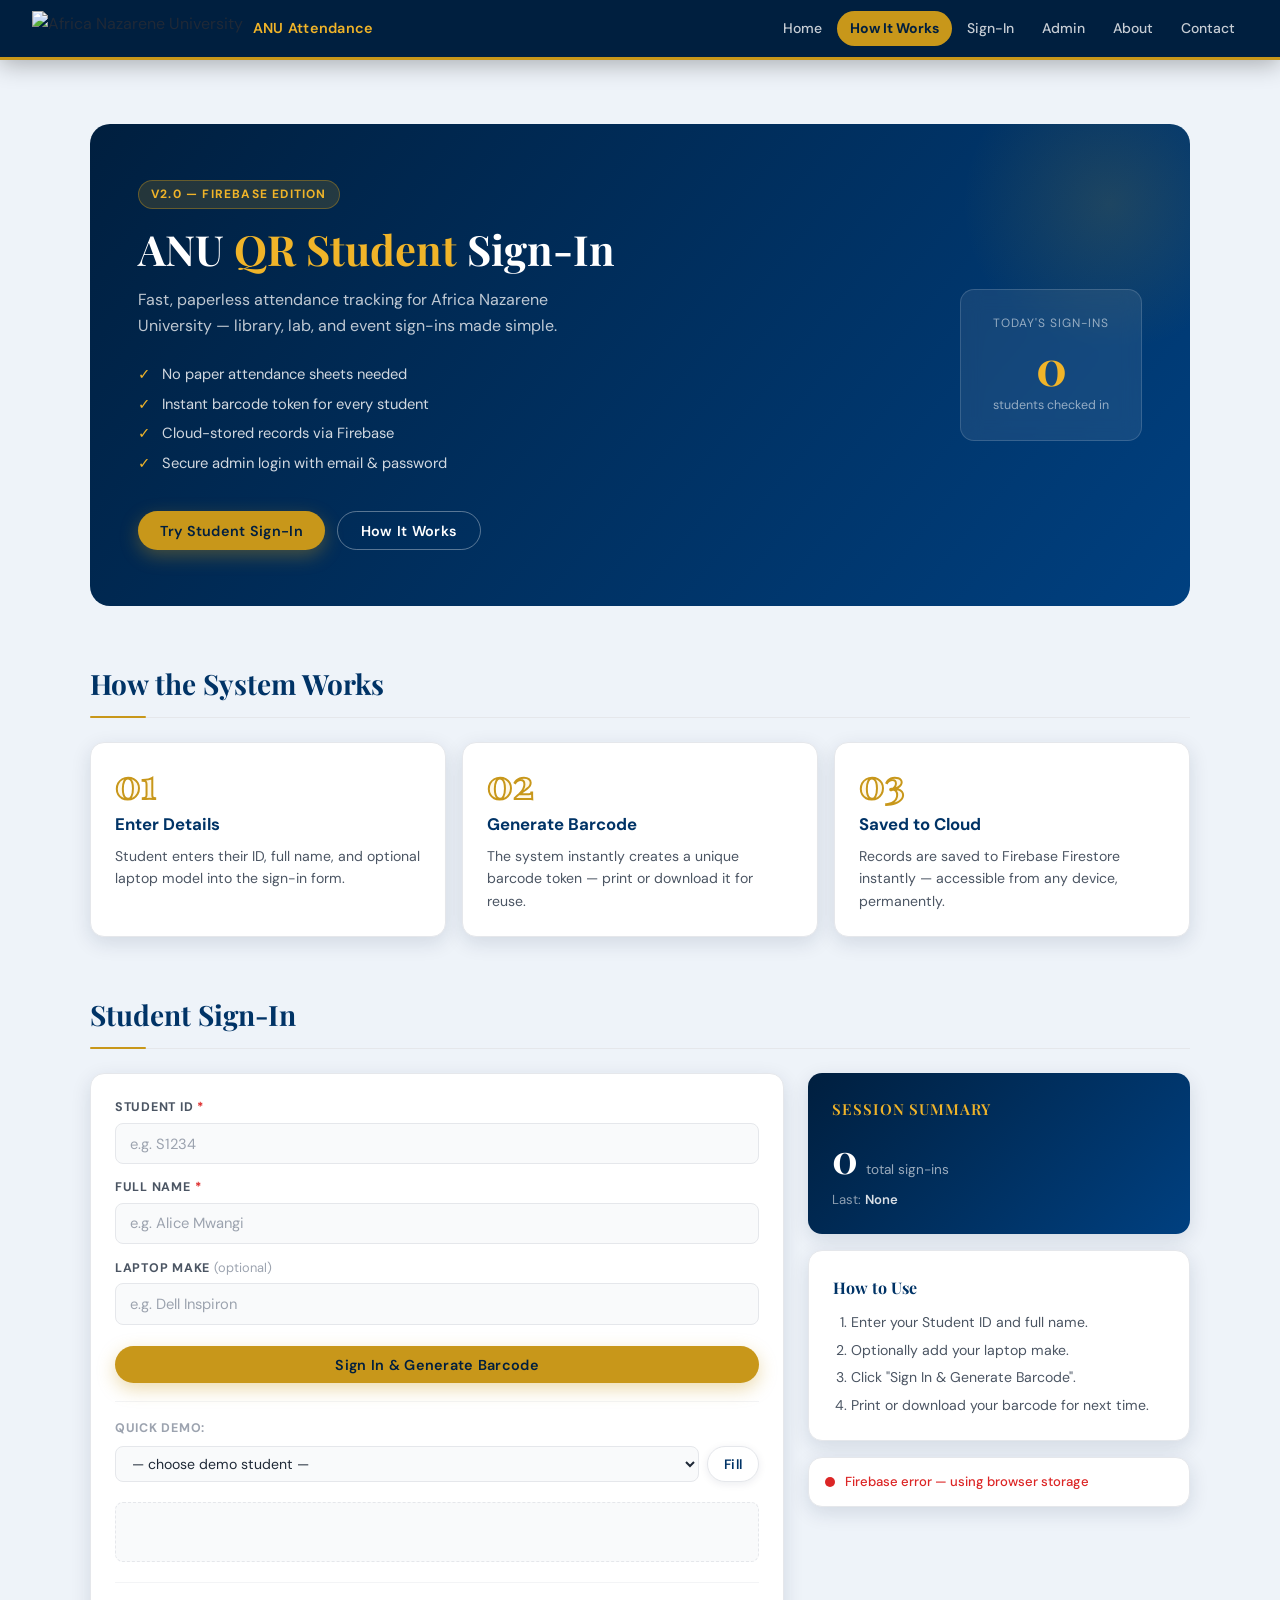
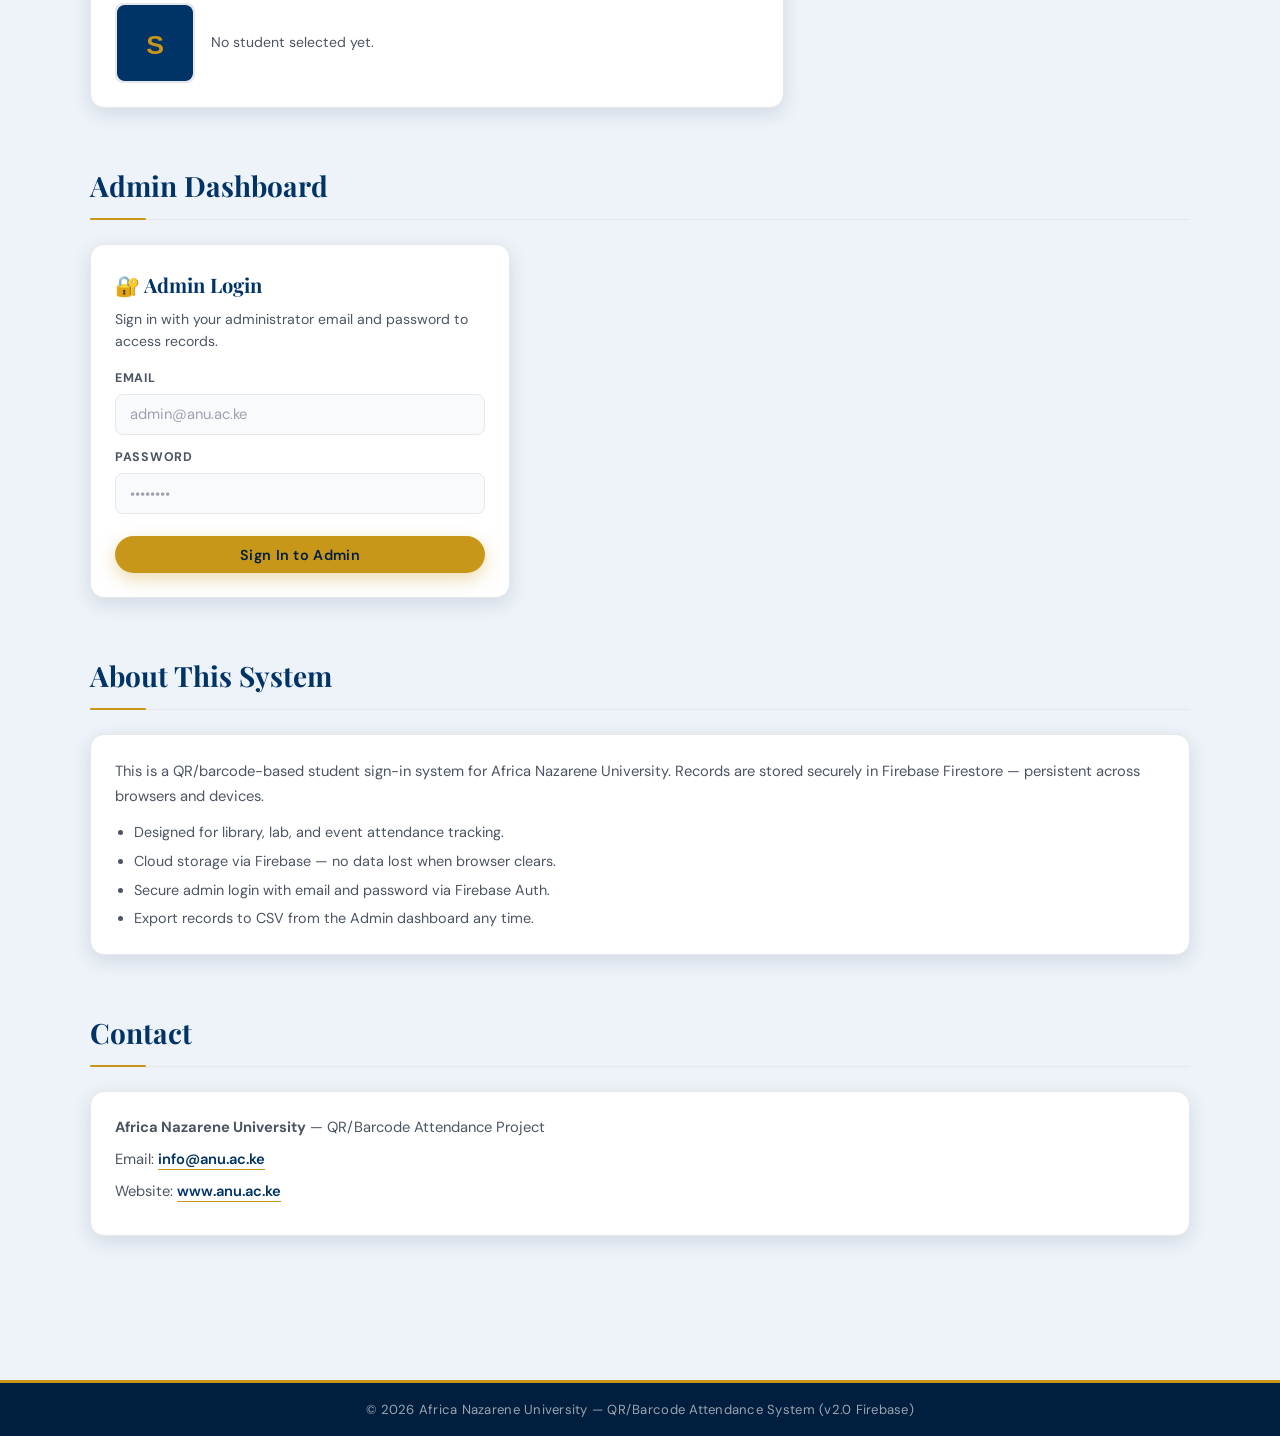
==== index.html @ 76c53394 "Update and rename Index.html to index.html" ====
<!DOCTYPE html>
<html lang="en">
<head>
  <meta charset="UTF-8" />
  <title>ANU QR Student Sign-In</title>
  <meta name="viewport" content="width=device-width, initial-scale=1.0" />
  <meta name="description" content="Africa Nazarene University QR-based student sign-in system for fast, paperless attendance tracking." />
  <link rel="preconnect" href="https://fonts.googleapis.com" />
  <link rel="preconnect" href="https://fonts.gstatic.com" crossorigin />
  <link href="https://fonts.googleapis.com/css2?family=Playfair+Display:wght@600;700&family=DM+Sans:ital,wght@0,400;0,500;0,600;1,400&display=swap" rel="stylesheet" />
  <link rel="stylesheet" href="style.css" />
</head>
<body>

  <nav class="navbar" aria-label="Main navigation">
    <a href="https://www.anu.ac.ke/" target="_blank" rel="noopener noreferrer" class="logo">
      <img src="https://upload.wikimedia.org/wikipedia/en/5/54/Africa_Nazarene_University_Logo.png" alt="Africa Nazarene University" />
      <span class="logo-text">ANU Attendance</span>
    </a>
    <button class="nav-toggle" id="nav-toggle" aria-label="Toggle navigation">&#9776;</button>
    <ul class="nav-links" id="nav-links">
      <li><a href="#hero">Home</a></li>
      <li><a href="#how-it-works">How It Works</a></li>
      <li><a href="#student-signin">Sign-In</a></li>
      <li><a href="#admin-section">Admin</a></li>
      <li><a href="#about-system">About</a></li>
      <li><a href="#contact">Contact</a></li>
    </ul>
  </nav>

  <main>

    <!-- HERO -->
    <section class="hero section" id="hero">
      <div class="hero-content">
        <div class="hero-badge">v2.0 — Firebase Edition</div>
        <h1>ANU <span>QR Student</span> Sign-In</h1>
        <p>Fast, paperless attendance tracking for Africa Nazarene University — library, lab, and event sign-ins made simple.</p>
        <ul class="hero-benefits">
          <li>No paper attendance sheets needed</li>
          <li>Instant barcode token for every student</li>
          <li>Cloud-stored records via Firebase</li>
          <li>Secure admin login with email &amp; password</li>
        </ul>
        <div class="hero-actions">
          <button type="button" class="btn btn-gold" onclick="document.getElementById('student-signin').scrollIntoView({behavior:'smooth'})">Try Student Sign-In</button>
          <button type="button" class="btn btn-outline" onclick="document.getElementById('how-it-works').scrollIntoView({behavior:'smooth'})">How It Works</button>
        </div>
      </div>
      <div class="hero-visual" aria-hidden="true">
        <div class="hero-card-float">
          <div class="hc-label">Today's Sign-Ins</div>
          <div class="hc-number" id="hero-count">0</div>
          <div class="hc-sub">students checked in</div>
        </div>
      </div>
    </section>

    <!-- HOW IT WORKS -->
    <section class="section" id="how-it-works" aria-labelledby="how-heading">
      <h2 id="how-heading">How the System Works</h2>
      <div class="steps-grid">
        <div class="step-card card">
          <div class="step-num">01</div>
          <h3>Enter Details</h3>
          <p>Student enters their ID, full name, and optional laptop model into the sign-in form.</p>
        </div>
        <div class="step-card card">
          <div class="step-num">02</div>
          <h3>Generate Barcode</h3>
          <p>The system instantly creates a unique barcode token — print or download it for reuse.</p>
        </div>
        <div class="step-card card">
          <div class="step-num">03</div>
          <h3>Saved to Cloud</h3>
          <p>Records are saved to Firebase Firestore instantly — accessible from any device, permanently.</p>
        </div>
      </div>
    </section>

    <!-- STUDENT SIGN-IN -->
    <section class="section" id="student-signin" aria-labelledby="signin-heading">
      <h2 id="signin-heading">Student Sign-In</h2>
      <div class="signin-layout">
        <div class="card signin-card">
          <form id="signin-form" novalidate>
            <div class="form-group">
              <label for="student-id">Student ID <span class="req">*</span></label>
              <input type="text" id="student-id" required minlength="3" autocomplete="off" placeholder="e.g. S1234" />
            </div>
            <div class="form-group">
              <label for="student-name">Full Name <span class="req">*</span></label>
              <input type="text" id="student-name" required minlength="3" autocomplete="name" placeholder="e.g. Alice Mwangi" />
            </div>
            <div class="form-group">
              <label for="laptop-make">Laptop Make <span class="opt">(optional)</span></label>
              <input type="text" id="laptop-make" placeholder="e.g. Dell Inspiron" />
            </div>
            <button type="submit" class="btn btn-gold btn-full">Sign In &amp; Generate Barcode</button>
          </form>

          <div id="signin-status" class="status" aria-live="polite" role="alert"></div>

          <div class="demo-row">
            <label for="demo-select">Quick demo:</label>
            <div class="demo-controls">
              <select id="demo-select"><option value="">— choose demo student —</option></select>
              <button type="button" id="fill-demo-btn" class="btn btn-outline-sm">Fill</button>
            </div>
          </div>

          <div id="student-barcode" class="barcode-wrap" aria-live="polite"></div>
          <p id="barcode-token" class="barcode-token" aria-live="polite"></p>
          <div id="barcode-actions" class="barcode-actions">
            <button type="button" id="print-barcode-btn" class="btn btn-outline-sm">🖨 Print</button>
            <button type="button" id="download-barcode-btn" class="btn btn-outline-sm">⬇ Download SVG</button>
          </div>

          <div class="photo-section">
            <img id="student-photo" src="" alt="Student avatar" class="photo-img" />
            <div id="student-photo-info" class="photo-info"><p>No student selected yet.</p></div>
          </div>
        </div>

        <div class="signin-side">
          <div class="card summary-card" aria-live="polite">
            <h3>Session Summary</h3>
            <div class="summary-stat">
              <span class="stat-num" id="summary-count">0</span>
              <span class="stat-label">total sign-ins</span>
            </div>
            <p class="summary-last">Last: <span id="summary-last">None</span></p>
          </div>
          <div class="card help-card">
            <h3>How to Use</h3>
            <ol>
              <li>Enter your Student ID and full name.</li>
              <li>Optionally add your laptop make.</li>
              <li>Click "Sign In &amp; Generate Barcode".</li>
              <li>Print or download your barcode for next time.</li>
            </ol>
          </div>
          <div class="card firebase-status-card">
            <div class="fb-status-row">
              <span class="fb-dot" id="fb-dot"></span>
              <span id="fb-status-text">Connecting to Firebase…</span>
            </div>
          </div>
        </div>
      </div>
    </section>

    <!-- ADMIN -->
    <section class="section" id="admin-section" aria-labelledby="admin-heading">
      <h2 id="admin-heading">Admin Dashboard</h2>

      <!-- Login panel -->
      <div id="admin-login-panel" class="card admin-login-panel">
        <h3>🔐 Admin Login</h3>
        <p>Sign in with your administrator email and password to access records.</p>
        <div class="form-group" style="margin-top:1rem">
          <label for="admin-email">Email</label>
          <input type="email" id="admin-email" placeholder="admin@anu.ac.ke" autocomplete="email" />
        </div>
        <div class="form-group">
          <label for="admin-password">Password</label>
          <input type="password" id="admin-password" placeholder="••••••••" autocomplete="current-password" />
        </div>
        <div id="login-error" class="status"></div>
        <button type="button" class="btn btn-gold btn-full" id="admin-login-btn">Sign In to Admin</button>
        <p class="setup-note" id="firebase-not-configured-note" style="display:none">
          ⚠️ Firebase not yet configured. Open <code>firebase-config.js</code> and paste your Firebase keys.
        </p>
      </div>

      <!-- Dashboard (shown after login) -->
      <div class="card admin-card" id="admin-dashboard" style="display:none">
        <div class="admin-header">
          <p class="admin-title">Recent Student Sign-Ins</p>
          <div class="admin-user-row">
            <span id="admin-email-display" class="admin-email-badge"></span>
            <button type="button" id="admin-logout-btn" class="btn btn-outline-sm">Sign Out</button>
          </div>
        </div>
        <div class="admin-actions">
          <button type="button" id="refresh-records-btn" class="btn btn-outline-sm">↻ Refresh</button>
          <button type="button" id="export-csv-btn" class="btn btn-outline-sm">⬇ Export CSV</button>
          <button type="button" id="clear-records-btn" class="btn btn-danger-sm">🗑 Clear All</button>
        </div>
        <p class="admin-note" id="admin-source-note">Loading records…</p>
        <div class="table-wrap" role="region" aria-label="Recent sign-ins">
          <table id="admin-records-table">
            <thead>
              <tr>
                <th>#</th><th>Token</th><th>Student ID</th><th>Name</th><th>Laptop</th><th>Time</th><th>Date</th>
              </tr>
            </thead>
            <tbody></tbody>
          </table>
        </div>
      </div>
    </section>

    <!-- ABOUT -->
    <section class="section" id="about-system" aria-labelledby="about-heading">
      <h2 id="about-heading">About This System</h2>
      <div class="card">
        <p>This is a QR/barcode-based student sign-in system for Africa Nazarene University. Records are stored securely in Firebase Firestore — persistent across browsers and devices.</p>
        <ul class="about-list">
          <li>Designed for library, lab, and event attendance tracking.</li>
          <li>Cloud storage via Firebase — no data lost when browser clears.</li>
          <li>Secure admin login with email and password via Firebase Auth.</li>
          <li>Export records to CSV from the Admin dashboard any time.</li>
        </ul>
      </div>
    </section>

    <!-- CONTACT -->
    <section class="section contact" id="contact" aria-labelledby="contact-heading">
      <h2 id="contact-heading">Contact</h2>
      <div class="card">
        <p><strong>Africa Nazarene University</strong> — QR/Barcode Attendance Project</p>
        <p>Email: <a href="mailto:info@anu.ac.ke">info@anu.ac.ke</a></p>
        <p>Website: <a href="https://www.anu.ac.ke/" target="_blank" rel="noopener noreferrer">www.anu.ac.ke</a></p>
      </div>
    </section>

  </main>

  <footer>
    <p>&copy; 2026 Africa Nazarene University &mdash; QR/Barcode Attendance System (v2.0 Firebase)</p>
  </footer>

  <script src="https://www.gstatic.com/firebasejs/9.22.1/firebase-app-compat.js"></script>
  <script src="https://www.gstatic.com/firebasejs/9.22.1/firebase-auth-compat.js"></script>
  <script src="https://www.gstatic.com/firebasejs/9.22.1/firebase-firestore-compat.js"></script>
  <script src="https://cdn.jsdelivr.net/npm/jsbarcode@3.11.5/dist/JsBarcode.all.min.js"></script>
  <script src="firebase-config.js"></script>
  <script src="app.js"></script>
</body>

</html>
---- style.css ----
/* ─── ANU Design Tokens ──────────────────────────────────────────── */
:root {
  --navy:       #003366;
  --navy-dark:  #001f3f;
  --navy-mid:   #004080;
  --gold:       #C8971A;
  --gold-light: #F0B429;
  --gold-pale:  #FFF8E7;
  --white:      #FFFFFF;
  --bg:         #EEF3F9;
  --grey-50:    #F9FAFB;
  --grey-100:   #F3F4F6;
  --grey-200:   #E5E7EB;
  --grey-400:   #9CA3AF;
  --grey-600:   #4B5563;
  --grey-800:   #1F2937;
  --green:      #16A34A;
  --green-bg:   #F0FDF4;
  --green-bdr:  #BBF7D0;
  --red:        #DC2626;
  --red-bg:     #FEF2F2;
  --red-bdr:    #FECACA;
  --r-sm:       0.5rem;
  --r-md:       0.875rem;
  --r-lg:       1.25rem;
  --s-sm:       0 2px 8px rgba(0,31,63,0.08);
  --s-md:       0 6px 20px rgba(0,31,63,0.12);
  --s-lg:       0 14px 40px rgba(0,31,63,0.18);
  --t:          0.2s ease;
}

*,*::before,*::after{box-sizing:border-box;margin:0;padding:0}
html{scroll-behavior:smooth}
body{font-family:'DM Sans',system-ui,sans-serif;background:var(--bg);color:var(--grey-800);line-height:1.6;min-height:100vh}
a{color:inherit;text-decoration:none}
img{display:block}

/* ─── Navbar ─────────────────────────────────────────────────────── */
.navbar{display:flex;align-items:center;justify-content:space-between;padding:0 2rem;height:60px;background:var(--navy-dark);position:sticky;top:0;z-index:200;border-bottom:3px solid var(--gold);box-shadow:0 4px 24px rgba(0,0,0,0.3)}
.logo{display:flex;align-items:center;gap:0.6rem}
.logo img{height:36px;width:auto}
.logo-text{font-size:0.9rem;font-weight:600;color:var(--gold-light);letter-spacing:0.02em}
.nav-toggle{display:none;background:none;border:none;color:var(--white);font-size:1.4rem;cursor:pointer}
.nav-links{list-style:none;display:flex;gap:0.15rem}
.nav-links a{display:block;padding:0.38rem 0.8rem;border-radius:999px;font-size:0.875rem;font-weight:500;color:rgba(255,255,255,0.78);transition:background var(--t),color var(--t)}
.nav-links a:hover{background:rgba(255,255,255,0.1);color:var(--gold-light)}
.nav-links a.active{background:var(--gold);color:var(--navy-dark);font-weight:700}

@media(max-width:768px){
  .nav-toggle{display:block}
  .nav-links{display:none;position:absolute;top:60px;left:0;right:0;background:var(--navy-dark);flex-direction:column;padding:0.75rem 1rem 1rem;border-bottom:3px solid var(--gold);gap:0.15rem}
  .nav-links.open{display:flex}
  .nav-links a{border-radius:var(--r-sm)}
}

/* ─── Main ───────────────────────────────────────────────────────── */
main{max-width:1140px;margin:0 auto;padding:2rem 1.25rem 5rem}

/* ─── Sections ───────────────────────────────────────────────────── */
.section{margin-top:3.5rem;opacity:0;transform:translateY(20px);transition:opacity 0.5s ease,transform 0.5s ease}
.section.visible{opacity:1;transform:translateY(0)}
.section>h2{font-family:'Playfair Display',Georgia,serif;font-size:1.75rem;font-weight:700;color:var(--navy);margin-bottom:1.5rem;padding-bottom:0.65rem;border-bottom:1px solid var(--grey-200);position:relative}
.section>h2::after{content:'';position:absolute;bottom:-1px;left:0;width:3.5rem;height:2px;background:var(--gold);border-radius:999px}

/* ─── Hero ───────────────────────────────────────────────────────── */
.hero{background:linear-gradient(130deg,var(--navy-dark) 0%,var(--navy-mid) 100%);border-radius:var(--r-lg);padding:3.5rem 3rem;display:grid;grid-template-columns:1fr auto;gap:2rem;align-items:center;margin-top:2rem;position:relative;overflow:hidden}
.hero::before{content:'';position:absolute;top:-80px;right:-80px;width:320px;height:320px;background:radial-gradient(circle,rgba(200,151,26,0.15) 0%,transparent 65%);border-radius:50%;pointer-events:none}
.hero-badge{display:inline-block;background:rgba(200,151,26,0.18);border:1px solid rgba(200,151,26,0.4);color:var(--gold-light);font-size:0.75rem;font-weight:700;letter-spacing:0.1em;text-transform:uppercase;padding:0.25rem 0.75rem;border-radius:999px;margin-bottom:1rem}
.hero h1{font-family:'Playfair Display',serif;font-size:2.6rem;font-weight:700;color:var(--white);line-height:1.15;margin-bottom:0.85rem}
.hero h1 span{color:var(--gold-light)}
.hero-content>p{font-size:1rem;color:rgba(255,255,255,0.75);max-width:440px;margin-bottom:1.25rem;line-height:1.65}
.hero-benefits{list-style:none;margin-bottom:2rem}
.hero-benefits li{color:rgba(255,255,255,0.82);font-size:0.92rem;padding:0.2rem 0 0.2rem 1.5rem;position:relative}
.hero-benefits li::before{content:'✓';position:absolute;left:0;color:var(--gold-light);font-weight:700}
.hero-actions{display:flex;gap:0.75rem;flex-wrap:wrap}
.hero-visual{display:flex;align-items:center;justify-content:center}
.hero-card-float{background:rgba(255,255,255,0.08);backdrop-filter:blur(10px);border:1px solid rgba(255,255,255,0.15);border-radius:var(--r-md);padding:1.5rem 2rem;text-align:center;min-width:140px}
.hc-label{font-size:0.75rem;color:rgba(255,255,255,0.55);text-transform:uppercase;letter-spacing:0.08em;margin-bottom:0.5rem}
.hc-number{font-family:'Playfair Display',serif;font-size:3rem;font-weight:700;color:var(--gold-light);line-height:1}
.hc-sub{font-size:0.78rem;color:rgba(255,255,255,0.55);margin-top:0.4rem}

@media(max-width:768px){
  .hero{grid-template-columns:1fr;padding:2.25rem 1.5rem}
  .hero-visual{display:none}
  .hero h1{font-size:2rem}
}

/* ─── Buttons ────────────────────────────────────────────────────── */
.btn{display:inline-flex;align-items:center;justify-content:center;gap:0.4rem;padding:0.6rem 1.4rem;border-radius:999px;border:none;cursor:pointer;font-family:'DM Sans',sans-serif;font-size:0.9rem;font-weight:600;letter-spacing:0.02em;transition:background var(--t),transform var(--t),box-shadow var(--t),color var(--t),border-color var(--t)}
.btn:focus-visible{outline:2px solid var(--gold);outline-offset:3px}
.btn:disabled{opacity:0.5;cursor:not-allowed;transform:none!important}
.btn-gold{background:var(--gold);color:var(--navy-dark);box-shadow:0 6px 18px rgba(200,151,26,0.35)}
.btn-gold:hover{background:var(--gold-light);transform:translateY(-2px);box-shadow:0 10px 28px rgba(200,151,26,0.45)}
.btn-outline{background:transparent;color:var(--white);border:1.5px solid rgba(255,255,255,0.35)}
.btn-outline:hover{background:rgba(255,255,255,0.1);border-color:rgba(255,255,255,0.6)}
.btn-outline-sm{background:var(--white);color:var(--navy);border:1.5px solid var(--grey-200);padding:0.45rem 1rem;font-size:0.85rem;box-shadow:var(--s-sm)}
.btn-outline-sm:hover{background:var(--grey-50);border-color:var(--navy);transform:translateY(-1px);box-shadow:var(--s-md)}
.btn-danger-sm{background:var(--red-bg);color:var(--red);border:1.5px solid var(--red-bdr);padding:0.45rem 1rem;font-size:0.85rem}
.btn-danger-sm:hover{background:var(--red);color:var(--white);transform:translateY(-1px)}
.btn-full{width:100%;margin-top:0.5rem}

@media(max-width:480px){
  .btn-full,.btn-outline-sm,.btn-danger-sm{width:100%;justify-content:center}
}

/* ─── Cards ──────────────────────────────────────────────────────── */
.card{background:var(--white);border-radius:var(--r-md);padding:1.5rem;box-shadow:var(--s-md);border:1px solid var(--grey-200);transition:transform var(--t),box-shadow var(--t)}
.card:hover{transform:translateY(-2px);box-shadow:var(--s-lg)}

/* ─── Steps ──────────────────────────────────────────────────────── */
.steps-grid{display:grid;grid-template-columns:repeat(3,1fr);gap:1rem}
@media(max-width:700px){.steps-grid{grid-template-columns:1fr}}
.step-card{position:relative;padding-top:1.25rem}
.step-num{font-family:'Playfair Display',serif;font-size:2.5rem;font-weight:700;color:var(--gold-pale);line-height:1;margin-bottom:0.5rem;-webkit-text-stroke:2px var(--gold)}
.step-card h3{font-size:1.05rem;font-weight:700;color:var(--navy);margin-bottom:0.4rem}
.step-card p{font-size:0.88rem;color:var(--grey-600);line-height:1.6}

/* ─── Sign-In Layout ─────────────────────────────────────────────── */
.signin-layout{display:grid;grid-template-columns:minmax(0,2fr) minmax(0,1.1fr);gap:1.5rem;align-items:start}
@media(max-width:900px){.signin-layout{grid-template-columns:1fr}}

/* ─── Form ───────────────────────────────────────────────────────── */
.form-group{display:flex;flex-direction:column;gap:0.3rem;margin-bottom:0.85rem}
.form-group label{font-size:0.78rem;font-weight:700;color:var(--grey-600);text-transform:uppercase;letter-spacing:0.06em}
.req{color:var(--red)}
.opt{font-weight:400;color:var(--grey-400);text-transform:none;letter-spacing:0;font-size:0.8rem}
.form-group input[type="text"],
.form-group input[type="email"],
.form-group input[type="password"],
#admin-email,
#admin-password{padding:0.6rem 0.85rem;border-radius:var(--r-sm);border:1.5px solid var(--grey-200);font-family:'DM Sans',sans-serif;font-size:0.92rem;color:var(--grey-800);background:var(--grey-50);outline:none;transition:border-color var(--t),box-shadow var(--t),background var(--t);width:100%}
.form-group input:focus,
#admin-email:focus,
#admin-password:focus{border-color:var(--navy);background:var(--white);box-shadow:0 0 0 3px rgba(0,51,102,0.1)}
.form-group input::placeholder,
#admin-email::placeholder,
#admin-password::placeholder{color:var(--grey-400)}

/* ─── Status ─────────────────────────────────────────────────────── */
.status{margin-top:0.75rem;font-size:0.875rem;font-weight:500;padding:0.55rem 0.85rem;border-radius:var(--r-sm);display:none}
.status.success{display:block;background:var(--green-bg);color:var(--green);border:1px solid var(--green-bdr)}
.status.error{display:block;background:var(--red-bg);color:var(--red);border:1px solid var(--red-bdr)}

/* ─── Demo Row ───────────────────────────────────────────────────── */
.demo-row{margin-top:1.1rem;padding-top:1.1rem;border-top:1px solid var(--grey-100);display:flex;flex-direction:column;gap:0.4rem}
.demo-row label{font-size:0.78rem;font-weight:700;color:var(--grey-400);text-transform:uppercase;letter-spacing:0.06em}
.demo-controls{display:flex;gap:0.5rem}
#demo-select{flex:1;padding:0.45rem 0.75rem;border-radius:var(--r-sm);border:1.5px solid var(--grey-200);font-family:'DM Sans',sans-serif;font-size:0.88rem;background:var(--grey-50);color:var(--grey-800);outline:none;cursor:pointer}
#demo-select:focus{border-color:var(--navy)}

/* ─── Barcode ────────────────────────────────────────────────────── */
.barcode-wrap{margin:1.25rem 0 0.4rem;display:flex;justify-content:center;padding:1.1rem;background:var(--grey-50);border-radius:var(--r-sm);border:1.5px dashed var(--grey-200);min-height:60px}
.barcode-token{font-size:0.8rem;font-weight:700;text-align:center;color:var(--grey-600);letter-spacing:0.1em;text-transform:uppercase}
.barcode-actions{margin-top:0.65rem;display:none;gap:0.5rem;justify-content:center;flex-wrap:wrap}

/* ─── Photo ──────────────────────────────────────────────────────── */
.photo-section{margin-top:1.25rem;padding-top:1.25rem;border-top:1px solid var(--grey-100);display:flex;align-items:center;gap:1rem}
.photo-img{width:80px;height:80px;object-fit:cover;border-radius:var(--r-sm);border:2px solid var(--grey-200);background:var(--grey-100);flex-shrink:0}
.photo-info{font-size:0.88rem;color:var(--grey-600);line-height:1.55}
.photo-info strong{color:var(--grey-800);font-weight:700}
@media(max-width:480px){.photo-section{flex-direction:column}}

/* ─── Side Cards ─────────────────────────────────────────────────── */
.signin-side{display:flex;flex-direction:column;gap:1rem}
.summary-card{background:linear-gradient(135deg,var(--navy-dark),var(--navy-mid));border:none;color:var(--white)}
.summary-card h3{font-family:'Playfair Display',serif;font-size:0.95rem;font-weight:600;color:var(--gold-light);margin-bottom:1rem;text-transform:uppercase;letter-spacing:0.06em}
.summary-stat{display:flex;align-items:baseline;gap:0.5rem;margin-bottom:0.5rem}
.stat-num{font-family:'Playfair Display',serif;font-size:2.5rem;font-weight:700;color:var(--white);line-height:1}
.stat-label{font-size:0.85rem;color:rgba(255,255,255,0.6)}
.summary-last{font-size:0.82rem;color:rgba(255,255,255,0.55)}
.summary-last span{color:rgba(255,255,255,0.85);font-weight:600}
.help-card h3{font-family:'Playfair Display',serif;font-size:1rem;font-weight:700;color:var(--navy);margin-bottom:0.75rem}
.help-card ol{margin-left:1.1rem;display:flex;flex-direction:column;gap:0.4rem}
.help-card li{font-size:0.88rem;color:var(--grey-600);line-height:1.5}

/* ─── Firebase Status Card ───────────────────────────────────────── */
.firebase-status-card{padding:0.85rem 1rem}
.fb-status-row{display:flex;align-items:center;gap:0.6rem}
.fb-dot{width:10px;height:10px;border-radius:50%;background:var(--grey-400);flex-shrink:0;transition:background 0.3s ease}
#fb-status-text{font-size:0.82rem;font-weight:500;color:var(--grey-600)}

/* ─── Admin Login Panel ──────────────────────────────────────────── */
.admin-login-panel{max-width:420px}
.admin-login-panel h3{font-family:'Playfair Display',serif;font-size:1.25rem;color:var(--navy);margin-bottom:0.4rem}
.admin-login-panel>p{font-size:0.88rem;color:var(--grey-600)}
.setup-note{margin-top:1rem;font-size:0.82rem;color:#B45309;background:#FFFBEB;border:1px solid #FDE68A;padding:0.6rem 0.85rem;border-radius:var(--r-sm);line-height:1.5}
.setup-note code{font-family:monospace;background:rgba(0,0,0,0.06);padding:0.1em 0.3em;border-radius:3px}

/* ─── Admin Dashboard ────────────────────────────────────────────── */
.admin-header{display:flex;align-items:center;justify-content:space-between;flex-wrap:wrap;gap:0.5rem;margin-bottom:0.75rem}
.admin-title{font-family:'Playfair Display',serif;font-size:1rem;font-weight:700;color:var(--navy)}
.admin-user-row{display:flex;align-items:center;gap:0.5rem}
.admin-email-badge{font-size:0.8rem;color:var(--grey-600);background:var(--grey-100);padding:0.3rem 0.65rem;border-radius:999px;border:1px solid var(--grey-200)}
.admin-actions{display:flex;flex-wrap:wrap;gap:0.5rem;margin-bottom:0.75rem}
.admin-note{font-size:0.8rem;color:var(--grey-400);margin-bottom:0.75rem}
.table-wrap{max-height:320px;overflow-y:auto;border-radius:var(--r-sm);border:1px solid var(--grey-200)}
#admin-records-table{width:100%;border-collapse:collapse;font-size:0.875rem}
#admin-records-table thead{background:var(--gold-pale);position:sticky;top:0;z-index:1}
#admin-records-table th{padding:0.6rem 0.85rem;text-align:left;font-size:0.75rem;font-weight:700;color:var(--navy);text-transform:uppercase;letter-spacing:0.06em;border-bottom:2px solid var(--gold)}
#admin-records-table td{padding:0.6rem 0.85rem;border-bottom:1px solid var(--grey-100);color:var(--grey-800)}
#admin-records-table tbody tr:nth-child(even){background:var(--grey-50)}
#admin-records-table tbody tr:hover{background:var(--gold-pale)}

/* ─── About / Contact ────────────────────────────────────────────── */
#about-system .card p{font-size:0.92rem;color:var(--grey-600);line-height:1.7;margin-bottom:0.75rem}
.about-list{margin-left:1.2rem;display:flex;flex-direction:column;gap:0.35rem}
.about-list li{font-size:0.9rem;color:var(--grey-600)}
.contact .card p{font-size:0.92rem;color:var(--grey-600);margin-bottom:0.5rem}
.contact a{color:var(--navy);font-weight:600;border-bottom:1px solid var(--gold);transition:color var(--t)}
.contact a:hover{color:var(--gold)}

/* ─── Footer ─────────────────────────────────────────────────────── */
footer{background:var(--navy-dark);color:var(--grey-400);text-align:center;padding:1rem 1.5rem;font-size:0.82rem;margin-top:4rem;border-top:3px solid var(--gold);letter-spacing:0.02em}
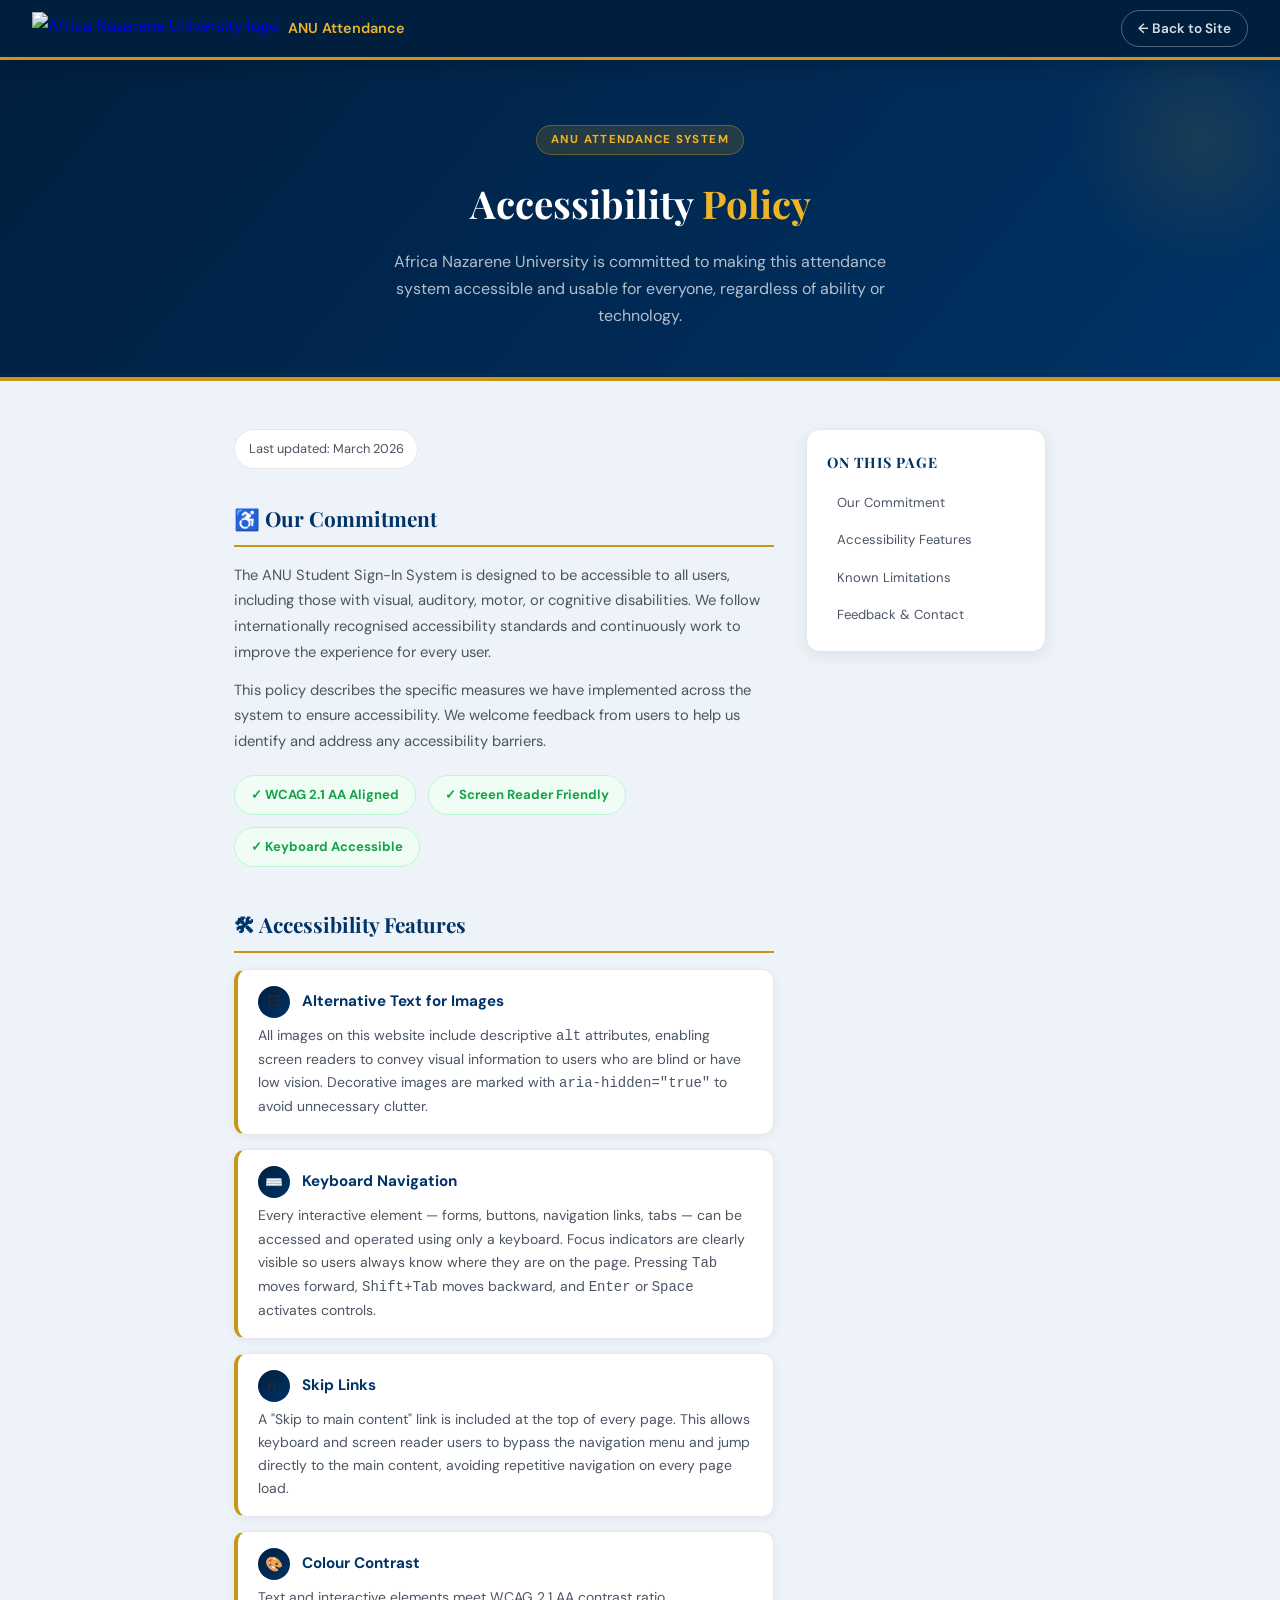
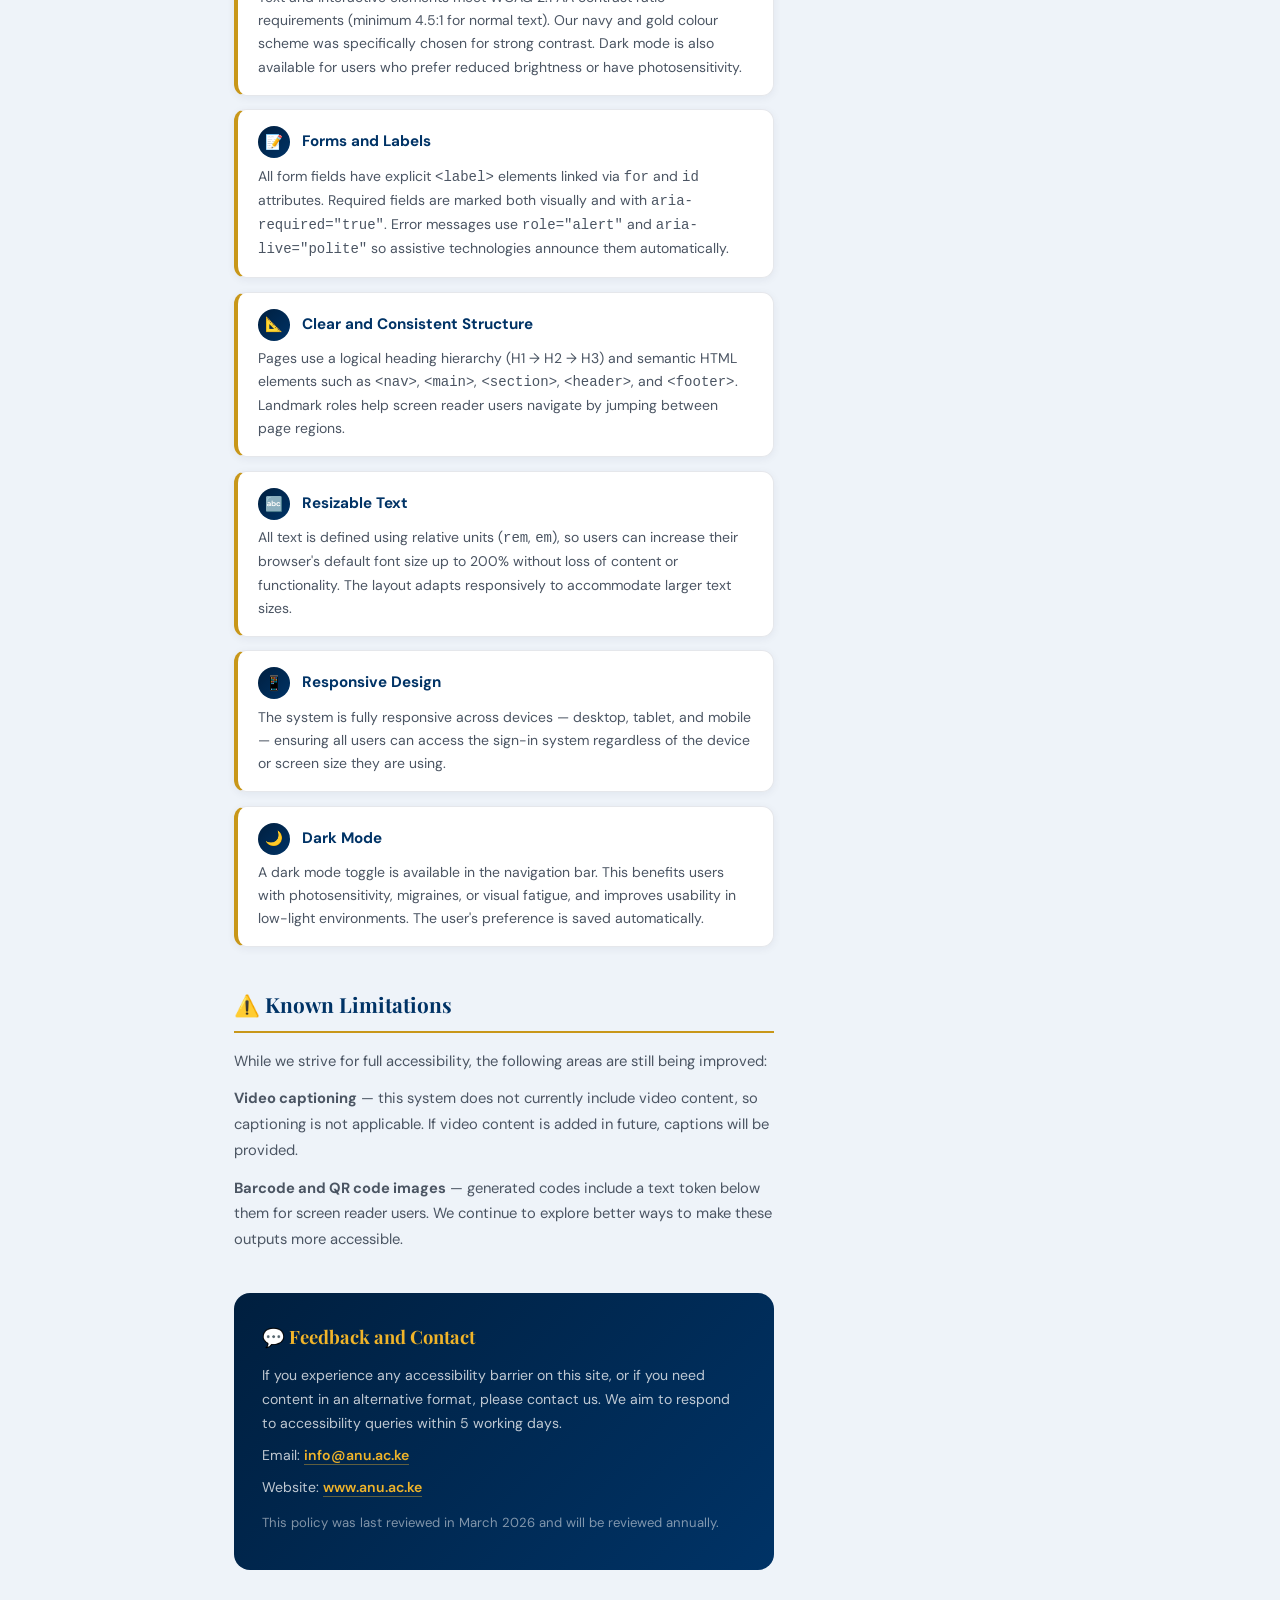
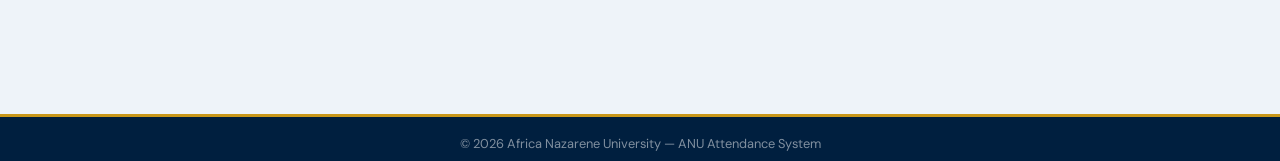
==== commit 18a06eb5: "Update index.html" ====
--- a/index.html
+++ b/index.html
@@ -2,241 +2,506 @@
 <html lang="en">
 <head>
   <meta charset="UTF-8" />
-  <title>ANU QR Student Sign-In</title>
   <meta name="viewport" content="width=device-width, initial-scale=1.0" />
-  <meta name="description" content="Africa Nazarene University QR-based student sign-in system for fast, paperless attendance tracking." />
-  <link rel="preconnect" href="https://fonts.googleapis.com" />
-  <link rel="preconnect" href="https://fonts.gstatic.com" crossorigin />
-  <link href="https://fonts.googleapis.com/css2?family=Playfair+Display:wght@600;700&family=DM+Sans:ital,wght@0,400;0,500;0,600;1,400&display=swap" rel="stylesheet" />
-  <link rel="stylesheet" href="style.css" />
+  <title>Accessibility Policy — ANU Attendance</title>
+  <link href="https://fonts.googleapis.com/css2?family=Playfair+Display:wght@600;700&family=DM+Sans:wght@400;500;600&display=swap" rel="stylesheet" />
+  <style>
+    :root {
+      --navy:      #001f3f;
+      --navy-mid:  #003366;
+      --gold:      #C8971A;
+      --gold-lt:   #F0B429;
+      --white:     #FFFFFF;
+      --bg:        #EEF3F9;
+      --card:      #FFFFFF;
+      --border:    #E5E7EB;
+      --text:      #1F2937;
+      --muted:     #4B5563;
+      --green:     #16A34A;
+      --green-bg:  #F0FDF4;
+      --green-bdr: #BBF7D0;
+    }
+
+    *, *::before, *::after { box-sizing: border-box; margin: 0; padding: 0; }
+    html { scroll-behavior: smooth; }
+
+    /* ── Skip Link ── */
+    .skip-link {
+      position: absolute;
+      top: -100px;
+      left: 1rem;
+      background: var(--gold);
+      color: var(--navy);
+      font-weight: 700;
+      font-size: 0.9rem;
+      padding: 0.6rem 1.2rem;
+      border-radius: 999px;
+      z-index: 9999;
+      transition: top 0.2s;
+      text-decoration: none;
+    }
+    .skip-link:focus { top: 1rem; }
+
+    body {
+      font-family: 'DM Sans', sans-serif;
+      background: var(--bg);
+      color: var(--text);
+      line-height: 1.7;
+    }
+
+    /* ── Navbar ── */
+    .navbar {
+      display: flex;
+      align-items: center;
+      justify-content: space-between;
+      padding: 0 2rem;
+      height: 60px;
+      background: var(--navy);
+      border-bottom: 3px solid var(--gold);
+      box-shadow: 0 4px 20px rgba(0,0,0,0.25);
+      position: sticky;
+      top: 0;
+      z-index: 100;
+    }
+    .logo {
+      display: flex;
+      align-items: center;
+      gap: 0.6rem;
+      text-decoration: none;
+    }
+    .logo img { height: 34px; }
+    .logo-text {
+      font-size: 0.9rem;
+      font-weight: 600;
+      color: var(--gold-lt);
+    }
+    .back-btn {
+      display: inline-flex;
+      align-items: center;
+      gap: 0.4rem;
+      padding: 0.4rem 1rem;
+      border-radius: 999px;
+      border: 1.5px solid rgba(255,255,255,0.3);
+      color: rgba(255,255,255,0.85);
+      font-size: 0.85rem;
+      font-weight: 600;
+      font-family: 'DM Sans', sans-serif;
+      background: none;
+      cursor: pointer;
+      text-decoration: none;
+      transition: background 0.2s, border-color 0.2s;
+    }
+    .back-btn:hover { background: rgba(255,255,255,0.1); border-color: rgba(255,255,255,0.6); }
+
+    /* ── Hero ── */
+    .hero {
+      background: linear-gradient(130deg, var(--navy) 0%, var(--navy-mid) 100%);
+      padding: 4rem 2rem 3rem;
+      text-align: center;
+      position: relative;
+      overflow: hidden;
+      border-bottom: 4px solid var(--gold);
+    }
+    .hero::before {
+      content: '';
+      position: absolute;
+      top: -60px; right: -60px;
+      width: 280px; height: 280px;
+      background: radial-gradient(circle, rgba(200,151,26,0.12) 0%, transparent 65%);
+      border-radius: 50%;
+    }
+    .hero-badge {
+      display: inline-block;
+      background: rgba(200,151,26,0.18);
+      border: 1px solid rgba(200,151,26,0.4);
+      color: var(--gold-lt);
+      font-size: 0.72rem;
+      font-weight: 700;
+      letter-spacing: 0.12em;
+      text-transform: uppercase;
+      padding: 0.25rem 0.9rem;
+      border-radius: 999px;
+      margin-bottom: 1rem;
+    }
+    .hero h1 {
+      font-family: 'Playfair Display', serif;
+      font-size: 2.4rem;
+      color: var(--white);
+      margin-bottom: 0.75rem;
+      position: relative;
+    }
+    .hero h1 span { color: var(--gold-lt); }
+    .hero p {
+      font-size: 1rem;
+      color: rgba(255,255,255,0.7);
+      max-width: 520px;
+      margin: 0 auto;
+      position: relative;
+    }
+
+    /* ── Layout ── */
+    .page-wrap {
+      max-width: 860px;
+      margin: 0 auto;
+      padding: 3rem 1.5rem 6rem;
+      display: grid;
+      grid-template-columns: 1fr 240px;
+      gap: 2rem;
+      align-items: start;
+    }
+
+    @media (max-width: 720px) {
+      .page-wrap { grid-template-columns: 1fr; }
+      .toc-card  { display: none; }
+    }
+
+    /* ── Sections ── */
+    .policy-section {
+      margin-bottom: 2.5rem;
+      animation: fadeUp 0.4s ease both;
+    }
+    @keyframes fadeUp {
+      from { opacity: 0; transform: translateY(14px); }
+      to   { opacity: 1; transform: translateY(0); }
+    }
+
+    .policy-section h2 {
+      font-family: 'Playfair Display', serif;
+      font-size: 1.3rem;
+      font-weight: 700;
+      color: var(--navy-mid);
+      margin-bottom: 1rem;
+      padding-bottom: 0.5rem;
+      border-bottom: 2px solid var(--gold);
+      display: flex;
+      align-items: center;
+      gap: 0.6rem;
+    }
+
+    .policy-section p {
+      font-size: 0.92rem;
+      color: var(--muted);
+      margin-bottom: 0.75rem;
+      line-height: 1.75;
+    }
+
+    /* ── Feature Cards ── */
+    .feature-list {
+      display: flex;
+      flex-direction: column;
+      gap: 0.85rem;
+    }
+
+    .feature-card {
+      background: var(--card);
+      border: 1px solid var(--border);
+      border-radius: 0.75rem;
+      padding: 1rem 1.25rem;
+      border-left: 4px solid var(--gold);
+      box-shadow: 0 2px 8px rgba(0,31,63,0.06);
+      transition: box-shadow 0.2s, transform 0.2s;
+    }
+    .feature-card:hover {
+      box-shadow: 0 6px 20px rgba(0,31,63,0.1);
+      transform: translateY(-2px);
+    }
+
+    .feature-card-header {
+      display: flex;
+      align-items: center;
+      gap: 0.75rem;
+      margin-bottom: 0.4rem;
+    }
+    .feature-icon {
+      width: 2rem; height: 2rem;
+      background: linear-gradient(135deg, var(--navy), var(--navy-mid));
+      border-radius: 50%;
+      display: flex; align-items: center; justify-content: center;
+      font-size: 0.9rem;
+      flex-shrink: 0;
+    }
+    .feature-card h3 {
+      font-size: 0.95rem;
+      font-weight: 700;
+      color: var(--navy-mid);
+    }
+    .feature-card p {
+      font-size: 0.875rem;
+      color: var(--muted);
+      line-height: 1.65;
+      margin: 0;
+    }
+
+    /* ── Compliance Badge ── */
+    .compliance-row {
+      display: flex;
+      gap: 0.75rem;
+      flex-wrap: wrap;
+      margin-top: 1.25rem;
+    }
+    .compliance-badge {
+      display: inline-flex;
+      align-items: center;
+      gap: 0.5rem;
+      padding: 0.5rem 1rem;
+      border-radius: 999px;
+      font-size: 0.82rem;
+      font-weight: 700;
+      background: var(--green-bg);
+      color: var(--green);
+      border: 1px solid var(--green-bdr);
+    }
+
+    /* ── Contact Box ── */
+    .contact-box {
+      background: linear-gradient(135deg, var(--navy) 0%, var(--navy-mid) 100%);
+      border-radius: 1rem;
+      padding: 1.75rem;
+      color: var(--white);
+      margin-top: 2rem;
+    }
+    .contact-box h2 {
+      font-family: 'Playfair Display', serif;
+      font-size: 1.15rem;
+      color: var(--gold-lt);
+      margin-bottom: 0.75rem;
+    }
+    .contact-box p {
+      font-size: 0.88rem;
+      color: rgba(255,255,255,0.75);
+      margin-bottom: 0.5rem;
+    }
+    .contact-box a {
+      color: var(--gold-lt);
+      font-weight: 600;
+      text-decoration: none;
+      border-bottom: 1px solid rgba(240,180,41,0.4);
+    }
+    .contact-box a:hover { border-bottom-color: var(--gold-lt); }
+
+    /* ── TOC Sidebar ── */
+    .toc-card {
+      background: var(--card);
+      border: 1px solid var(--border);
+      border-radius: 0.875rem;
+      padding: 1.25rem;
+      position: sticky;
+      top: 80px;
+      box-shadow: 0 4px 16px rgba(0,31,63,0.08);
+    }
+    .toc-card h4 {
+      font-family: 'Playfair Display', serif;
+      font-size: 0.9rem;
+      color: var(--navy-mid);
+      margin-bottom: 0.75rem;
+      text-transform: uppercase;
+      letter-spacing: 0.06em;
+    }
+    .toc-list {
+      list-style: none;
+      display: flex;
+      flex-direction: column;
+      gap: 0.35rem;
+    }
+    .toc-list a {
+      font-size: 0.82rem;
+      color: var(--muted);
+      text-decoration: none;
+      display: block;
+      padding: 0.3rem 0.5rem;
+      border-radius: 4px;
+      border-left: 2px solid transparent;
+      transition: color 0.2s, border-color 0.2s, background 0.2s;
+    }
+    .toc-list a:hover {
+      color: var(--navy-mid);
+      border-left-color: var(--gold);
+      background: rgba(200,151,26,0.06);
+    }
+
+    /* ── Last Updated ── */
+    .last-updated {
+      font-size: 0.8rem;
+      color: var(--muted);
+      margin-bottom: 2rem;
+      padding: 0.5rem 0.85rem;
+      background: var(--card);
+      border: 1px solid var(--border);
+      border-radius: 999px;
+      display: inline-block;
+    }
+
+    /* ── Footer ── */
+    footer {
+      background: var(--navy);
+      color: rgba(255,255,255,0.5);
+      text-align: center;
+      padding: 1rem 1.5rem;
+      font-size: 0.8rem;
+      border-top: 3px solid var(--gold);
+      margin-top: 3rem;
+    }
+  </style>
 </head>
 <body>
 
-  <nav class="navbar" aria-label="Main navigation">
-    <a href="https://www.anu.ac.ke/" target="_blank" rel="noopener noreferrer" class="logo">
-      <img src="https://upload.wikimedia.org/wikipedia/en/5/54/Africa_Nazarene_University_Logo.png" alt="Africa Nazarene University" />
+  <!-- Skip Link -->
+  <a href="#main-content" class="skip-link">Skip to main content</a>
+
+  <!-- Navbar -->
+  <nav class="navbar" aria-label="Site navigation">
+    <a href="index.html" class="logo" aria-label="ANU Attendance Home">
+      <img src="https://upload.wikimedia.org/wikipedia/en/5/54/Africa_Nazarene_University_Logo.png" alt="Africa Nazarene University logo" />
       <span class="logo-text">ANU Attendance</span>
     </a>
-    <button class="nav-toggle" id="nav-toggle" aria-label="Toggle navigation">&#9776;</button>
-    <ul class="nav-links" id="nav-links">
-      <li><a href="#hero">Home</a></li>
-      <li><a href="#how-it-works">How It Works</a></li>
-      <li><a href="#student-signin">Sign-In</a></li>
-      <li><a href="#admin-section">Admin</a></li>
-      <li><a href="#about-system">About</a></li>
-      <li><a href="#contact">Contact</a></li>
-    </ul>
+    <a href="index.html" class="back-btn" aria-label="Back to main site">← Back to Site</a>
   </nav>
 
-  <main>
-
-    <!-- HERO -->
-    <section class="hero section" id="hero">
-      <div class="hero-content">
-        <div class="hero-badge">v2.0 — Firebase Edition</div>
-        <h1>ANU <span>QR Student</span> Sign-In</h1>
-        <p>Fast, paperless attendance tracking for Africa Nazarene University — library, lab, and event sign-ins made simple.</p>
-        <ul class="hero-benefits">
-          <li>No paper attendance sheets needed</li>
-          <li>Instant barcode token for every student</li>
-          <li>Cloud-stored records via Firebase</li>
-          <li>Secure admin login with email &amp; password</li>
-        </ul>
-        <div class="hero-actions">
-          <button type="button" class="btn btn-gold" onclick="document.getElementById('student-signin').scrollIntoView({behavior:'smooth'})">Try Student Sign-In</button>
-          <button type="button" class="btn btn-outline" onclick="document.getElementById('how-it-works').scrollIntoView({behavior:'smooth'})">How It Works</button>
+  <!-- Hero -->
+  <header role="banner">
+    <div class="hero">
+      <div class="hero-badge">ANU Attendance System</div>
+      <h1>Accessibility <span>Policy</span></h1>
+      <p>Africa Nazarene University is committed to making this attendance system accessible and usable for everyone, regardless of ability or technology.</p>
+    </div>
+  </header>
+
+  <!-- Page Content -->
+  <div class="page-wrap">
+    <main id="main-content" tabindex="-1">
+
+      <span class="last-updated" aria-label="Last updated date">Last updated: March 2026</span>
+
+      <!-- 1. Our Commitment -->
+      <section class="policy-section" id="commitment" aria-labelledby="commitment-heading">
+        <h2 id="commitment-heading">♿ Our Commitment</h2>
+        <p>
+          The ANU Student Sign-In System is designed to be accessible to all users, including those with visual, auditory, motor, or cognitive disabilities. We follow internationally recognised accessibility standards and continuously work to improve the experience for every user.
+        </p>
+        <p>
+          This policy describes the specific measures we have implemented across the system to ensure accessibility. We welcome feedback from users to help us identify and address any accessibility barriers.
+        </p>
+        <div class="compliance-row">
+          <span class="compliance-badge">✓ WCAG 2.1 AA Aligned</span>
+          <span class="compliance-badge">✓ Screen Reader Friendly</span>
+          <span class="compliance-badge">✓ Keyboard Accessible</span>
         </div>
+      </section>
+
+      <!-- 2. Features -->
+      <section class="policy-section" id="features" aria-labelledby="features-heading">
+        <h2 id="features-heading">🛠 Accessibility Features</h2>
+        <div class="feature-list">
+
+          <div class="feature-card">
+            <div class="feature-card-header">
+              <div class="feature-icon" aria-hidden="true">🖼</div>
+              <h3>Alternative Text for Images</h3>
+            </div>
+            <p>All images on this website include descriptive <code>alt</code> attributes, enabling screen readers to convey visual information to users who are blind or have low vision. Decorative images are marked with <code>aria-hidden="true"</code> to avoid unnecessary clutter.</p>
+          </div>
+
+          <div class="feature-card">
+            <div class="feature-card-header">
+              <div class="feature-icon" aria-hidden="true">⌨️</div>
+              <h3>Keyboard Navigation</h3>
+            </div>
+            <p>Every interactive element — forms, buttons, navigation links, tabs — can be accessed and operated using only a keyboard. Focus indicators are clearly visible so users always know where they are on the page. Pressing <kbd>Tab</kbd> moves forward, <kbd>Shift+Tab</kbd> moves backward, and <kbd>Enter</kbd> or <kbd>Space</kbd> activates controls.</p>
+          </div>
+
+          <div class="feature-card">
+            <div class="feature-card-header">
+              <div class="feature-icon" aria-hidden="true">⏭</div>
+              <h3>Skip Links</h3>
+            </div>
+            <p>A "Skip to main content" link is included at the top of every page. This allows keyboard and screen reader users to bypass the navigation menu and jump directly to the main content, avoiding repetitive navigation on every page load.</p>
+          </div>
+
+          <div class="feature-card">
+            <div class="feature-card-header">
+              <div class="feature-icon" aria-hidden="true">🎨</div>
+              <h3>Colour Contrast</h3>
+            </div>
+            <p>Text and interactive elements meet WCAG 2.1 AA contrast ratio requirements (minimum 4.5:1 for normal text). Our navy and gold colour scheme was specifically chosen for strong contrast. Dark mode is also available for users who prefer reduced brightness or have photosensitivity.</p>
+          </div>
+
+          <div class="feature-card">
+            <div class="feature-card-header">
+              <div class="feature-icon" aria-hidden="true">📝</div>
+              <h3>Forms and Labels</h3>
+            </div>
+            <p>All form fields have explicit <code>&lt;label&gt;</code> elements linked via <code>for</code> and <code>id</code> attributes. Required fields are marked both visually and with <code>aria-required="true"</code>. Error messages use <code>role="alert"</code> and <code>aria-live="polite"</code> so assistive technologies announce them automatically.</p>
+          </div>
+
+          <div class="feature-card">
+            <div class="feature-card-header">
+              <div class="feature-icon" aria-hidden="true">📐</div>
+              <h3>Clear and Consistent Structure</h3>
+            </div>
+            <p>Pages use a logical heading hierarchy (H1 → H2 → H3) and semantic HTML elements such as <code>&lt;nav&gt;</code>, <code>&lt;main&gt;</code>, <code>&lt;section&gt;</code>, <code>&lt;header&gt;</code>, and <code>&lt;footer&gt;</code>. Landmark roles help screen reader users navigate by jumping between page regions.</p>
+          </div>
+
+          <div class="feature-card">
+            <div class="feature-card-header">
+              <div class="feature-icon" aria-hidden="true">🔤</div>
+              <h3>Resizable Text</h3>
+            </div>
+            <p>All text is defined using relative units (<code>rem</code>, <code>em</code>), so users can increase their browser's default font size up to 200% without loss of content or functionality. The layout adapts responsively to accommodate larger text sizes.</p>
+          </div>
+
+          <div class="feature-card">
+            <div class="feature-card-header">
+              <div class="feature-icon" aria-hidden="true">📱</div>
+              <h3>Responsive Design</h3>
+            </div>
+            <p>The system is fully responsive across devices — desktop, tablet, and mobile — ensuring all users can access the sign-in system regardless of the device or screen size they are using.</p>
+          </div>
+
+          <div class="feature-card">
+            <div class="feature-card-header">
+              <div class="feature-icon" aria-hidden="true">🌙</div>
+              <h3>Dark Mode</h3>
+            </div>
+            <p>A dark mode toggle is available in the navigation bar. This benefits users with photosensitivity, migraines, or visual fatigue, and improves usability in low-light environments. The user's preference is saved automatically.</p>
+          </div>
+
+        </div>
+      </section>
+
+      <!-- 3. Known Limitations -->
+      <section class="policy-section" id="limitations" aria-labelledby="limitations-heading">
+        <h2 id="limitations-heading">⚠️ Known Limitations</h2>
+        <p>While we strive for full accessibility, the following areas are still being improved:</p>
+        <p><strong>Video captioning</strong> — this system does not currently include video content, so captioning is not applicable. If video content is added in future, captions will be provided.</p>
+        <p><strong>Barcode and QR code images</strong> — generated codes include a text token below them for screen reader users. We continue to explore better ways to make these outputs more accessible.</p>
+      </section>
+
+      <!-- 4. Feedback -->
+      <div class="contact-box" role="complementary" aria-label="Accessibility feedback">
+        <h2>💬 Feedback and Contact</h2>
+        <p>If you experience any accessibility barrier on this site, or if you need content in an alternative format, please contact us. We aim to respond to accessibility queries within 5 working days.</p>
+        <p>Email: <a href="mailto:info@anu.ac.ke">info@anu.ac.ke</a></p>
+        <p>Website: <a href="https://www.anu.ac.ke" target="_blank" rel="noopener noreferrer">www.anu.ac.ke</a></p>
+        <p style="margin-top:0.75rem;font-size:0.82rem;color:rgba(255,255,255,0.5)">This policy was last reviewed in March 2026 and will be reviewed annually.</p>
       </div>
-      <div class="hero-visual" aria-hidden="true">
-        <div class="hero-card-float">
-          <div class="hc-label">Today's Sign-Ins</div>
-          <div class="hc-number" id="hero-count">0</div>
-          <div class="hc-sub">students checked in</div>
-        </div>
-      </div>
-    </section>
-
-    <!-- HOW IT WORKS -->
-    <section class="section" id="how-it-works" aria-labelledby="how-heading">
-      <h2 id="how-heading">How the System Works</h2>
-      <div class="steps-grid">
-        <div class="step-card card">
-          <div class="step-num">01</div>
-          <h3>Enter Details</h3>
-          <p>Student enters their ID, full name, and optional laptop model into the sign-in form.</p>
-        </div>
-        <div class="step-card card">
-          <div class="step-num">02</div>
-          <h3>Generate Barcode</h3>
-          <p>The system instantly creates a unique barcode token — print or download it for reuse.</p>
-        </div>
-        <div class="step-card card">
-          <div class="step-num">03</div>
-          <h3>Saved to Cloud</h3>
-          <p>Records are saved to Firebase Firestore instantly — accessible from any device, permanently.</p>
-        </div>
-      </div>
-    </section>
-
-    <!-- STUDENT SIGN-IN -->
-    <section class="section" id="student-signin" aria-labelledby="signin-heading">
-      <h2 id="signin-heading">Student Sign-In</h2>
-      <div class="signin-layout">
-        <div class="card signin-card">
-          <form id="signin-form" novalidate>
-            <div class="form-group">
-              <label for="student-id">Student ID <span class="req">*</span></label>
-              <input type="text" id="student-id" required minlength="3" autocomplete="off" placeholder="e.g. S1234" />
-            </div>
-            <div class="form-group">
-              <label for="student-name">Full Name <span class="req">*</span></label>
-              <input type="text" id="student-name" required minlength="3" autocomplete="name" placeholder="e.g. Alice Mwangi" />
-            </div>
-            <div class="form-group">
-              <label for="laptop-make">Laptop Make <span class="opt">(optional)</span></label>
-              <input type="text" id="laptop-make" placeholder="e.g. Dell Inspiron" />
-            </div>
-            <button type="submit" class="btn btn-gold btn-full">Sign In &amp; Generate Barcode</button>
-          </form>
-
-          <div id="signin-status" class="status" aria-live="polite" role="alert"></div>
-
-          <div class="demo-row">
-            <label for="demo-select">Quick demo:</label>
-            <div class="demo-controls">
-              <select id="demo-select"><option value="">— choose demo student —</option></select>
-              <button type="button" id="fill-demo-btn" class="btn btn-outline-sm">Fill</button>
-            </div>
-          </div>
-
-          <div id="student-barcode" class="barcode-wrap" aria-live="polite"></div>
-          <p id="barcode-token" class="barcode-token" aria-live="polite"></p>
-          <div id="barcode-actions" class="barcode-actions">
-            <button type="button" id="print-barcode-btn" class="btn btn-outline-sm">🖨 Print</button>
-            <button type="button" id="download-barcode-btn" class="btn btn-outline-sm">⬇ Download SVG</button>
-          </div>
-
-          <div class="photo-section">
-            <img id="student-photo" src="" alt="Student avatar" class="photo-img" />
-            <div id="student-photo-info" class="photo-info"><p>No student selected yet.</p></div>
-          </div>
-        </div>
-
-        <div class="signin-side">
-          <div class="card summary-card" aria-live="polite">
-            <h3>Session Summary</h3>
-            <div class="summary-stat">
-              <span class="stat-num" id="summary-count">0</span>
-              <span class="stat-label">total sign-ins</span>
-            </div>
-            <p class="summary-last">Last: <span id="summary-last">None</span></p>
-          </div>
-          <div class="card help-card">
-            <h3>How to Use</h3>
-            <ol>
-              <li>Enter your Student ID and full name.</li>
-              <li>Optionally add your laptop make.</li>
-              <li>Click "Sign In &amp; Generate Barcode".</li>
-              <li>Print or download your barcode for next time.</li>
-            </ol>
-          </div>
-          <div class="card firebase-status-card">
-            <div class="fb-status-row">
-              <span class="fb-dot" id="fb-dot"></span>
-              <span id="fb-status-text">Connecting to Firebase…</span>
-            </div>
-          </div>
-        </div>
-      </div>
-    </section>
-
-    <!-- ADMIN -->
-    <section class="section" id="admin-section" aria-labelledby="admin-heading">
-      <h2 id="admin-heading">Admin Dashboard</h2>
-
-      <!-- Login panel -->
-      <div id="admin-login-panel" class="card admin-login-panel">
-        <h3>🔐 Admin Login</h3>
-        <p>Sign in with your administrator email and password to access records.</p>
-        <div class="form-group" style="margin-top:1rem">
-          <label for="admin-email">Email</label>
-          <input type="email" id="admin-email" placeholder="admin@anu.ac.ke" autocomplete="email" />
-        </div>
-        <div class="form-group">
-          <label for="admin-password">Password</label>
-          <input type="password" id="admin-password" placeholder="••••••••" autocomplete="current-password" />
-        </div>
-        <div id="login-error" class="status"></div>
-        <button type="button" class="btn btn-gold btn-full" id="admin-login-btn">Sign In to Admin</button>
-        <p class="setup-note" id="firebase-not-configured-note" style="display:none">
-          ⚠️ Firebase not yet configured. Open <code>firebase-config.js</code> and paste your Firebase keys.
-        </p>
-      </div>
-
-      <!-- Dashboard (shown after login) -->
-      <div class="card admin-card" id="admin-dashboard" style="display:none">
-        <div class="admin-header">
-          <p class="admin-title">Recent Student Sign-Ins</p>
-          <div class="admin-user-row">
-            <span id="admin-email-display" class="admin-email-badge"></span>
-            <button type="button" id="admin-logout-btn" class="btn btn-outline-sm">Sign Out</button>
-          </div>
-        </div>
-        <div class="admin-actions">
-          <button type="button" id="refresh-records-btn" class="btn btn-outline-sm">↻ Refresh</button>
-          <button type="button" id="export-csv-btn" class="btn btn-outline-sm">⬇ Export CSV</button>
-          <button type="button" id="clear-records-btn" class="btn btn-danger-sm">🗑 Clear All</button>
-        </div>
-        <p class="admin-note" id="admin-source-note">Loading records…</p>
-        <div class="table-wrap" role="region" aria-label="Recent sign-ins">
-          <table id="admin-records-table">
-            <thead>
-              <tr>
-                <th>#</th><th>Token</th><th>Student ID</th><th>Name</th><th>Laptop</th><th>Time</th><th>Date</th>
-              </tr>
-            </thead>
-            <tbody></tbody>
-          </table>
-        </div>
-      </div>
-    </section>
-
-    <!-- ABOUT -->
-    <section class="section" id="about-system" aria-labelledby="about-heading">
-      <h2 id="about-heading">About This System</h2>
-      <div class="card">
-        <p>This is a QR/barcode-based student sign-in system for Africa Nazarene University. Records are stored securely in Firebase Firestore — persistent across browsers and devices.</p>
-        <ul class="about-list">
-          <li>Designed for library, lab, and event attendance tracking.</li>
-          <li>Cloud storage via Firebase — no data lost when browser clears.</li>
-          <li>Secure admin login with email and password via Firebase Auth.</li>
-          <li>Export records to CSV from the Admin dashboard any time.</li>
-        </ul>
-      </div>
-    </section>
-
-    <!-- CONTACT -->
-    <section class="section contact" id="contact" aria-labelledby="contact-heading">
-      <h2 id="contact-heading">Contact</h2>
-      <div class="card">
-        <p><strong>Africa Nazarene University</strong> — QR/Barcode Attendance Project</p>
-        <p>Email: <a href="mailto:info@anu.ac.ke">info@anu.ac.ke</a></p>
-        <p>Website: <a href="https://www.anu.ac.ke/" target="_blank" rel="noopener noreferrer">www.anu.ac.ke</a></p>
-      </div>
-    </section>
-
-  </main>
-
-  <footer>
-    <p>&copy; 2026 Africa Nazarene University &mdash; QR/Barcode Attendance System (v2.0 Firebase)</p>
+
+    </main>
+
+    <!-- Table of Contents Sidebar -->
+    <aside class="toc-card" aria-label="Page table of contents">
+      <h4>On This Page</h4>
+      <ul class="toc-list" role="list">
+        <li><a href="#commitment">Our Commitment</a></li>
+        <li><a href="#features">Accessibility Features</a></li>
+        <li><a href="#limitations">Known Limitations</a></li>
+        <li><a href="#main-content">Feedback & Contact</a></li>
+      </ul>
+    </aside>
+  </div>
+
+  <footer role="contentinfo">
+    <p>&copy; 2026 Africa Nazarene University — ANU Attendance System</p>
   </footer>
 
-  <script src="https://www.gstatic.com/firebasejs/9.22.1/firebase-app-compat.js"></script>
-  <script src="https://www.gstatic.com/firebasejs/9.22.1/firebase-auth-compat.js"></script>
-  <script src="https://www.gstatic.com/firebasejs/9.22.1/firebase-firestore-compat.js"></script>
-  <script src="https://cdn.jsdelivr.net/npm/jsbarcode@3.11.5/dist/JsBarcode.all.min.js"></script>
-  <script src="firebase-config.js"></script>
-  <script src="app.js"></script>
 </body>
-
 </html>
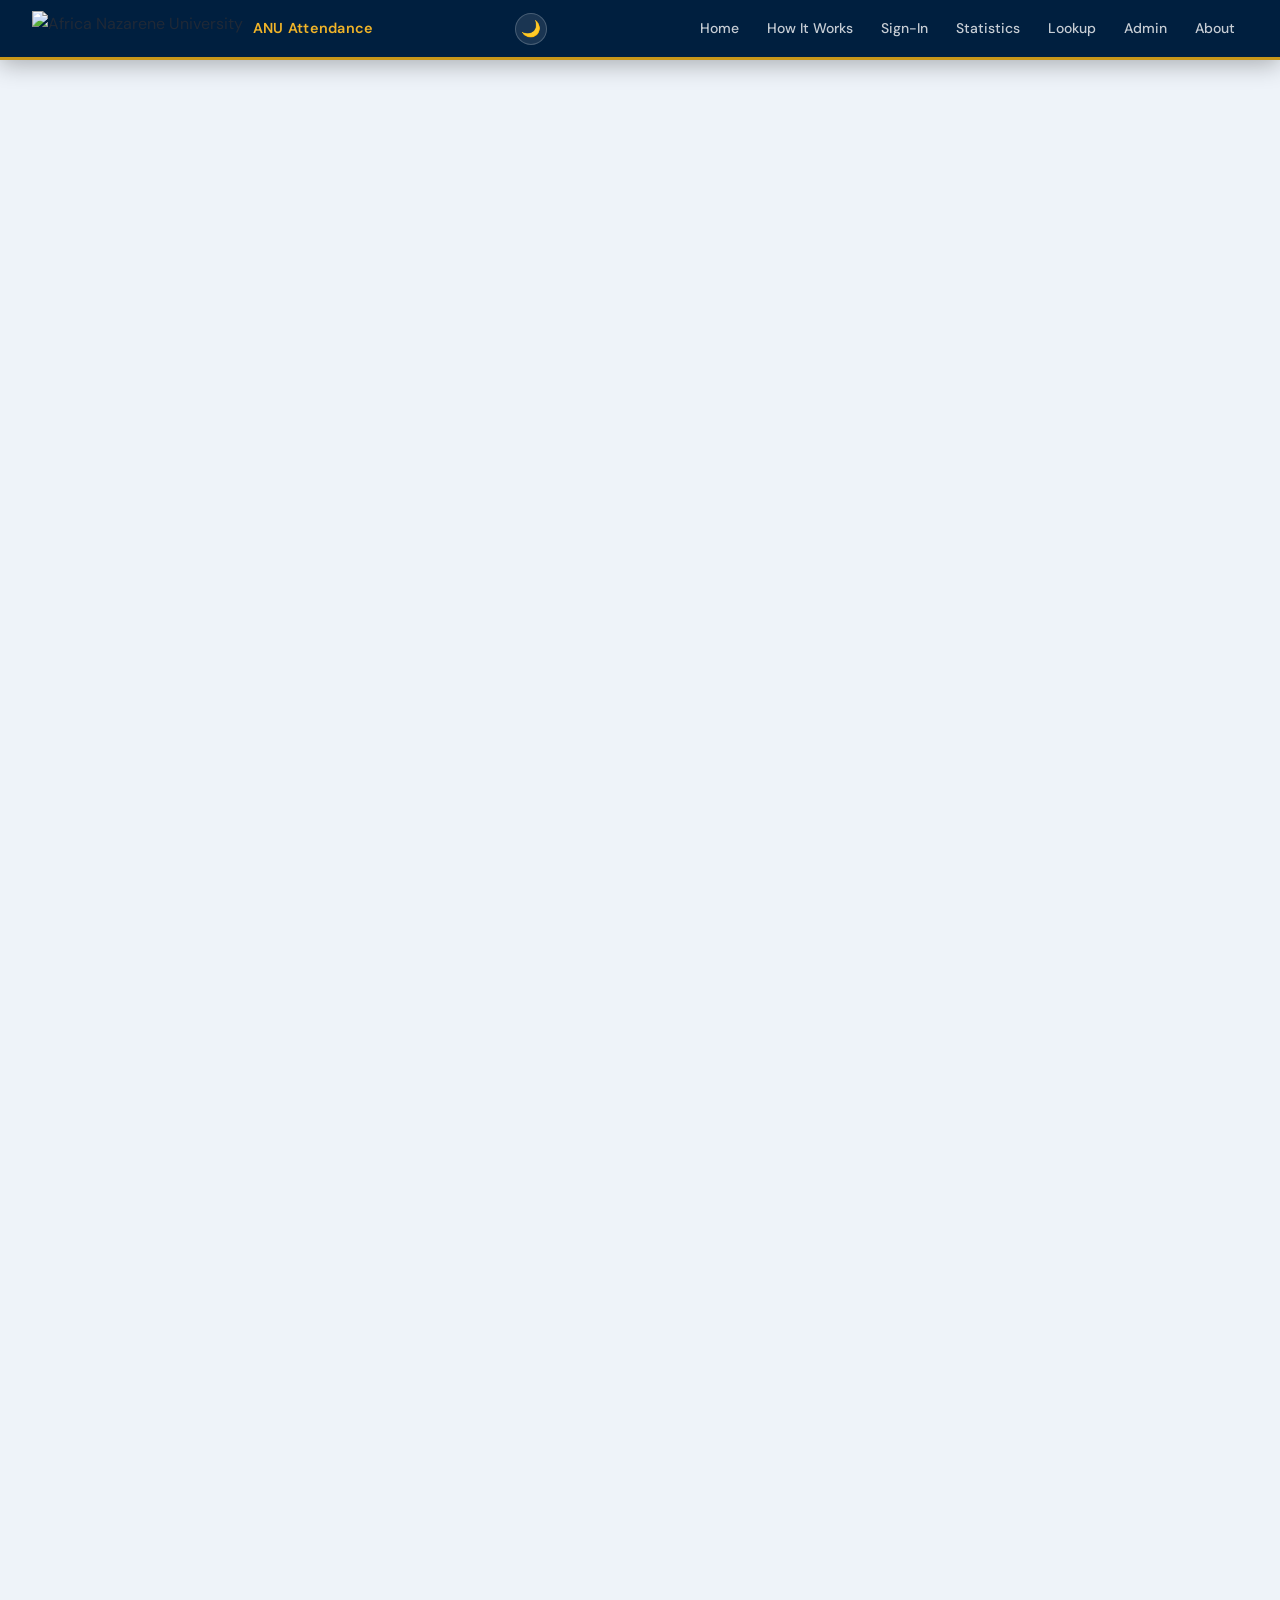
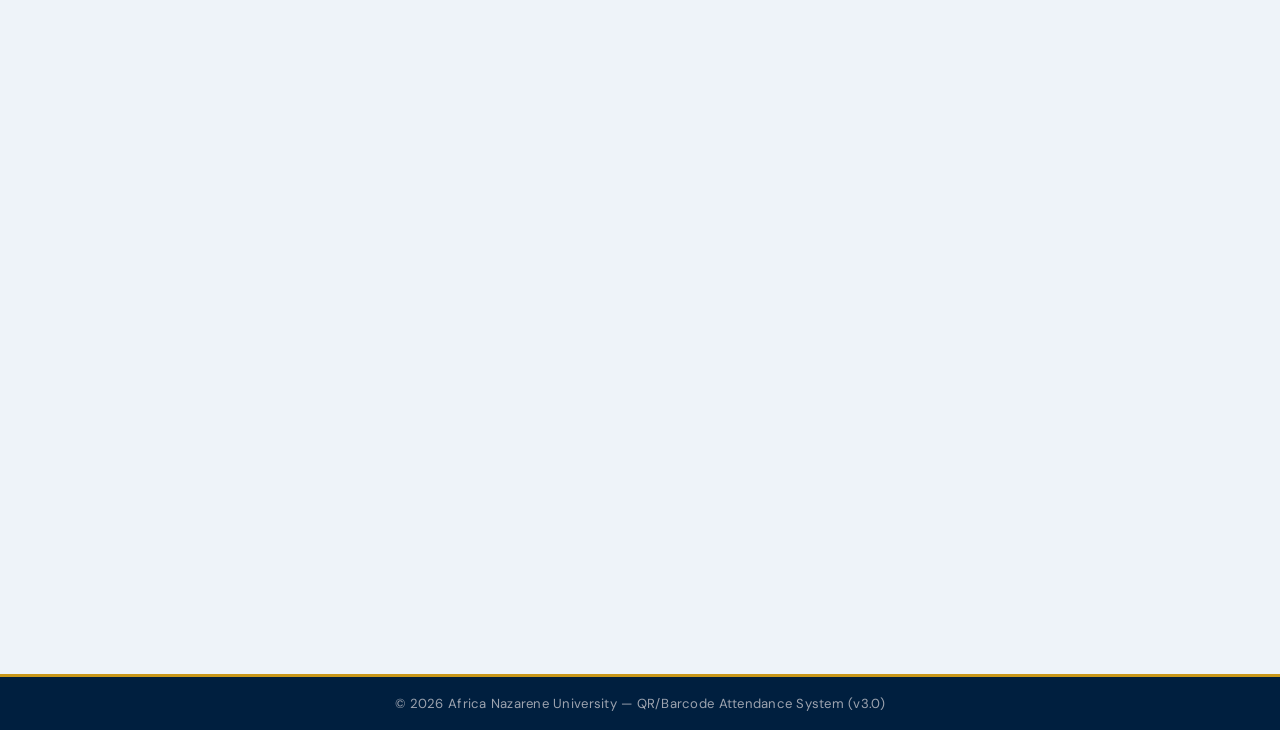
==== commit 2dfbfc4b: "Update index.html" ====
--- a/index.html
+++ b/index.html
@@ -1,507 +1,319 @@
 <!DOCTYPE html>
-<html lang="en">
+<html lang="en" data-theme="light">
 <head>
   <meta charset="UTF-8" />
+  <title>ANU QR Student Sign-In</title>
   <meta name="viewport" content="width=device-width, initial-scale=1.0" />
-  <title>Accessibility Policy — ANU Attendance</title>
+  <meta name="description" content="Africa Nazarene University QR-based student sign-in system for fast, paperless attendance tracking." />
+  <link rel="preconnect" href="https://fonts.googleapis.com" />
+  <link rel="preconnect" href="https://fonts.gstatic.com" crossorigin />
   <link href="https://fonts.googleapis.com/css2?family=Playfair+Display:wght@600;700&family=DM+Sans:wght@400;500;600&display=swap" rel="stylesheet" />
-  <style>
-    :root {
-      --navy:      #001f3f;
-      --navy-mid:  #003366;
-      --gold:      #C8971A;
-      --gold-lt:   #F0B429;
-      --white:     #FFFFFF;
-      --bg:        #EEF3F9;
-      --card:      #FFFFFF;
-      --border:    #E5E7EB;
-      --text:      #1F2937;
-      --muted:     #4B5563;
-      --green:     #16A34A;
-      --green-bg:  #F0FDF4;
-      --green-bdr: #BBF7D0;
-    }
-
-    *, *::before, *::after { box-sizing: border-box; margin: 0; padding: 0; }
-    html { scroll-behavior: smooth; }
-
-    /* ── Skip Link ── */
-    .skip-link {
-      position: absolute;
-      top: -100px;
-      left: 1rem;
-      background: var(--gold);
-      color: var(--navy);
-      font-weight: 700;
-      font-size: 0.9rem;
-      padding: 0.6rem 1.2rem;
-      border-radius: 999px;
-      z-index: 9999;
-      transition: top 0.2s;
-      text-decoration: none;
-    }
-    .skip-link:focus { top: 1rem; }
-
-    body {
-      font-family: 'DM Sans', sans-serif;
-      background: var(--bg);
-      color: var(--text);
-      line-height: 1.7;
-    }
-
-    /* ── Navbar ── */
-    .navbar {
-      display: flex;
-      align-items: center;
-      justify-content: space-between;
-      padding: 0 2rem;
-      height: 60px;
-      background: var(--navy);
-      border-bottom: 3px solid var(--gold);
-      box-shadow: 0 4px 20px rgba(0,0,0,0.25);
-      position: sticky;
-      top: 0;
-      z-index: 100;
-    }
-    .logo {
-      display: flex;
-      align-items: center;
-      gap: 0.6rem;
-      text-decoration: none;
-    }
-    .logo img { height: 34px; }
-    .logo-text {
-      font-size: 0.9rem;
-      font-weight: 600;
-      color: var(--gold-lt);
-    }
-    .back-btn {
-      display: inline-flex;
-      align-items: center;
-      gap: 0.4rem;
-      padding: 0.4rem 1rem;
-      border-radius: 999px;
-      border: 1.5px solid rgba(255,255,255,0.3);
-      color: rgba(255,255,255,0.85);
-      font-size: 0.85rem;
-      font-weight: 600;
-      font-family: 'DM Sans', sans-serif;
-      background: none;
-      cursor: pointer;
-      text-decoration: none;
-      transition: background 0.2s, border-color 0.2s;
-    }
-    .back-btn:hover { background: rgba(255,255,255,0.1); border-color: rgba(255,255,255,0.6); }
-
-    /* ── Hero ── */
-    .hero {
-      background: linear-gradient(130deg, var(--navy) 0%, var(--navy-mid) 100%);
-      padding: 4rem 2rem 3rem;
-      text-align: center;
-      position: relative;
-      overflow: hidden;
-      border-bottom: 4px solid var(--gold);
-    }
-    .hero::before {
-      content: '';
-      position: absolute;
-      top: -60px; right: -60px;
-      width: 280px; height: 280px;
-      background: radial-gradient(circle, rgba(200,151,26,0.12) 0%, transparent 65%);
-      border-radius: 50%;
-    }
-    .hero-badge {
-      display: inline-block;
-      background: rgba(200,151,26,0.18);
-      border: 1px solid rgba(200,151,26,0.4);
-      color: var(--gold-lt);
-      font-size: 0.72rem;
-      font-weight: 700;
-      letter-spacing: 0.12em;
-      text-transform: uppercase;
-      padding: 0.25rem 0.9rem;
-      border-radius: 999px;
-      margin-bottom: 1rem;
-    }
-    .hero h1 {
-      font-family: 'Playfair Display', serif;
-      font-size: 2.4rem;
-      color: var(--white);
-      margin-bottom: 0.75rem;
-      position: relative;
-    }
-    .hero h1 span { color: var(--gold-lt); }
-    .hero p {
-      font-size: 1rem;
-      color: rgba(255,255,255,0.7);
-      max-width: 520px;
-      margin: 0 auto;
-      position: relative;
-    }
-
-    /* ── Layout ── */
-    .page-wrap {
-      max-width: 860px;
-      margin: 0 auto;
-      padding: 3rem 1.5rem 6rem;
-      display: grid;
-      grid-template-columns: 1fr 240px;
-      gap: 2rem;
-      align-items: start;
-    }
-
-    @media (max-width: 720px) {
-      .page-wrap { grid-template-columns: 1fr; }
-      .toc-card  { display: none; }
-    }
-
-    /* ── Sections ── */
-    .policy-section {
-      margin-bottom: 2.5rem;
-      animation: fadeUp 0.4s ease both;
-    }
-    @keyframes fadeUp {
-      from { opacity: 0; transform: translateY(14px); }
-      to   { opacity: 1; transform: translateY(0); }
-    }
-
-    .policy-section h2 {
-      font-family: 'Playfair Display', serif;
-      font-size: 1.3rem;
-      font-weight: 700;
-      color: var(--navy-mid);
-      margin-bottom: 1rem;
-      padding-bottom: 0.5rem;
-      border-bottom: 2px solid var(--gold);
-      display: flex;
-      align-items: center;
-      gap: 0.6rem;
-    }
-
-    .policy-section p {
-      font-size: 0.92rem;
-      color: var(--muted);
-      margin-bottom: 0.75rem;
-      line-height: 1.75;
-    }
-
-    /* ── Feature Cards ── */
-    .feature-list {
-      display: flex;
-      flex-direction: column;
-      gap: 0.85rem;
-    }
-
-    .feature-card {
-      background: var(--card);
-      border: 1px solid var(--border);
-      border-radius: 0.75rem;
-      padding: 1rem 1.25rem;
-      border-left: 4px solid var(--gold);
-      box-shadow: 0 2px 8px rgba(0,31,63,0.06);
-      transition: box-shadow 0.2s, transform 0.2s;
-    }
-    .feature-card:hover {
-      box-shadow: 0 6px 20px rgba(0,31,63,0.1);
-      transform: translateY(-2px);
-    }
-
-    .feature-card-header {
-      display: flex;
-      align-items: center;
-      gap: 0.75rem;
-      margin-bottom: 0.4rem;
-    }
-    .feature-icon {
-      width: 2rem; height: 2rem;
-      background: linear-gradient(135deg, var(--navy), var(--navy-mid));
-      border-radius: 50%;
-      display: flex; align-items: center; justify-content: center;
-      font-size: 0.9rem;
-      flex-shrink: 0;
-    }
-    .feature-card h3 {
-      font-size: 0.95rem;
-      font-weight: 700;
-      color: var(--navy-mid);
-    }
-    .feature-card p {
-      font-size: 0.875rem;
-      color: var(--muted);
-      line-height: 1.65;
-      margin: 0;
-    }
-
-    /* ── Compliance Badge ── */
-    .compliance-row {
-      display: flex;
-      gap: 0.75rem;
-      flex-wrap: wrap;
-      margin-top: 1.25rem;
-    }
-    .compliance-badge {
-      display: inline-flex;
-      align-items: center;
-      gap: 0.5rem;
-      padding: 0.5rem 1rem;
-      border-radius: 999px;
-      font-size: 0.82rem;
-      font-weight: 700;
-      background: var(--green-bg);
-      color: var(--green);
-      border: 1px solid var(--green-bdr);
-    }
-
-    /* ── Contact Box ── */
-    .contact-box {
-      background: linear-gradient(135deg, var(--navy) 0%, var(--navy-mid) 100%);
-      border-radius: 1rem;
-      padding: 1.75rem;
-      color: var(--white);
-      margin-top: 2rem;
-    }
-    .contact-box h2 {
-      font-family: 'Playfair Display', serif;
-      font-size: 1.15rem;
-      color: var(--gold-lt);
-      margin-bottom: 0.75rem;
-    }
-    .contact-box p {
-      font-size: 0.88rem;
-      color: rgba(255,255,255,0.75);
-      margin-bottom: 0.5rem;
-    }
-    .contact-box a {
-      color: var(--gold-lt);
-      font-weight: 600;
-      text-decoration: none;
-      border-bottom: 1px solid rgba(240,180,41,0.4);
-    }
-    .contact-box a:hover { border-bottom-color: var(--gold-lt); }
-
-    /* ── TOC Sidebar ── */
-    .toc-card {
-      background: var(--card);
-      border: 1px solid var(--border);
-      border-radius: 0.875rem;
-      padding: 1.25rem;
-      position: sticky;
-      top: 80px;
-      box-shadow: 0 4px 16px rgba(0,31,63,0.08);
-    }
-    .toc-card h4 {
-      font-family: 'Playfair Display', serif;
-      font-size: 0.9rem;
-      color: var(--navy-mid);
-      margin-bottom: 0.75rem;
-      text-transform: uppercase;
-      letter-spacing: 0.06em;
-    }
-    .toc-list {
-      list-style: none;
-      display: flex;
-      flex-direction: column;
-      gap: 0.35rem;
-    }
-    .toc-list a {
-      font-size: 0.82rem;
-      color: var(--muted);
-      text-decoration: none;
-      display: block;
-      padding: 0.3rem 0.5rem;
-      border-radius: 4px;
-      border-left: 2px solid transparent;
-      transition: color 0.2s, border-color 0.2s, background 0.2s;
-    }
-    .toc-list a:hover {
-      color: var(--navy-mid);
-      border-left-color: var(--gold);
-      background: rgba(200,151,26,0.06);
-    }
-
-    /* ── Last Updated ── */
-    .last-updated {
-      font-size: 0.8rem;
-      color: var(--muted);
-      margin-bottom: 2rem;
-      padding: 0.5rem 0.85rem;
-      background: var(--card);
-      border: 1px solid var(--border);
-      border-radius: 999px;
-      display: inline-block;
-    }
-
-    /* ── Footer ── */
-    footer {
-      background: var(--navy);
-      color: rgba(255,255,255,0.5);
-      text-align: center;
-      padding: 1rem 1.5rem;
-      font-size: 0.8rem;
-      border-top: 3px solid var(--gold);
-      margin-top: 3rem;
-    }
-  </style>
+  <link rel="stylesheet" href="style.css" />
 </head>
 <body>
 
   <!-- Skip Link -->
   <a href="#main-content" class="skip-link">Skip to main content</a>
 
-  <!-- Navbar -->
-  <nav class="navbar" aria-label="Site navigation">
-    <a href="index.html" class="logo" aria-label="ANU Attendance Home">
-      <img src="https://upload.wikimedia.org/wikipedia/en/5/54/Africa_Nazarene_University_Logo.png" alt="Africa Nazarene University logo" />
+  <!-- NAVBAR -->
+  <nav class="navbar" aria-label="Main navigation">
+    <a href="https://www.anu.ac.ke/" target="_blank" rel="noopener noreferrer" class="logo">
+      <img src="https://upload.wikimedia.org/wikipedia/en/5/54/Africa_Nazarene_University_Logo.png" alt="Africa Nazarene University" />
       <span class="logo-text">ANU Attendance</span>
     </a>
-    <a href="index.html" class="back-btn" aria-label="Back to main site">← Back to Site</a>
+    <div class="nav-right">
+      <button class="dark-toggle" id="dark-toggle" aria-label="Toggle dark mode" title="Toggle dark mode">🌙</button>
+      <button class="nav-toggle" id="nav-toggle" aria-label="Toggle navigation">&#9776;</button>
+    </div>
+    <ul class="nav-links" id="nav-links">
+      <li><a href="#hero">Home</a></li>
+      <li><a href="#how-it-works">How It Works</a></li>
+      <li><a href="#student-signin">Sign-In</a></li>
+      <li><a href="#stats-section">Statistics</a></li>
+      <li><a href="#lookup-section">Lookup</a></li>
+      <li><a href="#admin-section">Admin</a></li>
+      <li><a href="#about-system">About</a></li>
+    </ul>
   </nav>
 
-  <!-- Hero -->
-  <header role="banner">
-    <div class="hero">
-      <div class="hero-badge">ANU Attendance System</div>
-      <h1>Accessibility <span>Policy</span></h1>
-      <p>Africa Nazarene University is committed to making this attendance system accessible and usable for everyone, regardless of ability or technology.</p>
-    </div>
-  </header>
-
-  <!-- Page Content -->
-  <div class="page-wrap">
-    <main id="main-content" tabindex="-1">
-
-      <span class="last-updated" aria-label="Last updated date">Last updated: March 2026</span>
-
-      <!-- 1. Our Commitment -->
-      <section class="policy-section" id="commitment" aria-labelledby="commitment-heading">
-        <h2 id="commitment-heading">♿ Our Commitment</h2>
-        <p>
-          The ANU Student Sign-In System is designed to be accessible to all users, including those with visual, auditory, motor, or cognitive disabilities. We follow internationally recognised accessibility standards and continuously work to improve the experience for every user.
+  <main id="main-content" tabindex="-1">
+
+    <!-- HERO -->
+    <section class="hero section" id="hero">
+      <div class="hero-content">
+        <div class="hero-badge">v3.0 — Full Featured</div>
+        <h1>ANU <span>Student</span> Sign-In</h1>
+        <p>Fast, paperless attendance tracking for Africa Nazarene University — library, lab, and event sign-ins with cloud storage.</p>
+        <ul class="hero-benefits">
+          <li>Barcode &amp; QR code generation</li>
+          <li>Cloud-stored records via Firebase</li>
+          <li>Attendance statistics dashboard</li>
+          <li>Student lookup by token or ID</li>
+          <li>Secure admin login</li>
+        </ul>
+        <div class="hero-actions">
+          <button type="button" class="btn btn-gold" onclick="document.getElementById('student-signin').scrollIntoView({behavior:'smooth'})">Try Student Sign-In</button>
+          <button type="button" class="btn btn-outline" onclick="document.getElementById('stats-section').scrollIntoView({behavior:'smooth'})">View Statistics</button>
+        </div>
+      </div>
+      <div class="hero-visual" aria-hidden="true">
+        <div class="hero-card-float">
+          <div class="hc-label">Today's Sign-Ins</div>
+          <div class="hc-number" id="hero-count">0</div>
+          <div class="hc-sub">students checked in</div>
+        </div>
+      </div>
+    </section>
+
+    <!-- HOW IT WORKS -->
+    <section class="section" id="how-it-works" aria-labelledby="how-heading">
+      <h2 id="how-heading">How the System Works</h2>
+      <div class="steps-grid">
+        <div class="step-card card">
+          <div class="step-num">01</div>
+          <h3>Enter Details</h3>
+          <p>Student enters their ID, full name, and optional laptop model into the sign-in form.</p>
+        </div>
+        <div class="step-card card">
+          <div class="step-num">02</div>
+          <h3>Generate Code</h3>
+          <p>The system creates a unique barcode and QR code token — print or download for reuse.</p>
+        </div>
+        <div class="step-card card">
+          <div class="step-num">03</div>
+          <h3>Saved to Cloud</h3>
+          <p>Records are saved to Firebase Firestore instantly — accessible from any device, permanently.</p>
+        </div>
+      </div>
+    </section>
+
+    <!-- STUDENT SIGN-IN -->
+    <section class="section" id="student-signin" aria-labelledby="signin-heading">
+      <h2 id="signin-heading">Student Sign-In</h2>
+      <div class="signin-layout">
+        <div class="card signin-card">
+          <form id="signin-form" novalidate>
+            <div class="form-group">
+              <label for="student-id">Student ID <span class="req">*</span></label>
+              <input type="text" id="student-id" required aria-required="true" minlength="3" autocomplete="off" placeholder="e.g. S1234" />
+            </div>
+            <div class="form-group">
+              <label for="student-name">Full Name <span class="req">*</span></label>
+              <input type="text" id="student-name" required aria-required="true" minlength="3" autocomplete="name" placeholder="e.g. Alice Mwangi" />
+            </div>
+            <div class="form-group">
+              <label for="laptop-make">Laptop Make <span class="opt">(optional)</span></label>
+              <input type="text" id="laptop-make" placeholder="e.g. Dell Inspiron" />
+            </div>
+            <button type="submit" class="btn btn-gold btn-full">Sign In &amp; Generate Code</button>
+          </form>
+
+          <div id="signin-status" class="status" aria-live="polite" role="alert"></div>
+          <div id="welcome-banner" class="welcome-banner" style="display:none" aria-live="polite"></div>
+
+          <div class="demo-row">
+            <label for="demo-select">Quick demo:</label>
+            <div class="demo-controls">
+              <select id="demo-select"><option value="">— choose demo student —</option></select>
+              <button type="button" id="fill-demo-btn" class="btn btn-outline-sm">Fill</button>
+            </div>
+          </div>
+
+          <!-- Code tabs -->
+          <div class="code-tabs">
+            <button type="button" class="code-tab active" data-tab="barcode">Barcode</button>
+            <button type="button" class="code-tab" data-tab="qrcode">QR Code</button>
+          </div>
+
+          <div id="barcode-panel" class="code-panel">
+            <div id="student-barcode" class="barcode-wrap" aria-live="polite"></div>
+            <p id="barcode-token" class="barcode-token" aria-live="polite"></p>
+          </div>
+
+          <div id="qrcode-panel" class="code-panel" style="display:none">
+            <div id="student-qrcode" class="qrcode-wrap" aria-live="polite"></div>
+            <p id="qrcode-token" class="barcode-token" aria-live="polite"></p>
+          </div>
+
+          <div id="barcode-actions" class="barcode-actions">
+            <button type="button" id="print-barcode-btn" class="btn btn-outline-sm">🖨 Print</button>
+            <button type="button" id="download-barcode-btn" class="btn btn-outline-sm">⬇ Download</button>
+          </div>
+
+          <div class="photo-section">
+            <img id="student-photo" src="" alt="Student avatar" class="photo-img" />
+            <div id="student-photo-info" class="photo-info"><p>No student selected yet.</p></div>
+          </div>
+        </div>
+
+        <div class="signin-side">
+          <div class="card summary-card" aria-live="polite">
+            <h3>Session Summary</h3>
+            <div class="summary-stat">
+              <span class="stat-num" id="summary-count">0</span>
+              <span class="stat-label">total sign-ins</span>
+            </div>
+            <p class="summary-last">Last: <span id="summary-last">None</span></p>
+          </div>
+          <div class="card help-card">
+            <h3>How to Use</h3>
+            <ol>
+              <li>Enter your Student ID and full name.</li>
+              <li>Optionally add your laptop make.</li>
+              <li>Click "Sign In &amp; Generate Code".</li>
+              <li>Switch between Barcode and QR Code tabs.</li>
+              <li>Print or download your code for next time.</li>
+            </ol>
+          </div>
+          <div class="card firebase-status-card">
+            <div class="fb-status-row">
+              <span class="fb-dot" id="fb-dot"></span>
+              <span id="fb-status-text">Connecting to Firebase…</span>
+            </div>
+          </div>
+        </div>
+      </div>
+    </section>
+
+    <!-- STATISTICS -->
+    <section class="section" id="stats-section" aria-labelledby="stats-heading">
+      <h2 id="stats-heading">Attendance Statistics</h2>
+      <div class="stats-grid">
+        <div class="card stat-card">
+          <div class="stat-icon">📋</div>
+          <div class="stat-value" id="stat-total">0</div>
+          <div class="stat-label-text">Total Sign-Ins</div>
+        </div>
+        <div class="card stat-card">
+          <div class="stat-icon">📅</div>
+          <div class="stat-value" id="stat-today">0</div>
+          <div class="stat-label-text">Today</div>
+        </div>
+        <div class="card stat-card">
+          <div class="stat-icon">👤</div>
+          <div class="stat-value" id="stat-unique">0</div>
+          <div class="stat-label-text">Unique Students</div>
+        </div>
+        <div class="card stat-card">
+          <div class="stat-icon">⏰</div>
+          <div class="stat-value" id="stat-peak">—</div>
+          <div class="stat-label-text">Peak Hour</div>
+        </div>
+      </div>
+      <div class="card stats-chart-card" style="margin-top:1rem">
+        <h3>Top Students (Most Sign-Ins)</h3>
+        <div id="top-students-list" class="top-students-list">
+          <p style="color:var(--grey-400);font-size:0.88rem">No records yet.</p>
+        </div>
+      </div>
+    </section>
+
+    <!-- STUDENT LOOKUP -->
+    <section class="section" id="lookup-section" aria-labelledby="lookup-heading">
+      <h2 id="lookup-heading">Student Lookup</h2>
+      <div class="card">
+        <p style="font-size:0.9rem;color:var(--grey-600);margin-bottom:1rem">Enter a token or Student ID to look up sign-in details.</p>
+        <div class="lookup-row">
+          <input type="text" id="lookup-input" placeholder="Enter token (e.g. A1B2C3D4E5) or Student ID" class="lookup-input" />
+          <button type="button" id="lookup-btn" class="btn btn-gold">Search</button>
+        </div>
+        <div id="lookup-result" class="lookup-result" aria-live="polite"></div>
+      </div>
+    </section>
+
+    <!-- ADMIN -->
+    <section class="section" id="admin-section" aria-labelledby="admin-heading">
+      <h2 id="admin-heading">Admin Dashboard</h2>
+
+      <div id="admin-login-panel" class="card admin-login-panel">
+        <h3>🔐 Admin Login</h3>
+        <p>Sign in with your administrator email and password to access records.</p>
+        <div class="form-group" style="margin-top:1rem">
+          <label for="admin-email">Email</label>
+          <input type="email" id="admin-email" placeholder="admin@anu.ac.ke" autocomplete="email" />
+        </div>
+        <div class="form-group">
+          <label for="admin-password">Password</label>
+          <input type="password" id="admin-password" placeholder="••••••••" autocomplete="current-password" />
+        </div>
+        <div id="login-error" class="status"></div>
+        <button type="button" class="btn btn-gold btn-full" id="admin-login-btn">Sign In to Admin</button>
+        <p class="setup-note" id="firebase-not-configured-note" style="display:none">
+          Firebase not yet configured. Open <code>firebase-config.js</code> and paste your keys.
         </p>
-        <p>
-          This policy describes the specific measures we have implemented across the system to ensure accessibility. We welcome feedback from users to help us identify and address any accessibility barriers.
-        </p>
-        <div class="compliance-row">
-          <span class="compliance-badge">✓ WCAG 2.1 AA Aligned</span>
-          <span class="compliance-badge">✓ Screen Reader Friendly</span>
-          <span class="compliance-badge">✓ Keyboard Accessible</span>
-        </div>
-      </section>
-
-      <!-- 2. Features -->
-      <section class="policy-section" id="features" aria-labelledby="features-heading">
-        <h2 id="features-heading">🛠 Accessibility Features</h2>
-        <div class="feature-list">
-
-          <div class="feature-card">
-            <div class="feature-card-header">
-              <div class="feature-icon" aria-hidden="true">🖼</div>
-              <h3>Alternative Text for Images</h3>
-            </div>
-            <p>All images on this website include descriptive <code>alt</code> attributes, enabling screen readers to convey visual information to users who are blind or have low vision. Decorative images are marked with <code>aria-hidden="true"</code> to avoid unnecessary clutter.</p>
-          </div>
-
-          <div class="feature-card">
-            <div class="feature-card-header">
-              <div class="feature-icon" aria-hidden="true">⌨️</div>
-              <h3>Keyboard Navigation</h3>
-            </div>
-            <p>Every interactive element — forms, buttons, navigation links, tabs — can be accessed and operated using only a keyboard. Focus indicators are clearly visible so users always know where they are on the page. Pressing <kbd>Tab</kbd> moves forward, <kbd>Shift+Tab</kbd> moves backward, and <kbd>Enter</kbd> or <kbd>Space</kbd> activates controls.</p>
-          </div>
-
-          <div class="feature-card">
-            <div class="feature-card-header">
-              <div class="feature-icon" aria-hidden="true">⏭</div>
-              <h3>Skip Links</h3>
-            </div>
-            <p>A "Skip to main content" link is included at the top of every page. This allows keyboard and screen reader users to bypass the navigation menu and jump directly to the main content, avoiding repetitive navigation on every page load.</p>
-          </div>
-
-          <div class="feature-card">
-            <div class="feature-card-header">
-              <div class="feature-icon" aria-hidden="true">🎨</div>
-              <h3>Colour Contrast</h3>
-            </div>
-            <p>Text and interactive elements meet WCAG 2.1 AA contrast ratio requirements (minimum 4.5:1 for normal text). Our navy and gold colour scheme was specifically chosen for strong contrast. Dark mode is also available for users who prefer reduced brightness or have photosensitivity.</p>
-          </div>
-
-          <div class="feature-card">
-            <div class="feature-card-header">
-              <div class="feature-icon" aria-hidden="true">📝</div>
-              <h3>Forms and Labels</h3>
-            </div>
-            <p>All form fields have explicit <code>&lt;label&gt;</code> elements linked via <code>for</code> and <code>id</code> attributes. Required fields are marked both visually and with <code>aria-required="true"</code>. Error messages use <code>role="alert"</code> and <code>aria-live="polite"</code> so assistive technologies announce them automatically.</p>
-          </div>
-
-          <div class="feature-card">
-            <div class="feature-card-header">
-              <div class="feature-icon" aria-hidden="true">📐</div>
-              <h3>Clear and Consistent Structure</h3>
-            </div>
-            <p>Pages use a logical heading hierarchy (H1 → H2 → H3) and semantic HTML elements such as <code>&lt;nav&gt;</code>, <code>&lt;main&gt;</code>, <code>&lt;section&gt;</code>, <code>&lt;header&gt;</code>, and <code>&lt;footer&gt;</code>. Landmark roles help screen reader users navigate by jumping between page regions.</p>
-          </div>
-
-          <div class="feature-card">
-            <div class="feature-card-header">
-              <div class="feature-icon" aria-hidden="true">🔤</div>
-              <h3>Resizable Text</h3>
-            </div>
-            <p>All text is defined using relative units (<code>rem</code>, <code>em</code>), so users can increase their browser's default font size up to 200% without loss of content or functionality. The layout adapts responsively to accommodate larger text sizes.</p>
-          </div>
-
-          <div class="feature-card">
-            <div class="feature-card-header">
-              <div class="feature-icon" aria-hidden="true">📱</div>
-              <h3>Responsive Design</h3>
-            </div>
-            <p>The system is fully responsive across devices — desktop, tablet, and mobile — ensuring all users can access the sign-in system regardless of the device or screen size they are using.</p>
-          </div>
-
-          <div class="feature-card">
-            <div class="feature-card-header">
-              <div class="feature-icon" aria-hidden="true">🌙</div>
-              <h3>Dark Mode</h3>
-            </div>
-            <p>A dark mode toggle is available in the navigation bar. This benefits users with photosensitivity, migraines, or visual fatigue, and improves usability in low-light environments. The user's preference is saved automatically.</p>
-          </div>
-
-        </div>
-      </section>
-
-      <!-- 3. Known Limitations -->
-      <section class="policy-section" id="limitations" aria-labelledby="limitations-heading">
-        <h2 id="limitations-heading">⚠️ Known Limitations</h2>
-        <p>While we strive for full accessibility, the following areas are still being improved:</p>
-        <p><strong>Video captioning</strong> — this system does not currently include video content, so captioning is not applicable. If video content is added in future, captions will be provided.</p>
-        <p><strong>Barcode and QR code images</strong> — generated codes include a text token below them for screen reader users. We continue to explore better ways to make these outputs more accessible.</p>
-      </section>
-
-      <!-- 4. Feedback -->
-      <div class="contact-box" role="complementary" aria-label="Accessibility feedback">
-        <h2>💬 Feedback and Contact</h2>
-        <p>If you experience any accessibility barrier on this site, or if you need content in an alternative format, please contact us. We aim to respond to accessibility queries within 5 working days.</p>
-        <p>Email: <a href="mailto:info@anu.ac.ke">info@anu.ac.ke</a></p>
-        <p>Website: <a href="https://www.anu.ac.ke" target="_blank" rel="noopener noreferrer">www.anu.ac.ke</a></p>
-        <p style="margin-top:0.75rem;font-size:0.82rem;color:rgba(255,255,255,0.5)">This policy was last reviewed in March 2026 and will be reviewed annually.</p>
-      </div>
-
-    </main>
-
-    <!-- Table of Contents Sidebar -->
-    <aside class="toc-card" aria-label="Page table of contents">
-      <h4>On This Page</h4>
-      <ul class="toc-list" role="list">
-        <li><a href="#commitment">Our Commitment</a></li>
-        <li><a href="#features">Accessibility Features</a></li>
-        <li><a href="#limitations">Known Limitations</a></li>
-        <li><a href="#main-content">Feedback & Contact</a></li>
-      </ul>
-    </aside>
-  </div>
+      </div>
+
+      <div class="card admin-card" id="admin-dashboard" style="display:none">
+        <div class="admin-header">
+          <p class="admin-title">Student Sign-In Records</p>
+          <div class="admin-user-row">
+            <span id="admin-email-display" class="admin-email-badge"></span>
+            <button type="button" id="admin-logout-btn" class="btn btn-outline-sm">Sign Out</button>
+          </div>
+        </div>
+
+        <!-- Filters -->
+        <div class="admin-filters">
+          <input type="text" id="admin-search" placeholder="🔍 Search by name, ID, or token…" class="filter-input" />
+          <input type="date" id="admin-date-filter" class="filter-input filter-date" />
+          <button type="button" id="clear-filters-btn" class="btn btn-outline-sm">Clear Filters</button>
+        </div>
+
+        <div class="admin-actions">
+          <button type="button" id="refresh-records-btn" class="btn btn-outline-sm">↻ Refresh</button>
+          <button type="button" id="export-csv-btn" class="btn btn-outline-sm">⬇ Export CSV</button>
+          <button type="button" id="print-sheet-btn" class="btn btn-outline-sm">🖨 Print Sheet</button>
+          <button type="button" id="clear-records-btn" class="btn btn-danger-sm">🗑 Clear All</button>
+        </div>
+
+        <p class="admin-note" id="admin-source-note">Loading records…</p>
+
+        <div class="table-wrap" role="region" aria-label="Recent sign-ins">
+          <table id="admin-records-table">
+            <thead>
+              <tr>
+                <th>#</th><th>Token</th><th>Student ID</th><th>Name</th><th>Laptop</th><th>Time</th><th>Date</th>
+              </tr>
+            </thead>
+            <tbody></tbody>
+          </table>
+        </div>
+      </div>
+    </section>
+
+    <!-- ABOUT -->
+    <section class="section" id="about-system" aria-labelledby="about-heading">
+      <h2 id="about-heading">About This System</h2>
+      <div class="card">
+        <p>A QR/barcode-based student sign-in system for Africa Nazarene University. Records are stored securely in Firebase Firestore — persistent across browsers and devices.</p>
+        <ul class="about-list">
+          <li>Designed for library, lab, and event attendance tracking.</li>
+          <li>Cloud storage via Firebase — no data lost when browser clears.</li>
+          <li>Secure admin login with email and password via Firebase Auth.</li>
+          <li>Export records to CSV or print attendance sheets from the Admin dashboard.</li>
+          <li>Student lookup by token or Student ID.</li>
+          <li>Dark mode support for comfortable use in any lighting.</li>
+        </ul>
+      </div>
+    </section>
+
+    <!-- CONTACT -->
+    <section class="section contact" id="contact" aria-labelledby="contact-heading">
+      <h2 id="contact-heading">Contact</h2>
+      <div class="card">
+        <p><strong>Africa Nazarene University</strong> — QR/Barcode Attendance Project</p>
+        <p>Email: <a href="/cdn-cgi/l/email-protection#9af3f4fcf5dafbf4efb4fbf9b4f1ff"><span class="__cf_email__" data-cfemail="fa93949c95ba9b948fd49b99d4919f">[email&#160;protected]</span></a></p>
+        <p>Website: <a href="https://www.anu.ac.ke/" target="_blank" rel="noopener noreferrer">www.anu.ac.ke</a></p>
+      </div>
+    </section>
+
+  </main>
 
   <footer role="contentinfo">
-    <p>&copy; 2026 Africa Nazarene University — ANU Attendance System</p>
+    <p>&copy; 2026 Africa Nazarene University &mdash; QR/Barcode Attendance System (v3.0)</p>
   </footer>
 
-</body>
-</html>
+  <script data-cfasync="false" src="/cdn-cgi/scripts/5c5dd728/cloudflare-static/email-decode.min.js"></script><script src="https://www.gstatic.com/firebasejs/9.22.1/firebase-app-compat.js"></script>
+  <script src="https://www.gstatic.com/firebasejs/9.22.1/firebase-auth-compat.js"></script>
+  <script src="https://www.gstatic.com/firebasejs/9.22.1/firebase-firestore-compat.js"></script>
+  <script src="https://cdn.jsdelivr.net/npm/jsb
--- a/style.css
+++ b/style.css
@@ -0,0 +1,1316 @@
+/* ═══════════════════════════════════════════════════
+   ANU Attendance System v3.0 — Stylesheet
+   ═══════════════════════════════════════════════════ */
+
+/* ─── Design Tokens — Light Mode ─────────────────── */
+:root {
+  --navy:        #003366;
+  --navy-dark:   #001f3f;
+  --navy-mid:    #004080;
+  --gold:        #C8971A;
+  --gold-light:  #F0B429;
+  --gold-pale:   #FFF8E7;
+  --white:       #FFFFFF;
+  --bg:          #EEF3F9;
+  --grey-50:     #F9FAFB;
+  --grey-100:    #F3F4F6;
+  --grey-200:    #E5E7EB;
+  --grey-400:    #9CA3AF;
+  --grey-600:    #4B5563;
+  --grey-800:    #1F2937;
+  --green:       #16A34A;
+  --green-bg:    #F0FDF4;
+  --green-bdr:   #BBF7D0;
+  --red:         #DC2626;
+  --red-bg:      #FEF2F2;
+  --red-bdr:     #FECACA;
+  --card-bg:     #FFFFFF;
+  --text-main:   #1F2937;
+  --text-muted:  #4B5563;
+  --border:      #E5E7EB;
+  --input-bg:    #F9FAFB;
+  --radius-sm:   0.5rem;
+  --radius-md:   0.875rem;
+  --radius-lg:   1.25rem;
+  --shadow-sm:   0 2px 8px rgba(0, 31, 63, 0.08);
+  --shadow-md:   0 6px 20px rgba(0, 31, 63, 0.12);
+  --shadow-lg:   0 14px 40px rgba(0, 31, 63, 0.18);
+  --transition:  0.2s ease;
+}
+
+/* ─── Dark Mode Tokens ────────────────────────────── */
+[data-theme="dark"] {
+  --bg:          #0F172A;
+  --card-bg:     #1E293B;
+  --text-main:   #F1F5F9;
+  --text-muted:  #94A3B8;
+  --border:      #334155;
+  --input-bg:    #0F172A;
+  --grey-50:     #1E293B;
+  --grey-100:    #263347;
+  --grey-200:    #334155;
+  --grey-400:    #64748B;
+  --grey-600:    #94A3B8;
+  --grey-800:    #F1F5F9;
+  --gold-pale:   #2A2000;
+  --shadow-sm:   0 2px 8px rgba(0, 0, 0, 0.3);
+  --shadow-md:   0 6px 20px rgba(0, 0, 0, 0.4);
+  --shadow-lg:   0 14px 40px rgba(0, 0, 0, 0.5);
+}
+
+/* ─── Skip Link ───────────────────────────────────── */
+.skip-link {
+  position: absolute;
+  top: -100px;
+  left: 1rem;
+  background: var(--gold);
+  color: var(--navy-dark);
+  font-weight: 700;
+  font-size: 0.9rem;
+  padding: 0.6rem 1.2rem;
+  border-radius: 999px;
+  z-index: 9999;
+  transition: top 0.2s;
+  text-decoration: none;
+}
+
+.skip-link:focus {
+  top: 1rem;
+}
+
+/* ─── Reset ──────────────────────────────────────── */
+*,
+*::before,
+*::after {
+  box-sizing: border-box;
+  margin: 0;
+  padding: 0;
+}
+
+html {
+  scroll-behavior: smooth;
+}
+
+body {
+  font-family: 'DM Sans', system-ui, sans-serif;
+  background: var(--bg);
+  color: var(--text-main);
+  line-height: 1.6;
+  min-height: 100vh;
+  transition: background var(--transition), color var(--transition);
+}
+
+a {
+  color: inherit;
+  text-decoration: none;
+}
+
+img {
+  display: block;
+}
+
+/* ─── Navbar ──────────────────────────────────────── */
+.navbar {
+  display: flex;
+  align-items: center;
+  justify-content: space-between;
+  padding: 0 2rem;
+  height: 60px;
+  background: var(--navy-dark);
+  position: sticky;
+  top: 0;
+  z-index: 200;
+  border-bottom: 3px solid var(--gold);
+  box-shadow: 0 4px 24px rgba(0, 0, 0, 0.3);
+}
+
+.logo {
+  display: flex;
+  align-items: center;
+  gap: 0.6rem;
+}
+
+.logo img {
+  height: 36px;
+  width: auto;
+}
+
+.logo-text {
+  font-size: 0.9rem;
+  font-weight: 600;
+  color: var(--gold-light);
+  letter-spacing: 0.02em;
+}
+
+.nav-right {
+  display: flex;
+  align-items: center;
+  gap: 0.5rem;
+}
+
+.dark-toggle {
+  background: rgba(255, 255, 255, 0.1);
+  border: 1px solid rgba(255, 255, 255, 0.2);
+  color: var(--white);
+  font-size: 1rem;
+  width: 2rem;
+  height: 2rem;
+  border-radius: 50%;
+  cursor: pointer;
+  display: flex;
+  align-items: center;
+  justify-content: center;
+  transition: background var(--transition);
+}
+
+.dark-toggle:hover {
+  background: rgba(255, 255, 255, 0.2);
+}
+
+.nav-toggle {
+  display: none;
+  background: none;
+  border: none;
+  color: var(--white);
+  font-size: 1.4rem;
+  cursor: pointer;
+}
+
+.nav-links {
+  list-style: none;
+  display: flex;
+  gap: 0.15rem;
+}
+
+.nav-links a {
+  display: block;
+  padding: 0.38rem 0.8rem;
+  border-radius: 999px;
+  font-size: 0.875rem;
+  font-weight: 500;
+  color: rgba(255, 255, 255, 0.78);
+  transition: background var(--transition), color var(--transition);
+}
+
+.nav-links a:hover {
+  background: rgba(255, 255, 255, 0.1);
+  color: var(--gold-light);
+}
+
+.nav-links a.active {
+  background: var(--gold);
+  color: var(--navy-dark);
+  font-weight: 700;
+}
+
+@media (max-width: 768px) {
+  .nav-toggle {
+    display: block;
+  }
+
+  .nav-links {
+    display: none;
+    position: absolute;
+    top: 60px;
+    left: 0;
+    right: 0;
+    background: var(--navy-dark);
+    flex-direction: column;
+    padding: 0.75rem 1rem 1rem;
+    border-bottom: 3px solid var(--gold);
+    gap: 0.15rem;
+  }
+
+  .nav-links.open {
+    display: flex;
+  }
+
+  .nav-links a {
+    border-radius: var(--radius-sm);
+  }
+}
+
+/* ─── Main Container ──────────────────────────────── */
+main {
+  max-width: 1140px;
+  margin: 0 auto;
+  padding: 2rem 1.25rem 5rem;
+}
+
+/* ─── Sections ────────────────────────────────────── */
+.section {
+  margin-top: 3.5rem;
+  opacity: 0;
+  transform: translateY(20px);
+  transition: opacity 0.5s ease, transform 0.5s ease;
+}
+
+.section.visible {
+  opacity: 1;
+  transform: translateY(0);
+}
+
+.section > h2 {
+  font-family: 'Playfair Display', Georgia, serif;
+  font-size: 1.75rem;
+  font-weight: 700;
+  color: var(--navy);
+  margin-bottom: 1.5rem;
+  padding-bottom: 0.65rem;
+  border-bottom: 1px solid var(--border);
+  position: relative;
+}
+
+[data-theme="dark"] .section > h2 {
+  color: var(--gold-light);
+}
+
+.section > h2::after {
+  content: '';
+  position: absolute;
+  bottom: -1px;
+  left: 0;
+  width: 3.5rem;
+  height: 2px;
+  background: var(--gold);
+  border-radius: 999px;
+}
+
+/* ─── Hero ────────────────────────────────────────── */
+.hero {
+  background: linear-gradient(130deg, var(--navy-dark) 0%, var(--navy-mid) 100%);
+  border-radius: var(--radius-lg);
+  padding: 3.5rem 3rem;
+  display: grid;
+  grid-template-columns: 1fr auto;
+  gap: 2rem;
+  align-items: center;
+  margin-top: 2rem;
+  position: relative;
+  overflow: hidden;
+}
+
+.hero::before {
+  content: '';
+  position: absolute;
+  top: -80px;
+  right: -80px;
+  width: 320px;
+  height: 320px;
+  background: radial-gradient(circle, rgba(200, 151, 26, 0.15) 0%, transparent 65%);
+  border-radius: 50%;
+  pointer-events: none;
+}
+
+.hero-badge {
+  display: inline-block;
+  background: rgba(200, 151, 26, 0.18);
+  border: 1px solid rgba(200, 151, 26, 0.4);
+  color: var(--gold-light);
+  font-size: 0.75rem;
+  font-weight: 700;
+  letter-spacing: 0.1em;
+  text-transform: uppercase;
+  padding: 0.25rem 0.75rem;
+  border-radius: 999px;
+  margin-bottom: 1rem;
+}
+
+.hero h1 {
+  font-family: 'Playfair Display', serif;
+  font-size: 2.6rem;
+  font-weight: 700;
+  color: var(--white);
+  line-height: 1.15;
+  margin-bottom: 0.85rem;
+}
+
+.hero h1 span {
+  color: var(--gold-light);
+}
+
+.hero-content > p {
+  font-size: 1rem;
+  color: rgba(255, 255, 255, 0.75);
+  max-width: 440px;
+  margin-bottom: 1.25rem;
+  line-height: 1.65;
+}
+
+.hero-benefits {
+  list-style: none;
+  margin-bottom: 2rem;
+}
+
+.hero-benefits li {
+  color: rgba(255, 255, 255, 0.82);
+  font-size: 0.92rem;
+  padding: 0.2rem 0 0.2rem 1.5rem;
+  position: relative;
+}
+
+.hero-benefits li::before {
+  content: '\2713';
+  position: absolute;
+  left: 0;
+  color: var(--gold-light);
+  font-weight: 700;
+}
+
+.hero-actions {
+  display: flex;
+  gap: 0.75rem;
+  flex-wrap: wrap;
+}
+
+.hero-visual {
+  display: flex;
+  align-items: center;
+  justify-content: center;
+}
+
+.hero-card-float {
+  background: rgba(255, 255, 255, 0.08);
+  backdrop-filter: blur(10px);
+  border: 1px solid rgba(255, 255, 255, 0.15);
+  border-radius: var(--radius-md);
+  padding: 1.5rem 2rem;
+  text-align: center;
+  min-width: 140px;
+}
+
+.hc-label {
+  font-size: 0.75rem;
+  color: rgba(255, 255, 255, 0.55);
+  text-transform: uppercase;
+  letter-spacing: 0.08em;
+  margin-bottom: 0.5rem;
+}
+
+.hc-number {
+  font-family: 'Playfair Display', serif;
+  font-size: 3rem;
+  font-weight: 700;
+  color: var(--gold-light);
+  line-height: 1;
+}
+
+.hc-sub {
+  font-size: 0.78rem;
+  color: rgba(255, 255, 255, 0.55);
+  margin-top: 0.4rem;
+}
+
+@media (max-width: 768px) {
+  .hero {
+    grid-template-columns: 1fr;
+    padding: 2.25rem 1.5rem;
+  }
+
+  .hero-visual {
+    display: none;
+  }
+
+  .hero h1 {
+    font-size: 2rem;
+  }
+}
+
+/* ─── Buttons ─────────────────────────────────────── */
+.btn {
+  display: inline-flex;
+  align-items: center;
+  justify-content: center;
+  gap: 0.4rem;
+  padding: 0.6rem 1.4rem;
+  border-radius: 999px;
+  border: none;
+  cursor: pointer;
+  font-family: 'DM Sans', sans-serif;
+  font-size: 0.9rem;
+  font-weight: 600;
+  letter-spacing: 0.02em;
+  transition: background var(--transition), transform var(--transition), box-shadow var(--transition), color var(--transition), border-color var(--transition);
+}
+
+.btn:focus-visible {
+  outline: 2px solid var(--gold);
+  outline-offset: 3px;
+}
+
+.btn:disabled {
+  opacity: 0.5;
+  cursor: not-allowed;
+}
+
+.btn-gold {
+  background: var(--gold);
+  color: var(--navy-dark);
+  box-shadow: 0 6px 18px rgba(200, 151, 26, 0.35);
+}
+
+.btn-gold:hover {
+  background: var(--gold-light);
+  transform: translateY(-2px);
+  box-shadow: 0 10px 28px rgba(200, 151, 26, 0.45);
+}
+
+.btn-outline {
+  background: transparent;
+  color: var(--white);
+  border: 1.5px solid rgba(255, 255, 255, 0.35);
+}
+
+.btn-outline:hover {
+  background: rgba(255, 255, 255, 0.1);
+  border-color: rgba(255, 255, 255, 0.6);
+}
+
+.btn-outline-sm {
+  background: var(--card-bg);
+  color: var(--text-main);
+  border: 1.5px solid var(--border);
+  padding: 0.45rem 1rem;
+  font-size: 0.85rem;
+  box-shadow: var(--shadow-sm);
+}
+
+.btn-outline-sm:hover {
+  border-color: var(--navy);
+  transform: translateY(-1px);
+  box-shadow: var(--shadow-md);
+}
+
+.btn-danger-sm {
+  background: var(--red-bg);
+  color: var(--red);
+  border: 1.5px solid var(--red-bdr);
+  padding: 0.45rem 1rem;
+  font-size: 0.85rem;
+}
+
+.btn-danger-sm:hover {
+  background: var(--red);
+  color: var(--white);
+  transform: translateY(-1px);
+}
+
+.btn-full {
+  width: 100%;
+  margin-top: 0.5rem;
+}
+
+/* ─── Cards ───────────────────────────────────────── */
+.card {
+  background: var(--card-bg);
+  border-radius: var(--radius-md);
+  padding: 1.5rem;
+  box-shadow: var(--shadow-md);
+  border: 1px solid var(--border);
+  transition: transform var(--transition), box-shadow var(--transition), background var(--transition);
+}
+
+.card:hover {
+  transform: translateY(-2px);
+  box-shadow: var(--shadow-lg);
+}
+
+/* ─── Steps Grid ──────────────────────────────────── */
+.steps-grid {
+  display: grid;
+  grid-template-columns: repeat(3, 1fr);
+  gap: 1rem;
+}
+
+@media (max-width: 700px) {
+  .steps-grid {
+    grid-template-columns: 1fr;
+  }
+}
+
+.step-card {
+  position: relative;
+  padding-top: 1.25rem;
+}
+
+.step-num {
+  font-family: 'Playfair Display', serif;
+  font-size: 2.5rem;
+  font-weight: 700;
+  color: var(--gold-pale);
+  line-height: 1;
+  margin-bottom: 0.5rem;
+}
+
+.step-card h3 {
+  font-size: 1.05rem;
+  font-weight: 700;
+  color: var(--navy);
+  margin-bottom: 0.4rem;
+}
+
+[data-theme="dark"] .step-card h3 {
+  color: var(--gold-light);
+}
+
+.step-card p {
+  font-size: 0.88rem;
+  color: var(--text-muted);
+  line-height: 1.6;
+}
+
+/* ─── Sign-In Layout ──────────────────────────────── */
+.signin-layout {
+  display: grid;
+  grid-template-columns: minmax(0, 2fr) minmax(0, 1.1fr);
+  gap: 1.5rem;
+  align-items: start;
+}
+
+@media (max-width: 900px) {
+  .signin-layout {
+    grid-template-columns: 1fr;
+  }
+}
+
+/* ─── Form ────────────────────────────────────────── */
+.form-group {
+  display: flex;
+  flex-direction: column;
+  gap: 0.3rem;
+  margin-bottom: 0.85rem;
+}
+
+.form-group label {
+  font-size: 0.78rem;
+  font-weight: 700;
+  color: var(--text-muted);
+  text-transform: uppercase;
+  letter-spacing: 0.06em;
+}
+
+.req {
+  color: var(--red);
+}
+
+.opt {
+  font-weight: 400;
+  color: var(--grey-400);
+  text-transform: none;
+  letter-spacing: 0;
+  font-size: 0.8rem;
+}
+
+.form-group input[type="text"],
+.form-group input[type="email"],
+.form-group input[type="password"],
+#admin-email,
+#admin-password {
+  padding: 0.6rem 0.85rem;
+  border-radius: var(--radius-sm);
+  border: 1.5px solid var(--border);
+  font-family: 'DM Sans', sans-serif;
+  font-size: 0.92rem;
+  color: var(--text-main);
+  background: var(--input-bg);
+  outline: none;
+  width: 100%;
+  transition: border-color var(--transition), box-shadow var(--transition), background var(--transition);
+}
+
+.form-group input:focus,
+#admin-email:focus,
+#admin-password:focus {
+  border-color: var(--navy);
+  background: var(--card-bg);
+  box-shadow: 0 0 0 3px rgba(0, 51, 102, 0.1);
+}
+
+.form-group input::placeholder,
+#admin-email::placeholder,
+#admin-password::placeholder {
+  color: var(--grey-400);
+}
+
+/* ─── Status Messages ─────────────────────────────── */
+.status {
+  margin-top: 0.75rem;
+  font-size: 0.875rem;
+  font-weight: 500;
+  padding: 0.55rem 0.85rem;
+  border-radius: var(--radius-sm);
+  display: none;
+}
+
+.status.success {
+  display: block;
+  background: var(--green-bg);
+  color: var(--green);
+  border: 1px solid var(--green-bdr);
+}
+
+.status.error {
+  display: block;
+  background: var(--red-bg);
+  color: var(--red);
+  border: 1px solid var(--red-bdr);
+}
+
+/* ─── Welcome Banner ──────────────────────────────── */
+.welcome-banner {
+  margin-top: 0.75rem;
+  padding: 0.75rem 1rem;
+  background: linear-gradient(135deg, var(--navy-dark), var(--navy-mid));
+  color: var(--white);
+  border-radius: var(--radius-sm);
+  font-size: 0.9rem;
+  font-weight: 600;
+  border-left: 4px solid var(--gold);
+}
+
+/* ─── Code Tabs ───────────────────────────────────── */
+.code-tabs {
+  display: flex;
+  gap: 0.5rem;
+  margin-top: 1.25rem;
+  margin-bottom: 0;
+  border-bottom: 2px solid var(--border);
+  padding-bottom: 0;
+}
+
+.code-tab {
+  padding: 0.45rem 1.1rem;
+  border: none;
+  background: none;
+  cursor: pointer;
+  font-family: 'DM Sans', sans-serif;
+  font-size: 0.88rem;
+  font-weight: 600;
+  color: var(--text-muted);
+  border-bottom: 2px solid transparent;
+  margin-bottom: -2px;
+  transition: color var(--transition), border-color var(--transition);
+}
+
+.code-tab.active {
+  color: var(--navy);
+  border-bottom-color: var(--gold);
+}
+
+[data-theme="dark"] .code-tab.active {
+  color: var(--gold-light);
+}
+
+/* ─── Demo Row ────────────────────────────────────── */
+.demo-row {
+  margin-top: 1.1rem;
+  padding-top: 1.1rem;
+  border-top: 1px solid var(--border);
+  display: flex;
+  flex-direction: column;
+  gap: 0.4rem;
+}
+
+.demo-row label {
+  font-size: 0.78rem;
+  font-weight: 700;
+  color: var(--grey-400);
+  text-transform: uppercase;
+  letter-spacing: 0.06em;
+}
+
+.demo-controls {
+  display: flex;
+  gap: 0.5rem;
+}
+
+#demo-select {
+  flex: 1;
+  padding: 0.45rem 0.75rem;
+  border-radius: var(--radius-sm);
+  border: 1.5px solid var(--border);
+  font-family: 'DM Sans', sans-serif;
+  font-size: 0.88rem;
+  background: var(--input-bg);
+  color: var(--text-main);
+  outline: none;
+  cursor: pointer;
+}
+
+#demo-select:focus {
+  border-color: var(--navy);
+}
+
+/* ─── Barcode / QR ────────────────────────────────── */
+.barcode-wrap,
+.qrcode-wrap {
+  margin: 1rem 0 0.4rem;
+  display: flex;
+  justify-content: center;
+  align-items: center;
+  padding: 1.1rem;
+  background: var(--grey-100);
+  border-radius: var(--radius-sm);
+  border: 1.5px dashed var(--border);
+  min-height: 80px;
+}
+
+.qrcode-wrap canvas {
+  border-radius: 4px;
+}
+
+.barcode-token {
+  font-size: 0.8rem;
+  font-weight: 700;
+  text-align: center;
+  color: var(--text-muted);
+  letter-spacing: 0.1em;
+  text-transform: uppercase;
+}
+
+.barcode-actions {
+  margin-top: 0.65rem;
+  display: none;
+  gap: 0.5rem;
+  justify-content: center;
+  flex-wrap: wrap;
+}
+
+/* ─── Student Photo ───────────────────────────────── */
+.photo-section {
+  margin-top: 1.25rem;
+  padding-top: 1.25rem;
+  border-top: 1px solid var(--border);
+  display: flex;
+  align-items: center;
+  gap: 1rem;
+}
+
+.photo-img {
+  width: 80px;
+  height: 80px;
+  object-fit: cover;
+  border-radius: var(--radius-sm);
+  border: 2px solid var(--border);
+  background: var(--grey-100);
+  flex-shrink: 0;
+}
+
+.photo-info {
+  font-size: 0.88rem;
+  color: var(--text-muted);
+  line-height: 1.55;
+}
+
+.photo-info strong {
+  color: var(--text-main);
+  font-weight: 700;
+}
+
+@media (max-width: 480px) {
+  .photo-section {
+    flex-direction: column;
+  }
+}
+
+/* ─── Side Cards ──────────────────────────────────── */
+.signin-side {
+  display: flex;
+  flex-direction: column;
+  gap: 1rem;
+}
+
+.summary-card {
+  background: linear-gradient(135deg, var(--navy-dark), var(--navy-mid));
+  border: none;
+  color: var(--white);
+}
+
+.summary-card h3 {
+  font-family: 'Playfair Display', serif;
+  font-size: 0.95rem;
+  font-weight: 600;
+  color: var(--gold-light);
+  margin-bottom: 1rem;
+  text-transform: uppercase;
+  letter-spacing: 0.06em;
+}
+
+.summary-stat {
+  display: flex;
+  align-items: baseline;
+  gap: 0.5rem;
+  margin-bottom: 0.5rem;
+}
+
+.stat-num {
+  font-family: 'Playfair Display', serif;
+  font-size: 2.5rem;
+  font-weight: 700;
+  color: var(--white);
+  line-height: 1;
+}
+
+.stat-label {
+  font-size: 0.85rem;
+  color: rgba(255, 255, 255, 0.6);
+}
+
+.summary-last {
+  font-size: 0.82rem;
+  color: rgba(255, 255, 255, 0.55);
+}
+
+.summary-last span {
+  color: rgba(255, 255, 255, 0.85);
+  font-weight: 600;
+}
+
+.help-card h3 {
+  font-family: 'Playfair Display', serif;
+  font-size: 1rem;
+  font-weight: 700;
+  color: var(--navy);
+  margin-bottom: 0.75rem;
+}
+
+[data-theme="dark"] .help-card h3 {
+  color: var(--gold-light);
+}
+
+.help-card ol {
+  margin-left: 1.1rem;
+  display: flex;
+  flex-direction: column;
+  gap: 0.4rem;
+}
+
+.help-card li {
+  font-size: 0.88rem;
+  color: var(--text-muted);
+  line-height: 1.5;
+}
+
+/* ─── Firebase Status ─────────────────────────────── */
+.firebase-status-card {
+  padding: 0.85rem 1rem;
+}
+
+.fb-status-row {
+  display: flex;
+  align-items: center;
+  gap: 0.6rem;
+}
+
+.fb-dot {
+  width: 10px;
+  height: 10px;
+  border-radius: 50%;
+  background: var(--grey-400);
+  flex-shrink: 0;
+  transition: background 0.3s ease;
+}
+
+#fb-status-text {
+  font-size: 0.82rem;
+  font-weight: 500;
+  color: var(--text-muted);
+}
+
+/* ─── Statistics Section ──────────────────────────── */
+.stats-grid {
+  display: grid;
+  grid-template-columns: repeat(4, 1fr);
+  gap: 1rem;
+}
+
+@media (max-width: 768px) {
+  .stats-grid {
+    grid-template-columns: repeat(2, 1fr);
+  }
+}
+
+@media (max-width: 400px) {
+  .stats-grid {
+    grid-template-columns: 1fr;
+  }
+}
+
+.stat-card {
+  text-align: center;
+  padding: 1.5rem 1rem;
+}
+
+.stat-icon {
+  font-size: 1.75rem;
+  margin-bottom: 0.5rem;
+}
+
+.stat-value {
+  font-family: 'Playfair Display', serif;
+  font-size: 2rem;
+  font-weight: 700;
+  color: var(--navy);
+  line-height: 1;
+  margin-bottom: 0.4rem;
+}
+
+[data-theme="dark"] .stat-value {
+  color: var(--gold-light);
+}
+
+.stat-label-text {
+  font-size: 0.8rem;
+  color: var(--text-muted);
+  font-weight: 600;
+  text-transform: uppercase;
+  letter-spacing: 0.06em;
+}
+
+.stats-chart-card h3 {
+  font-family: 'Playfair Display', serif;
+  font-size: 1rem;
+  font-weight: 700;
+  color: var(--navy);
+  margin-bottom: 1rem;
+}
+
+[data-theme="dark"] .stats-chart-card h3 {
+  color: var(--gold-light);
+}
+
+.top-students-list {
+  display: flex;
+  flex-direction: column;
+  gap: 0.5rem;
+}
+
+.top-student-row {
+  display: flex;
+  align-items: center;
+  gap: 0.75rem;
+  padding: 0.5rem 0.75rem;
+  background: var(--grey-100);
+  border-radius: var(--radius-sm);
+}
+
+.top-rank {
+  font-family: 'Playfair Display', serif;
+  font-size: 1rem;
+  font-weight: 700;
+  color: var(--gold);
+  width: 1.5rem;
+  flex-shrink: 0;
+}
+
+.top-name {
+  flex: 1;
+  font-size: 0.9rem;
+  font-weight: 600;
+  color: var(--text-main);
+}
+
+.top-id {
+  font-size: 0.8rem;
+  color: var(--text-muted);
+}
+
+.top-bar-wrap {
+  flex: 2;
+  height: 8px;
+  background: var(--border);
+  border-radius: 999px;
+  overflow: hidden;
+}
+
+.top-bar {
+  height: 100%;
+  background: linear-gradient(90deg, var(--gold), var(--gold-light));
+  border-radius: 999px;
+  transition: width 0.6s ease;
+}
+
+.top-count {
+  font-size: 0.82rem;
+  font-weight: 700;
+  color: var(--navy);
+  width: 2.5rem;
+  text-align: right;
+  flex-shrink: 0;
+}
+
+[data-theme="dark"] .top-count {
+  color: var(--gold-light);
+}
+
+/* ─── Student Lookup ──────────────────────────────── */
+.lookup-row {
+  display: flex;
+  gap: 0.75rem;
+  margin-bottom: 1rem;
+}
+
+.lookup-input {
+  flex: 1;
+  padding: 0.6rem 0.85rem;
+  border-radius: var(--radius-sm);
+  border: 1.5px solid var(--border);
+  font-family: 'DM Sans', sans-serif;
+  font-size: 0.92rem;
+  color: var(--text-main);
+  background: var(--input-bg);
+  outline: none;
+  transition: border-color var(--transition);
+}
+
+.lookup-input:focus {
+  border-color: var(--navy);
+}
+
+.lookup-result {
+  margin-top: 0.5rem;
+}
+
+.lookup-card {
+  background: var(--grey-100);
+  border-radius: var(--radius-sm);
+  padding: 1rem 1.25rem;
+  border-left: 4px solid var(--gold);
+  display: grid;
+  grid-template-columns: 1fr 1fr;
+  gap: 0.4rem 1.5rem;
+}
+
+.lookup-card-row {
+  font-size: 0.88rem;
+  color: var(--text-muted);
+}
+
+.lookup-card-row strong {
+  color: var(--text-main);
+  font-weight: 700;
+}
+
+.lookup-empty {
+  font-size: 0.88rem;
+  color: var(--red);
+  padding: 0.5rem 0;
+}
+
+/* ─── Admin Login Panel ───────────────────────────── */
+.admin-login-panel {
+  max-width: 420px;
+}
+
+.admin-login-panel h3 {
+  font-family: 'Playfair Display', serif;
+  font-size: 1.25rem;
+  color: var(--navy);
+  margin-bottom: 0.4rem;
+}
+
+[data-theme="dark"] .admin-login-panel h3 {
+  color: var(--gold-light);
+}
+
+.admin-login-panel > p {
+  font-size: 0.88rem;
+  color: var(--text-muted);
+}
+
+.setup-note {
+  margin-top: 1rem;
+  font-size: 0.82rem;
+  color: #92400E;
+  background: #FFFBEB;
+  border: 1px solid #FDE68A;
+  padding: 0.6rem 0.85rem;
+  border-radius: var(--radius-sm);
+  line-height: 1.5;
+}
+
+.setup-note code {
+  font-family: monospace;
+  background: rgba(0, 0, 0, 0.06);
+  padding: 0.1em 0.3em;
+  border-radius: 3px;
+}
+
+/* ─── Admin Filters ───────────────────────────────── */
+.admin-filters {
+  display: flex;
+  gap: 0.75rem;
+  margin-bottom: 0.75rem;
+  flex-wrap: wrap;
+}
+
+.filter-input {
+  flex: 1;
+  min-width: 180px;
+  padding: 0.5rem 0.85rem;
+  border-radius: var(--radius-sm);
+  border: 1.5px solid var(--border);
+  font-family: 'DM Sans', sans-serif;
+  font-size: 0.88rem;
+  color: var(--text-main);
+  background: var(--input-bg);
+  outline: none;
+  transition: border-color var(--transition);
+}
+
+.filter-input:focus {
+  border-color: var(--navy);
+}
+
+.filter-date {
+  flex: 0 0 auto;
+  min-width: 150px;
+}
+
+/* ─── Admin Dashboard ─────────────────────────────── */
+.admin-header {
+  display: flex;
+  align-items: center;
+  justify-content: space-between;
+  flex-wrap: wrap;
+  gap: 0.5rem;
+  margin-bottom: 0.75rem;
+}
+
+.admin-title {
+  font-family: 'Playfair Display', serif;
+  font-size: 1rem;
+  font-weight: 700;
+  color: var(--navy);
+}
+
+[data-theme="dark"] .admin-title {
+  color: var(--gold-light);
+}
+
+.admin-user-row {
+  display: flex;
+  align-items: center;
+  gap: 0.5rem;
+}
+
+.admin-email-badge {
+  font-size: 0.8rem;
+  color: var(--text-muted);
+  background: var(--grey-100);
+  padding: 0.3rem 0.65rem;
+  border-radius: 999px;
+  border: 1px solid var(--border);
+}
+
+.admin-actions {
+  display: flex;
+  flex-wrap: wrap;
+  gap: 0.5rem;
+  margin-bottom: 0.75rem;
+}
+
+.admin-note {
+  font-size: 0.8rem;
+  color: var(--grey-400);
+  margin-bottom: 0.75rem;
+}
+
+.table-wrap {
+  max-height: 340px;
+  overflow-y: auto;
+  border-radius: var(--radius-sm);
+  border: 1px solid var(--border);
+}
+
+#admin-records-table {
+  width: 100%;
+  border-collapse: collapse;
+  font-size: 0.875rem;
+}
+
+#admin-records-table thead {
+  background: var(--gold-pale);
+  position: sticky;
+  top: 0;
+  z-index: 1;
+}
+
+#admin-records-table th {
+  padding: 0.6rem 0.85rem;
+  text-align: left;
+  font-size: 0.75rem;
+  font-weight: 700;
+  color: var(--navy);
+  text-transform: uppercase;
+  letter-spacing: 0.06em;
+  border-bottom: 2px solid var(--gold);
+}
+
+#admin-records-table td {
+  padding: 0.6rem 0.85rem;
+  border-bottom: 1px solid var(--border);
+  color: var(--text-main);
+}
+
+#admin-records-table tbody tr:nth-child(even) {
+  background: var(--grey-50);
+}
+
+#admin-records-table tbody tr:hover {
+  background: var(--gold-pale);
+}
+
+/* ─── About Section ───────────────────────────────── */
+#about-system .card p {
+  font-size: 0.92rem;
+  color: var(--text-muted);
+  line-height: 1.7;
+  margin-bottom: 0.75rem;
+}
+
+.about-list {
+  margin-left: 1.2rem;
+  display: flex;
+  flex-direction: column;
+  gap: 0.35rem;
+}
+
+.about-list li {
+  font-size: 0.9rem;
+  color: var(--text-muted);
+}
+
+/* ─── Contact Section ─────────────────────────────── */
+.contact .card p {
+  font-size: 0.92rem;
+  color: var(--text-muted);
+  margin-bottom: 0.5rem;
+}
+
+.contact a {
+  color: var(--navy);
+  font-weight: 600;
+  border-bottom: 1px solid var(--gold);
+  transition: color var(--transition);
+}
+
+[data-theme="dark"] .contact a {
+  color: var(--gold-light);
+}
+
+.contact a:hover {
+  color: var(--gold);
+}
+
+/* ─── Footer ──────────────────────────────────────── */
+footer {
+  background: var(--navy-dark);
+  color: var(--grey-400);
+  text-align: center;
+  padding: 1rem 1.5rem;
+  font-size: 0.82rem;
+  margin-top: 4rem;
+  border-top: 3px solid var(--gold);
+  letter-spacing: 0.02em;
+}
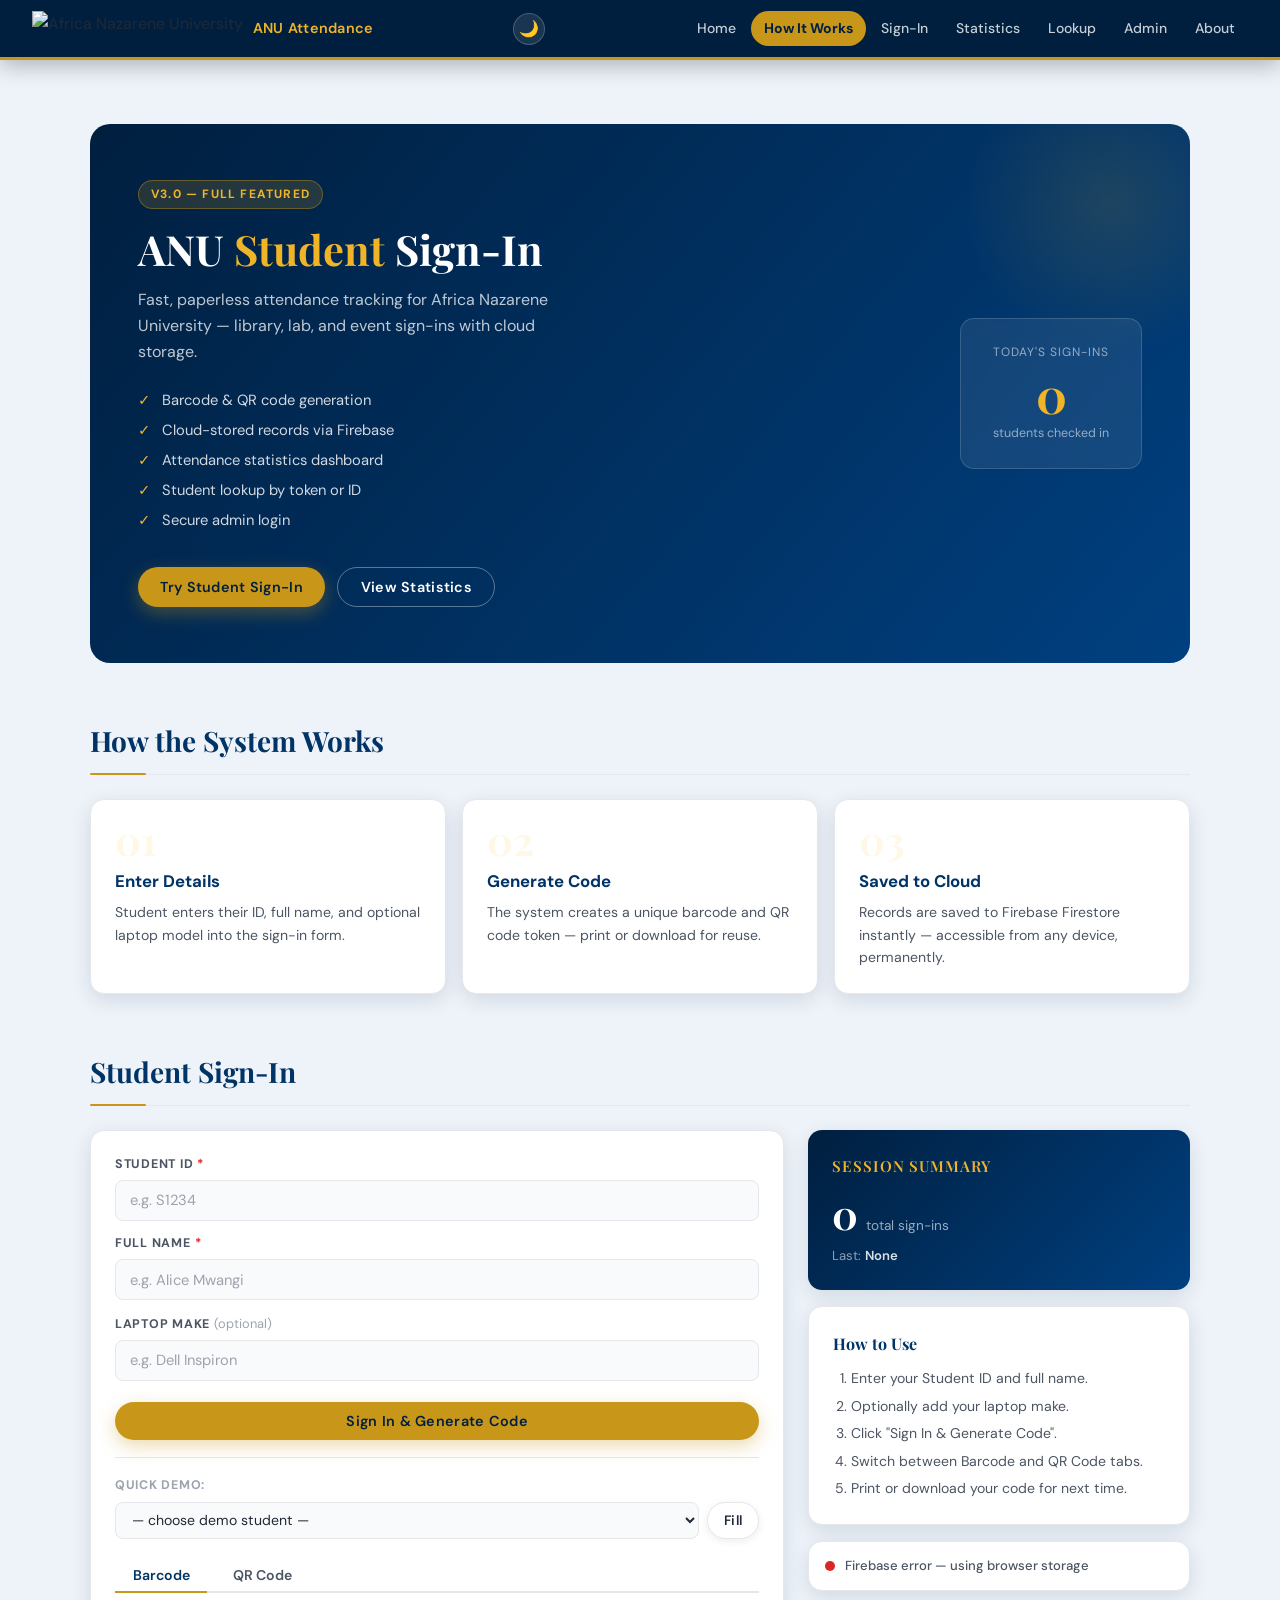
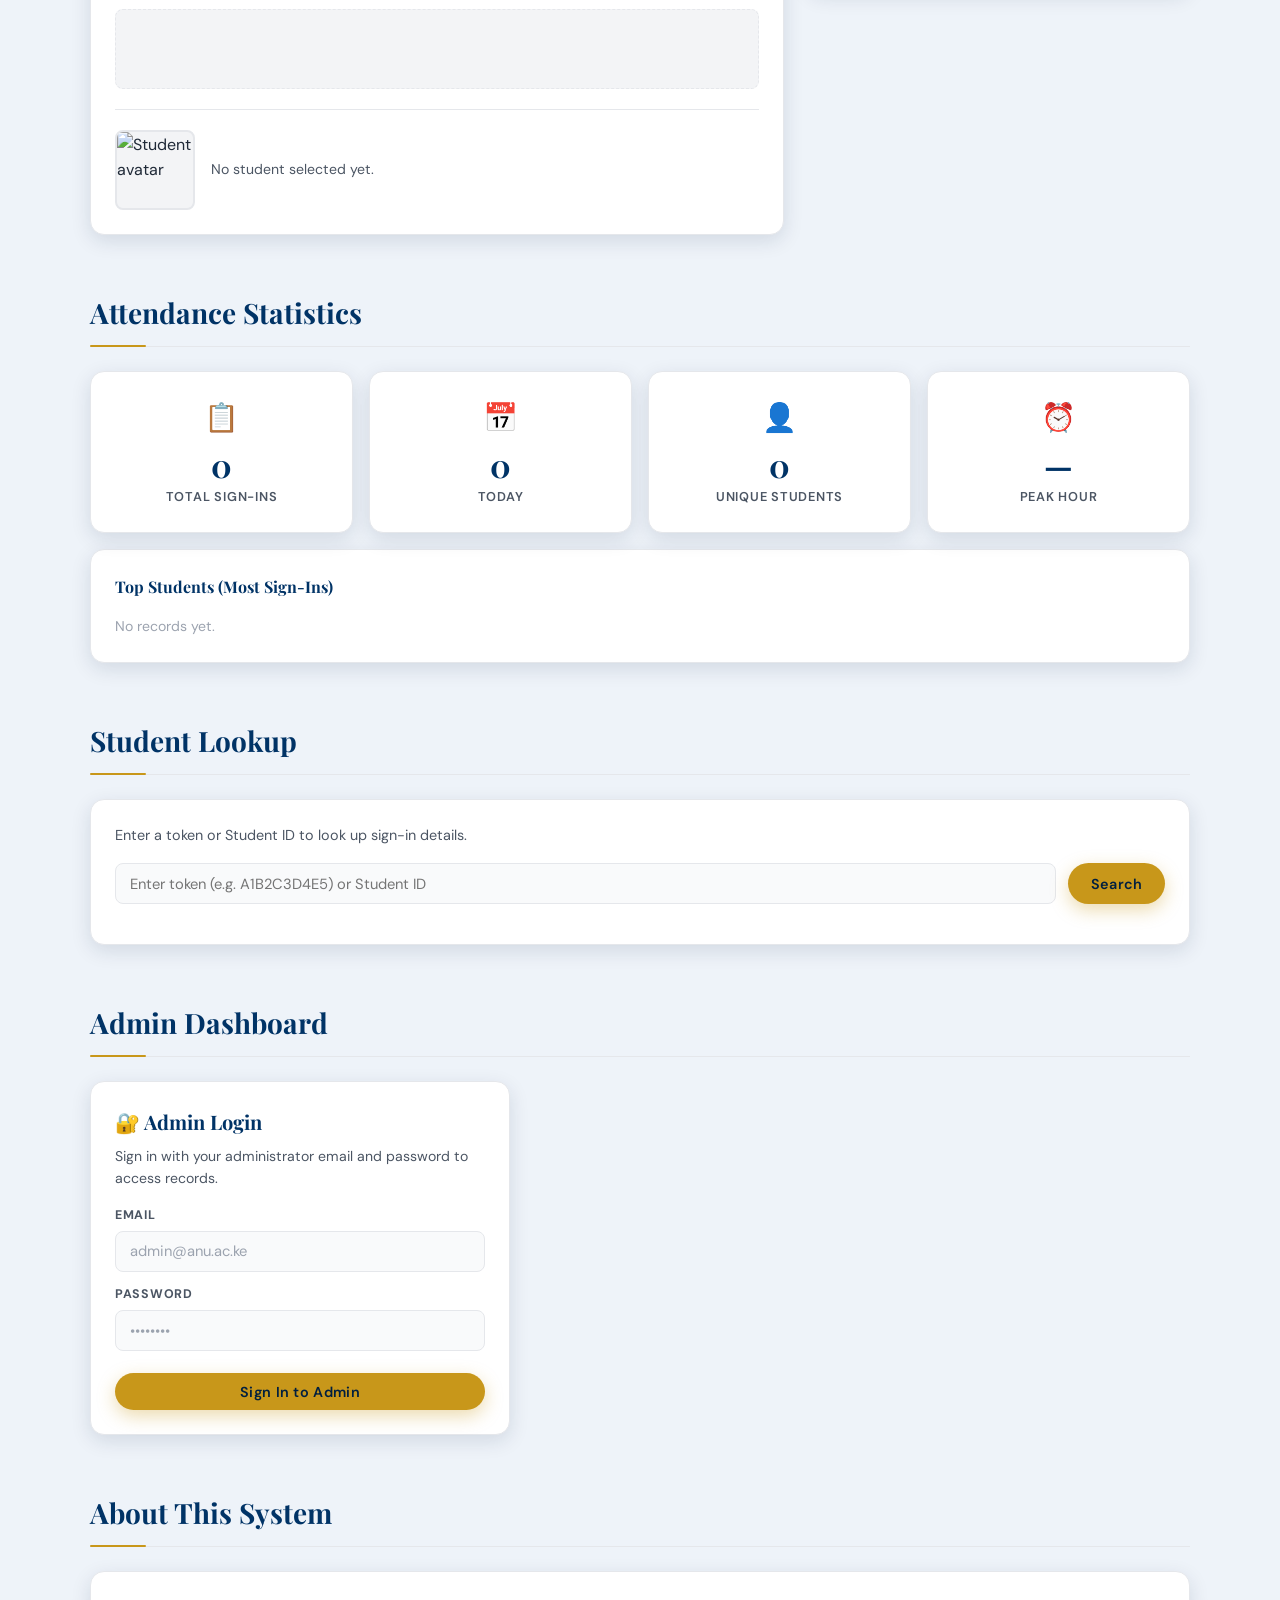
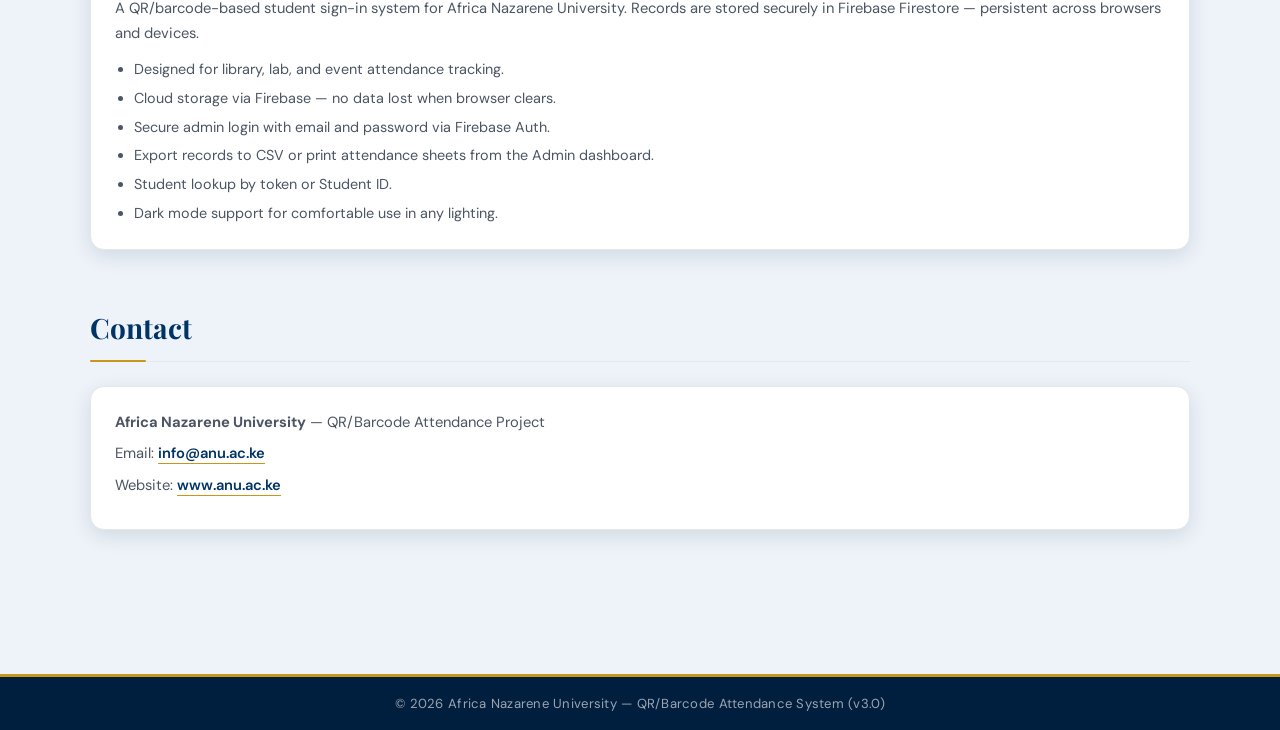
==== commit fb46fbf5: "Update index.html" ====
--- a/index.html
+++ b/index.html
@@ -302,7 +302,7 @@
       <h2 id="contact-heading">Contact</h2>
       <div class="card">
         <p><strong>Africa Nazarene University</strong> — QR/Barcode Attendance Project</p>
-        <p>Email: <a href="/cdn-cgi/l/email-protection#9af3f4fcf5dafbf4efb4fbf9b4f1ff"><span class="__cf_email__" data-cfemail="fa93949c95ba9b948fd49b99d4919f">[email&#160;protected]</span></a></p>
+        <p>Email: <a href="mailto:info@anu.ac.ke">info@anu.ac.ke</a></p>
         <p>Website: <a href="https://www.anu.ac.ke/" target="_blank" rel="noopener noreferrer">www.anu.ac.ke</a></p>
       </div>
     </section>
@@ -313,7 +313,12 @@
     <p>&copy; 2026 Africa Nazarene University &mdash; QR/Barcode Attendance System (v3.0)</p>
   </footer>
 
-  <script data-cfasync="false" src="/cdn-cgi/scripts/5c5dd728/cloudflare-static/email-decode.min.js"></script><script src="https://www.gstatic.com/firebasejs/9.22.1/firebase-app-compat.js"></script>
+  <script src="https://www.gstatic.com/firebasejs/9.22.1/firebase-app-compat.js"></script>
   <script src="https://www.gstatic.com/firebasejs/9.22.1/firebase-auth-compat.js"></script>
   <script src="https://www.gstatic.com/firebasejs/9.22.1/firebase-firestore-compat.js"></script>
-  <script src="https://cdn.jsdelivr.net/npm/jsb
+  <script src="https://cdn.jsdelivr.net/npm/jsbarcode@3.11.5/dist/JsBarcode.all.min.js"></script>
+  <script src="https://cdn.jsdelivr.net/npm/qrcode@1.5.3/build/qrcode.min.js"></script>
+  <script src="firebase-config.js"></script>
+  <script src="app.js"></script>
+</body>
+</html>
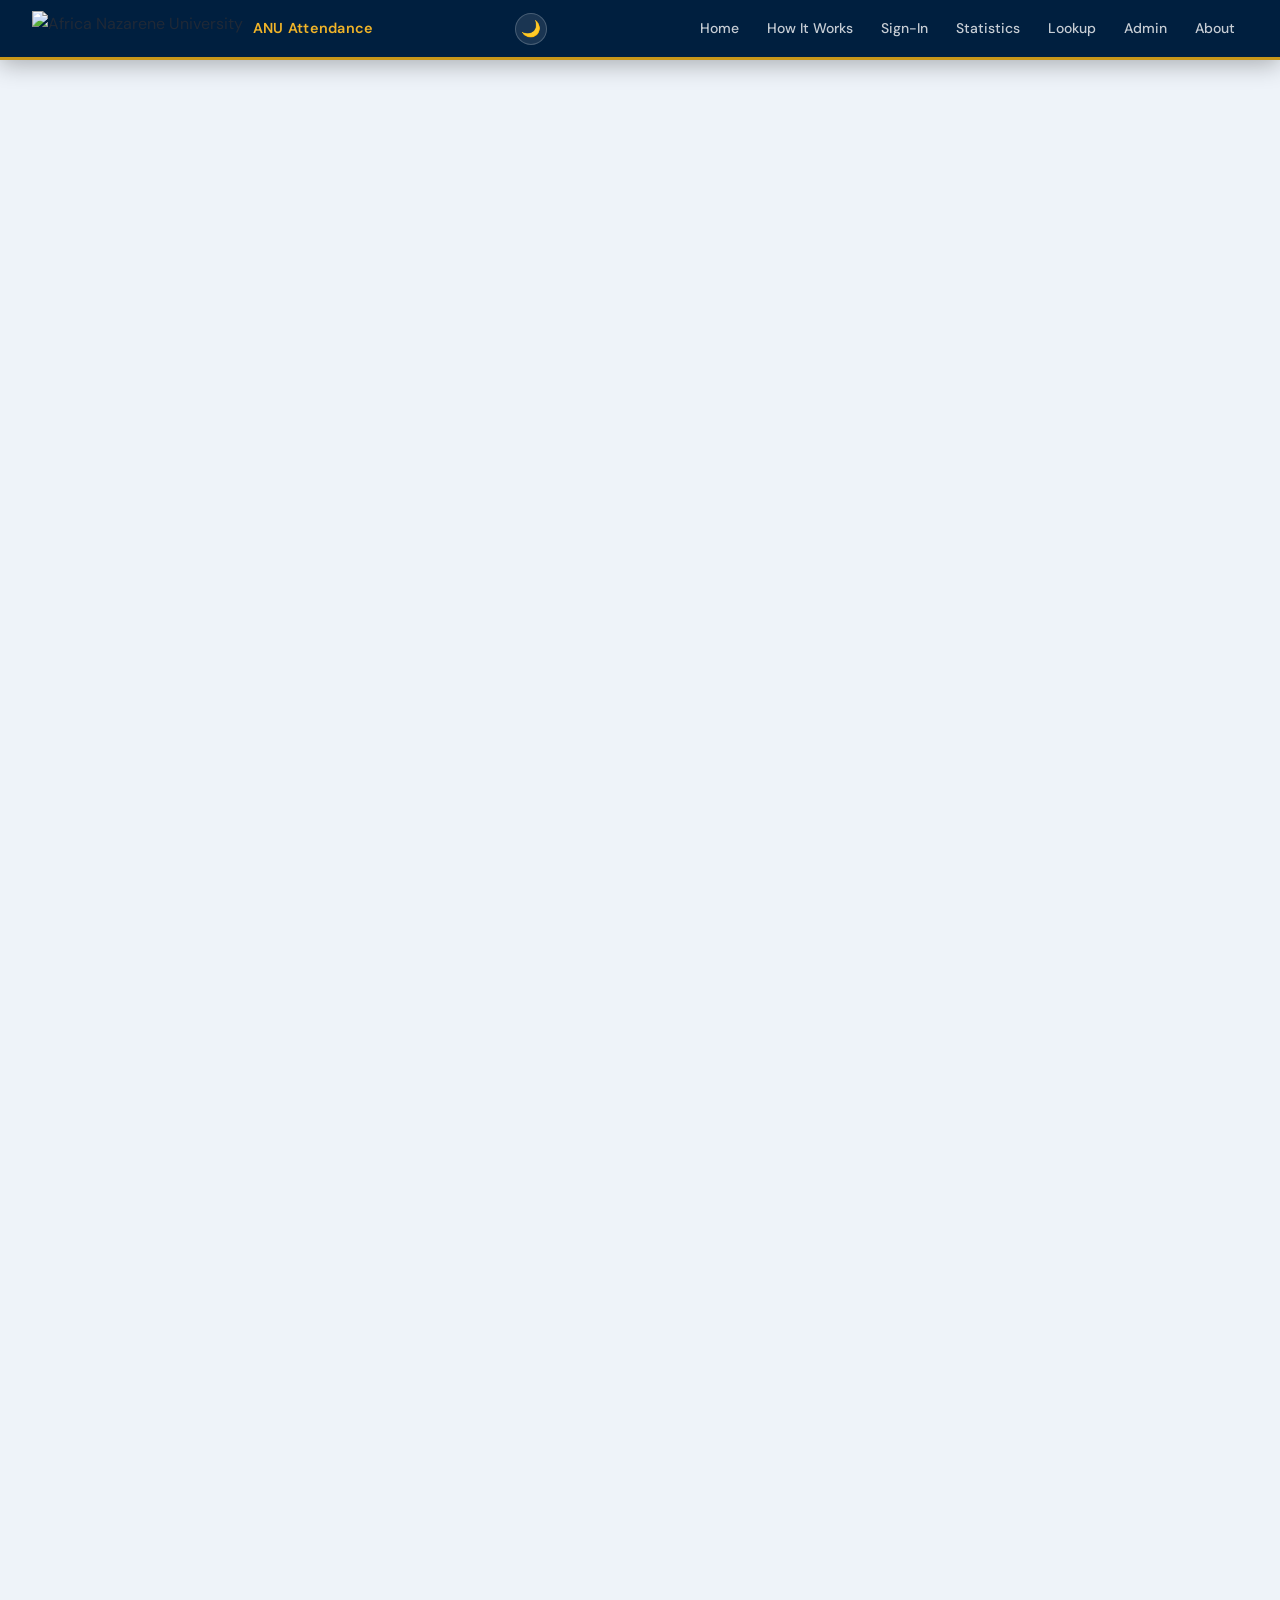
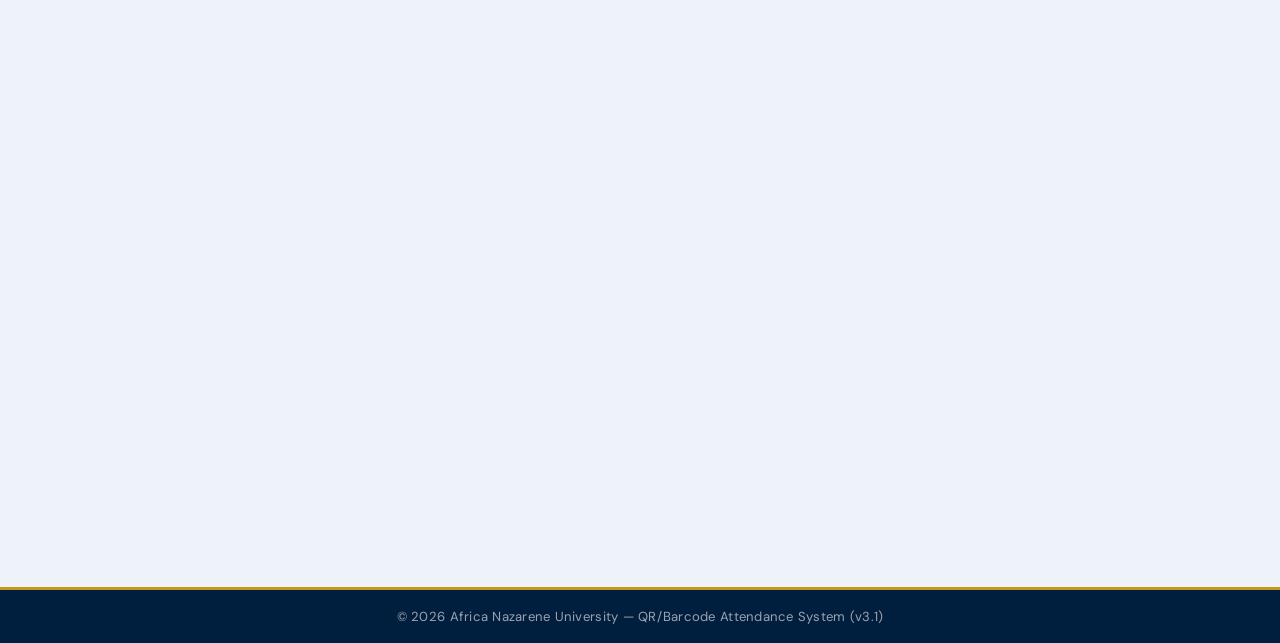
==== commit 69706701: "Update index.html" ====
--- a/index.html
+++ b/index.html
@@ -11,6 +11,14 @@
   <link rel="stylesheet" href="style.css" />
 </head>
 <body>
+
+  <!-- Connection Status Bar -->
+  <div id="connectionStatus" role="status" aria-live="polite"></div>
+
+  <!-- Admin Toggle Button -->
+  <button id="adminToggleBtn" class="admin-toggle" style="display: none;" aria-label="Toggle admin login">
+    <span>🔐</span> Admin
+  </button>
 
   <!-- Skip Link -->
   <a href="#main-content" class="skip-link">Skip to main content</a>
@@ -31,288 +39,344 @@
       <li><a href="#student-signin">Sign-In</a></li>
       <li><a href="#stats-section">Statistics</a></li>
       <li><a href="#lookup-section">Lookup</a></li>
-      <li><a href="#admin-section">Admin</a></li>
+      <li><a href="#adminSection" onclick="event.preventDefault(); toggleAdminView();">Admin</a></li>
       <li><a href="#about-system">About</a></li>
     </ul>
   </nav>
 
   <main id="main-content" tabindex="-1">
 
-    <!-- HERO -->
-    <section class="hero section" id="hero">
-      <div class="hero-content">
-        <div class="hero-badge">v3.0 — Full Featured</div>
-        <h1>ANU <span>Student</span> Sign-In</h1>
-        <p>Fast, paperless attendance tracking for Africa Nazarene University — library, lab, and event sign-ins with cloud storage.</p>
-        <ul class="hero-benefits">
-          <li>Barcode &amp; QR code generation</li>
-          <li>Cloud-stored records via Firebase</li>
-          <li>Attendance statistics dashboard</li>
-          <li>Student lookup by token or ID</li>
-          <li>Secure admin login</li>
-        </ul>
-        <div class="hero-actions">
-          <button type="button" class="btn btn-gold" onclick="document.getElementById('student-signin').scrollIntoView({behavior:'smooth'})">Try Student Sign-In</button>
-          <button type="button" class="btn btn-outline" onclick="document.getElementById('stats-section').scrollIntoView({behavior:'smooth'})">View Statistics</button>
-        </div>
-      </div>
-      <div class="hero-visual" aria-hidden="true">
-        <div class="hero-card-float">
-          <div class="hc-label">Today's Sign-Ins</div>
-          <div class="hc-number" id="hero-count">0</div>
-          <div class="hc-sub">students checked in</div>
-        </div>
-      </div>
-    </section>
-
-    <!-- HOW IT WORKS -->
-    <section class="section" id="how-it-works" aria-labelledby="how-heading">
-      <h2 id="how-heading">How the System Works</h2>
-      <div class="steps-grid">
-        <div class="step-card card">
-          <div class="step-num">01</div>
-          <h3>Enter Details</h3>
-          <p>Student enters their ID, full name, and optional laptop model into the sign-in form.</p>
-        </div>
-        <div class="step-card card">
-          <div class="step-num">02</div>
-          <h3>Generate Code</h3>
-          <p>The system creates a unique barcode and QR code token — print or download for reuse.</p>
-        </div>
-        <div class="step-card card">
-          <div class="step-num">03</div>
-          <h3>Saved to Cloud</h3>
-          <p>Records are saved to Firebase Firestore instantly — accessible from any device, permanently.</p>
-        </div>
-      </div>
-    </section>
-
-    <!-- STUDENT SIGN-IN -->
-    <section class="section" id="student-signin" aria-labelledby="signin-heading">
-      <h2 id="signin-heading">Student Sign-In</h2>
-      <div class="signin-layout">
-        <div class="card signin-card">
-          <form id="signin-form" novalidate>
-            <div class="form-group">
-              <label for="student-id">Student ID <span class="req">*</span></label>
-              <input type="text" id="student-id" required aria-required="true" minlength="3" autocomplete="off" placeholder="e.g. S1234" />
-            </div>
-            <div class="form-group">
-              <label for="student-name">Full Name <span class="req">*</span></label>
-              <input type="text" id="student-name" required aria-required="true" minlength="3" autocomplete="name" placeholder="e.g. Alice Mwangi" />
-            </div>
-            <div class="form-group">
-              <label for="laptop-make">Laptop Make <span class="opt">(optional)</span></label>
-              <input type="text" id="laptop-make" placeholder="e.g. Dell Inspiron" />
-            </div>
-            <button type="submit" class="btn btn-gold btn-full">Sign In &amp; Generate Code</button>
-          </form>
-
-          <div id="signin-status" class="status" aria-live="polite" role="alert"></div>
-          <div id="welcome-banner" class="welcome-banner" style="display:none" aria-live="polite"></div>
-
-          <div class="demo-row">
-            <label for="demo-select">Quick demo:</label>
-            <div class="demo-controls">
-              <select id="demo-select"><option value="">— choose demo student —</option></select>
-              <button type="button" id="fill-demo-btn" class="btn btn-outline-sm">Fill</button>
-            </div>
-          </div>
-
-          <!-- Code tabs -->
-          <div class="code-tabs">
-            <button type="button" class="code-tab active" data-tab="barcode">Barcode</button>
-            <button type="button" class="code-tab" data-tab="qrcode">QR Code</button>
-          </div>
-
-          <div id="barcode-panel" class="code-panel">
-            <div id="student-barcode" class="barcode-wrap" aria-live="polite"></div>
-            <p id="barcode-token" class="barcode-token" aria-live="polite"></p>
-          </div>
-
-          <div id="qrcode-panel" class="code-panel" style="display:none">
-            <div id="student-qrcode" class="qrcode-wrap" aria-live="polite"></div>
-            <p id="qrcode-token" class="barcode-token" aria-live="polite"></p>
-          </div>
-
-          <div id="barcode-actions" class="barcode-actions">
-            <button type="button" id="print-barcode-btn" class="btn btn-outline-sm">🖨 Print</button>
-            <button type="button" id="download-barcode-btn" class="btn btn-outline-sm">⬇ Download</button>
-          </div>
-
-          <div class="photo-section">
-            <img id="student-photo" src="" alt="Student avatar" class="photo-img" />
-            <div id="student-photo-info" class="photo-info"><p>No student selected yet.</p></div>
-          </div>
-        </div>
-
-        <div class="signin-side">
-          <div class="card summary-card" aria-live="polite">
-            <h3>Session Summary</h3>
-            <div class="summary-stat">
-              <span class="stat-num" id="summary-count">0</span>
-              <span class="stat-label">total sign-ins</span>
-            </div>
-            <p class="summary-last">Last: <span id="summary-last">None</span></p>
-          </div>
-          <div class="card help-card">
-            <h3>How to Use</h3>
-            <ol>
-              <li>Enter your Student ID and full name.</li>
-              <li>Optionally add your laptop make.</li>
-              <li>Click "Sign In &amp; Generate Code".</li>
-              <li>Switch between Barcode and QR Code tabs.</li>
-              <li>Print or download your code for next time.</li>
-            </ol>
-          </div>
-          <div class="card firebase-status-card">
-            <div class="fb-status-row">
-              <span class="fb-dot" id="fb-dot"></span>
-              <span id="fb-status-text">Connecting to Firebase…</span>
-            </div>
-          </div>
-        </div>
-      </div>
-    </section>
-
-    <!-- STATISTICS -->
-    <section class="section" id="stats-section" aria-labelledby="stats-heading">
-      <h2 id="stats-heading">Attendance Statistics</h2>
-      <div class="stats-grid">
-        <div class="card stat-card">
-          <div class="stat-icon">📋</div>
-          <div class="stat-value" id="stat-total">0</div>
-          <div class="stat-label-text">Total Sign-Ins</div>
-        </div>
-        <div class="card stat-card">
-          <div class="stat-icon">📅</div>
-          <div class="stat-value" id="stat-today">0</div>
-          <div class="stat-label-text">Today</div>
-        </div>
-        <div class="card stat-card">
-          <div class="stat-icon">👤</div>
-          <div class="stat-value" id="stat-unique">0</div>
-          <div class="stat-label-text">Unique Students</div>
-        </div>
-        <div class="card stat-card">
-          <div class="stat-icon">⏰</div>
-          <div class="stat-value" id="stat-peak">—</div>
-          <div class="stat-label-text">Peak Hour</div>
-        </div>
-      </div>
-      <div class="card stats-chart-card" style="margin-top:1rem">
-        <h3>Top Students (Most Sign-Ins)</h3>
-        <div id="top-students-list" class="top-students-list">
-          <p style="color:var(--grey-400);font-size:0.88rem">No records yet.</p>
-        </div>
-      </div>
-    </section>
-
-    <!-- STUDENT LOOKUP -->
-    <section class="section" id="lookup-section" aria-labelledby="lookup-heading">
-      <h2 id="lookup-heading">Student Lookup</h2>
-      <div class="card">
-        <p style="font-size:0.9rem;color:var(--grey-600);margin-bottom:1rem">Enter a token or Student ID to look up sign-in details.</p>
-        <div class="lookup-row">
-          <input type="text" id="lookup-input" placeholder="Enter token (e.g. A1B2C3D4E5) or Student ID" class="lookup-input" />
-          <button type="button" id="lookup-btn" class="btn btn-gold">Search</button>
-        </div>
-        <div id="lookup-result" class="lookup-result" aria-live="polite"></div>
-      </div>
-    </section>
-
-    <!-- ADMIN -->
-    <section class="section" id="admin-section" aria-labelledby="admin-heading">
-      <h2 id="admin-heading">Admin Dashboard</h2>
-
-      <div id="admin-login-panel" class="card admin-login-panel">
-        <h3>🔐 Admin Login</h3>
-        <p>Sign in with your administrator email and password to access records.</p>
-        <div class="form-group" style="margin-top:1rem">
-          <label for="admin-email">Email</label>
-          <input type="email" id="admin-email" placeholder="admin@anu.ac.ke" autocomplete="email" />
-        </div>
-        <div class="form-group">
-          <label for="admin-password">Password</label>
-          <input type="password" id="admin-password" placeholder="••••••••" autocomplete="current-password" />
-        </div>
-        <div id="login-error" class="status"></div>
-        <button type="button" class="btn btn-gold btn-full" id="admin-login-btn">Sign In to Admin</button>
-        <p class="setup-note" id="firebase-not-configured-note" style="display:none">
-          Firebase not yet configured. Open <code>firebase-config.js</code> and paste your keys.
-        </p>
-      </div>
-
-      <div class="card admin-card" id="admin-dashboard" style="display:none">
-        <div class="admin-header">
-          <p class="admin-title">Student Sign-In Records</p>
-          <div class="admin-user-row">
-            <span id="admin-email-display" class="admin-email-badge"></span>
-            <button type="button" id="admin-logout-btn" class="btn btn-outline-sm">Sign Out</button>
-          </div>
-        </div>
-
-        <!-- Filters -->
-        <div class="admin-filters">
-          <input type="text" id="admin-search" placeholder="🔍 Search by name, ID, or token…" class="filter-input" />
-          <input type="date" id="admin-date-filter" class="filter-input filter-date" />
-          <button type="button" id="clear-filters-btn" class="btn btn-outline-sm">Clear Filters</button>
-        </div>
-
-        <div class="admin-actions">
-          <button type="button" id="refresh-records-btn" class="btn btn-outline-sm">↻ Refresh</button>
-          <button type="button" id="export-csv-btn" class="btn btn-outline-sm">⬇ Export CSV</button>
-          <button type="button" id="print-sheet-btn" class="btn btn-outline-sm">🖨 Print Sheet</button>
-          <button type="button" id="clear-records-btn" class="btn btn-danger-sm">🗑 Clear All</button>
-        </div>
-
-        <p class="admin-note" id="admin-source-note">Loading records…</p>
-
-        <div class="table-wrap" role="region" aria-label="Recent sign-ins">
-          <table id="admin-records-table">
-            <thead>
-              <tr>
-                <th>#</th><th>Token</th><th>Student ID</th><th>Name</th><th>Laptop</th><th>Time</th><th>Date</th>
-              </tr>
-            </thead>
-            <tbody></tbody>
-          </table>
-        </div>
-      </div>
-    </section>
-
-    <!-- ABOUT -->
-    <section class="section" id="about-system" aria-labelledby="about-heading">
-      <h2 id="about-heading">About This System</h2>
-      <div class="card">
-        <p>A QR/barcode-based student sign-in system for Africa Nazarene University. Records are stored securely in Firebase Firestore — persistent across browsers and devices.</p>
-        <ul class="about-list">
-          <li>Designed for library, lab, and event attendance tracking.</li>
-          <li>Cloud storage via Firebase — no data lost when browser clears.</li>
-          <li>Secure admin login with email and password via Firebase Auth.</li>
-          <li>Export records to CSV or print attendance sheets from the Admin dashboard.</li>
-          <li>Student lookup by token or Student ID.</li>
-          <li>Dark mode support for comfortable use in any lighting.</li>
-        </ul>
-      </div>
-    </section>
-
-    <!-- CONTACT -->
-    <section class="section contact" id="contact" aria-labelledby="contact-heading">
-      <h2 id="contact-heading">Contact</h2>
-      <div class="card">
-        <p><strong>Africa Nazarene University</strong> — QR/Barcode Attendance Project</p>
-        <p>Email: <a href="mailto:info@anu.ac.ke">info@anu.ac.ke</a></p>
-        <p>Website: <a href="https://www.anu.ac.ke/" target="_blank" rel="noopener noreferrer">www.anu.ac.ke</a></p>
-      </div>
-    </section>
+    <!-- STUDENT SECTION (wrapped for toggle functionality) -->
+    <div id="studentSection">
+      
+      <!-- HERO -->
+      <section class="hero section" id="hero">
+        <div class="hero-content">
+          <div class="hero-badge">v3.1 — Enhanced</div>
+          <h1>ANU <span>Student</span> Sign-In</h1>
+          <p>Fast, paperless attendance tracking for Africa Nazarene University — library, lab, and event sign-ins with cloud storage.</p>
+          <ul class="hero-benefits">
+            <li>Barcode &amp; QR code generation</li>
+            <li>Cloud-stored records via Firebase</li>
+            <li>Attendance statistics dashboard</li>
+            <li>Student lookup by token or ID</li>
+            <li>Secure admin login</li>
+            <li>Offline mode support</li>
+          </ul>
+          <div class="hero-actions">
+            <button type="button" class="btn btn-gold" onclick="document.getElementById('student-signin').scrollIntoView({behavior:'smooth'})">Try Student Sign-In</button>
+            <button type="button" class="btn btn-outline" onclick="document.getElementById('stats-section').scrollIntoView({behavior:'smooth'})">View Statistics</button>
+          </div>
+        </div>
+        <div class="hero-visual" aria-hidden="true">
+          <div class="hero-card-float">
+            <div class="hc-label">Today's Sign-Ins</div>
+            <div class="hc-number" id="hero-count">0</div>
+            <div class="hc-sub">students checked in</div>
+          </div>
+        </div>
+      </section>
+
+      <!-- HOW IT WORKS -->
+      <section class="section" id="how-it-works" aria-labelledby="how-heading">
+        <h2 id="how-heading">How the System Works</h2>
+        <div class="steps-grid">
+          <div class="step-card card">
+            <div class="step-num">01</div>
+            <h3>Enter Details</h3>
+            <p>Student enters their ID, full name, and optional laptop model into the sign-in form.</p>
+          </div>
+          <div class="step-card card">
+            <div class="step-num">02</div>
+            <h3>Generate Code</h3>
+            <p>The system creates a unique barcode and QR code token — print or download for reuse.</p>
+          </div>
+          <div class="step-card card">
+            <div class="step-num">03</div>
+            <h3>Saved to Cloud</h3>
+            <p>Records are saved to Firebase Firestore instantly — accessible from any device, permanently.</p>
+          </div>
+        </div>
+      </section>
+
+      <!-- STUDENT SIGN-IN -->
+      <section class="section" id="student-signin" aria-labelledby="signin-heading">
+        <h2 id="signin-heading">Student Sign-In</h2>
+        <div class="signin-layout">
+          <div class="card signin-card">
+            <form id="signin-form" novalidate>
+              <div class="form-group">
+                <label for="student-id">Student ID <span class="req">*</span></label>
+                <input type="text" id="student-id" required aria-required="true" minlength="3" maxlength="20" autocomplete="off" placeholder="e.g. S1234" pattern="[A-Za-z0-9-]+" />
+                <span class="field-error">Only letters, numbers, and hyphens allowed</span>
+                <div class="input-meta">
+                  <span>Format: ANU-2024-001</span>
+                  <span class="count"><span id="id-count">0</span>/20</span>
+                </div>
+              </div>
+              <div class="form-group">
+                <label for="student-name">Full Name <span class="req">*</span></label>
+                <input type="text" id="student-name" required aria-required="true" minlength="3" maxlength="50" autocomplete="name" placeholder="e.g. Alice Mwangi" />
+                <span class="field-error">Please enter your full name</span>
+                <div class="input-meta">
+                  <span>As it appears on your ID</span>
+                  <span class="count"><span id="name-count">0</span>/50</span>
+                </div>
+              </div>
+              <div class="form-group">
+                <label for="laptop-make">Laptop Make <span class="opt">(optional)</span></label>
+                <input type="text" id="laptop-make" maxlength="30" placeholder="e.g. Dell Inspiron" />
+                <div class="input-meta">
+                  <span>For lab equipment tracking</span>
+                  <span class="count"><span id="laptop-count">0</span>/30</span>
+                </div>
+              </div>
+              <button type="submit" class="btn btn-gold btn-full">Sign In &amp; Generate Code</button>
+            </form>
+
+            <div id="signin-status" class="status" aria-live="polite" role="status"></div>
+            <div id="welcome-banner" class="welcome-banner" aria-live="polite"></div>
+
+            <div class="demo-row">
+              <label for="demo-select">Quick demo:</label>
+              <div class="demo-controls">
+                <select id="demo-select"><option value="">— choose demo student —</option></select>
+                <button type="button" id="fill-demo-btn" class="btn btn-outline-sm">Fill</button>
+              </div>
+            </div>
+
+            <!-- Code tabs -->
+            <div class="code-tabs" role="tablist">
+              <button type="button" class="code-tab active" data-tab="barcode" role="tab" aria-selected="true" aria-controls="barcode-panel">Barcode</button>
+              <button type="button" class="code-tab" data-tab="qrcode" role="tab" aria-selected="false" aria-controls="qrcode-panel">QR Code</button>
+            </div>
+
+            <div id="barcode-panel" class="code-panel" role="tabpanel">
+              <div id="student-barcode" class="barcode-wrap" aria-live="polite">
+                <!-- Empty state -->
+                <div class="empty-state small">
+                  <span class="empty-state-icon">🎫</span>
+                  <p>Sign in to generate your barcode</p>
+                </div>
+              </div>
+              <p id="barcode-token" class="barcode-token" aria-live="polite"></p>
+            </div>
+
+            <div id="qrcode-panel" class="code-panel" style="display:none" role="tabpanel">
+              <div id="student-qrcode" class="qrcode-wrap" aria-live="polite">
+                <!-- Empty state -->
+                <div class="empty-state small">
+                  <span class="empty-state-icon">📱</span>
+                  <p>Sign in to generate your QR code</p>
+                </div>
+              </div>
+              <p id="qrcode-token" class="barcode-token" aria-live="polite"></p>
+            </div>
+
+            <div id="barcode-actions" class="barcode-actions">
+              <button type="button" id="print-barcode-btn" class="btn btn-outline-sm">🖨 Print</button>
+              <button type="button" id="download-barcode-btn" class="btn btn-outline-sm">⬇ Download</button>
+            </div>
+
+            <div class="photo-section">
+              <img id="student-photo" src="" alt="Student avatar" class="photo-img" style="display: none;" />
+              <div id="student-photo-info" class="photo-info">
+                <div class="empty-state small">
+                  <span class="empty-state-icon">👤</span>
+                  <p>No student selected yet</p>
+                </div>
+              </div>
+            </div>
+          </div>
+
+          <div class="signin-side">
+            <div class="card summary-card" aria-live="polite">
+              <h3>Session Summary</h3>
+              <div class="summary-stat">
+                <span class="stat-num" id="summary-count">0</span>
+                <span class="stat-label">total sign-ins</span>
+              </div>
+              <p class="summary-last">Last: <span id="summary-last">None</span></p>
+            </div>
+            <div class="card help-card">
+              <h3>How to Use</h3>
+              <ol>
+                <li>Enter your Student ID and full name.</li>
+                <li>Optionally add your laptop make.</li>
+                <li>Click "Sign In &amp; Generate Code".</li>
+                <li>Switch between Barcode and QR Code tabs.</li>
+                <li>Print or download your code for next time.</li>
+              </ol>
+            </div>
+            <div class="card firebase-status-card">
+              <div class="fb-status-row">
+                <span class="fb-dot" id="fb-dot"></span>
+                <span id="fb-status-text">Connecting to Firebase…</span>
+              </div>
+            </div>
+          </div>
+        </div>
+      </section>
+
+      <!-- STATISTICS -->
+      <section class="section" id="stats-section" aria-labelledby="stats-heading">
+        <h2 id="stats-heading">Attendance Statistics</h2>
+        <div class="stats-grid">
+          <div class="card stat-card">
+            <div class="stat-icon">📋</div>
+            <div class="stat-value" id="stat-total">0</div>
+            <div class="stat-label-text">Total Sign-Ins</div>
+          </div>
+          <div class="card stat-card">
+            <div class="stat-icon">📅</div>
+            <div class="stat-value" id="stat-today">0</div>
+            <div class="stat-label-text">Today</div>
+          </div>
+          <div class="card stat-card">
+            <div class="stat-icon">👤</div>
+            <div class="stat-value" id="stat-unique">0</div>
+            <div class="stat-label-text">Unique Students</div>
+          </div>
+          <div class="card stat-card">
+            <div class="stat-icon">⏰</div>
+            <div class="stat-value" id="stat-peak">—</div>
+            <div class="stat-label-text">Peak Hour</div>
+          </div>
+        </div>
+        <div class="card stats-chart-card" style="margin-top:1rem">
+          <h3>Top Students (Most Sign-Ins)</h3>
+          <div id="top-students-list" class="top-students-list">
+            <!-- Empty state handled by CSS -->
+          </div>
+        </div>
+      </section>
+
+      <!-- STUDENT LOOKUP -->
+      <section class="section" id="lookup-section" aria-labelledby="lookup-heading">
+        <h2 id="lookup-heading">Student Lookup</h2>
+        <div class="card">
+          <p style="font-size:0.9rem;color:var(--grey-600);margin-bottom:1rem">Enter a token or Student ID to look up sign-in details.</p>
+          <div class="lookup-row">
+            <input type="text" id="lookup-input" placeholder="Enter token (e.g. A1B2C3D4E5) or Student ID" class="lookup-input" maxlength="20" />
+            <button type="button" id="lookup-btn" class="btn btn-gold">Search</button>
+          </div>
+          <div id="lookup-result" class="lookup-result" aria-live="polite">
+            <!-- Empty state handled by CSS -->
+          </div>
+        </div>
+      </section>
+
+      <!-- ABOUT -->
+      <section class="section" id="about-system" aria-labelledby="about-heading">
+        <h2 id="about-heading">About This System</h2>
+        <div class="card">
+          <p>A QR/barcode-based student sign-in system for Africa Nazarene University. Records are stored securely in Firebase Firestore — persistent across browsers and devices.</p>
+          <ul class="about-list">
+            <li>Designed for library, lab, and event attendance tracking.</li>
+            <li>Cloud storage via Firebase — no data lost when browser clears.</li>
+            <li>Secure admin login with email and password via Firebase Auth.</li>
+            <li>Export records to CSV or print attendance sheets from the Admin dashboard.</li>
+            <li>Student lookup by token or Student ID.</li>
+            <li>Dark mode support for comfortable use in any lighting.</li>
+            <li>Offline mode — sign-ins saved locally when connection is lost.</li>
+          </ul>
+        </div>
+      </section>
+
+      <!-- CONTACT -->
+      <section class="section contact" id="contact" aria-labelledby="contact-heading">
+        <h2 id="contact-heading">Contact</h2>
+        <div class="card">
+          <p><strong>Africa Nazarene University</strong> — QR/Barcode Attendance Project</p>
+          <p>Email: <a href="mailto:info@anu.ac.ke">info@anu.ac.ke</a></p>
+          <p>Website: <a href="https://www.anu.ac.ke/" target="_blank" rel="noopener noreferrer">www.anu.ac.ke</a></p>
+        </div>
+      </section>
+
+    </div><!-- /#studentSection -->
+
+    <!-- ADMIN SECTION (separate from student view) -->
+    <div id="adminSection" style="display: none;">
+      <section class="section" id="admin-section" aria-labelledby="admin-heading">
+        <h2 id="admin-heading">Admin Dashboard</h2>
+
+        <div id="admin-login-panel" class="card admin-login-panel">
+          <h3>🔐 Admin Login</h3>
+          <p>Sign in with your administrator email and password to access records.</p>
+          <div class="form-group" style="margin-top:1rem">
+            <label for="admin-email">Email</label>
+            <input type="email" id="admin-email" placeholder="admin@anu.ac.ke" autocomplete="email" required />
+          </div>
+          <div class="form-group">
+            <label for="admin-password">Password</label>
+            <input type="password" id="admin-password" placeholder="••••••••" autocomplete="current-password" required />
+          </div>
+          <div id="login-error" class="status" role="alert" aria-live="assertive"></div>
+          <button type="button" class="btn btn-gold btn-full" id="admin-login-btn">Sign In to Admin</button>
+          <p class="setup-note" id="firebase-not-configured-note" style="display:none">
+            Firebase not yet configured. Open <code>firebase-config.js</code> and paste your keys.
+          </p>
+        </div>
+
+        <div class="card admin-card" id="admin-dashboard" style="display:none">
+          <div class="admin-header">
+            <p class="admin-title">Student Sign-In Records</p>
+            <div class="admin-user-row">
+              <span id="admin-email-display" class="admin-email-badge"></span>
+              <button type="button" id="admin-logout-btn" class="btn btn-outline-sm">Sign Out</button>
+            </div>
+          </div>
+
+          <!-- Filters -->
+          <div class="admin-filters">
+            <input type="text" id="admin-search" placeholder="🔍 Search by name, ID, or token…" class="filter-input" />
+            <input type="date" id="admin-date-filter" class="filter-input filter-date" />
+            <button type="button" id="clear-filters-btn" class="btn btn-outline-sm">Clear Filters</button>
+          </div>
+
+          <div class="admin-actions">
+            <button type="button" id="refresh-records-btn" class="btn btn-outline-sm">↻ Refresh</button>
+            <button type="button" id="export-csv-btn" class="btn btn-outline-sm">⬇ Export CSV</button>
+            <button type="button" id="print-sheet-btn" class="btn btn-outline-sm">🖨 Print Sheet</button>
+            <button type="button" id="clear-records-btn" class="btn btn-danger-sm">🗑 Clear All</button>
+          </div>
+
+          <p class="admin-note" id="admin-source-note">Loading records…</p>
+
+          <div class="table-wrap" role="region" aria-label="Recent sign-ins">
+            <table id="admin-records-table">
+              <thead>
+                <tr>
+                  <th scope="col">#</th>
+                  <th scope="col">Token</th>
+                  <th scope="col">Student ID</th>
+                  <th scope="col">Name</th>
+                  <th scope="col">Laptop</th>
+                  <th scope="col">Time</th>
+                  <th scope="col">Date</th>
+                </tr>
+              </thead>
+              <tbody>
+                <!-- Empty state -->
+                <tr>
+                  <td colspan="7" style="text-align:center;color:var(--grey-400);padding:1.5rem">
+                    Sign in to view records
+                  </td>
+                </tr>
+              </tbody>
+            </table>
+          </div>
+        </div>
+      </section>
+    </div><!-- /#adminSection -->
 
   </main>
 
   <footer role="contentinfo">
-    <p>&copy; 2026 Africa Nazarene University &mdash; QR/Barcode Attendance System (v3.0)</p>
+    <p>&copy; 2026 Africa Nazarene University &mdash; QR/Barcode Attendance System (v3.1)</p>
   </footer>
 
+  <!-- Scripts -->
   <script src="https://www.gstatic.com/firebasejs/9.22.1/firebase-app-compat.js"></script>
   <script src="https://www.gstatic.com/firebasejs/9.22.1/firebase-auth-compat.js"></script>
   <script src="https://www.gstatic.com/firebasejs/9.22.1/firebase-firestore-compat.js"></script>
--- a/style.css
+++ b/style.css
@@ -1,5 +1,13 @@
 /* ═══════════════════════════════════════════════════
-   ANU Attendance System v3.0 — Stylesheet
+   ANU Attendance System v3.1 — Complete Stylesheet
+   Improvements:
+   - Mobile-responsive barcodes/QR codes
+   - Admin login security (hidden by default)
+   - Empty state styling
+   - Form validation feedback
+   - Connection status indicators
+   - Print optimization
+   - Accessibility enhancements
    ═══════════════════════════════════════════════════ */
 
 /* ─── Design Tokens — Light Mode ─────────────────── */
@@ -109,6 +117,53 @@
   display: block;
 }
 
+/* ─── Connection Status ───────────────────────────── */
+#connectionStatus {
+  position: fixed;
+  top: 60px;
+  left: 0;
+  right: 0;
+  padding: 0.5rem 1rem;
+  text-align: center;
+  font-size: 0.8rem;
+  font-weight: 600;
+  z-index: 150;
+  transition: all 0.3s ease;
+  backdrop-filter: blur(8px);
+  display: none;
+}
+
+#connectionStatus.offline {
+  display: block;
+  background: rgba(254, 242, 242, 0.95);
+  color: var(--red);
+  border-bottom: 2px solid var(--red-bdr);
+}
+
+#connectionStatus.connecting {
+  display: block;
+  background: rgba(209, 236, 241, 0.95);
+  color: #0c5460;
+  border-bottom: 2px solid #bee5eb;
+}
+
+#connectionStatus.online {
+  display: block;
+  background: rgba(240, 253, 244, 0.95);
+  color: var(--green);
+  border-bottom: 2px solid var(--green-bdr);
+  animation: slideDown 0.3s ease, fadeOut 0.5s ease 3s forwards;
+}
+
+@keyframes slideDown {
+  from { transform: translateY(-100%); }
+  to { transform: translateY(0); }
+}
+
+@keyframes fadeOut {
+  to { opacity: 0; visibility: hidden; }
+}
+
 /* ─── Navbar ──────────────────────────────────────── */
 .navbar {
   display: flex;
@@ -515,6 +570,63 @@
   box-shadow: var(--shadow-lg);
 }
 
+/* ─── Empty States ───────────────────────────────── */
+.empty-state {
+  text-align: center;
+  padding: 3rem 1.5rem;
+  color: var(--grey-400);
+}
+
+.empty-state-icon {
+  font-size: 3rem;
+  margin-bottom: 1rem;
+  opacity: 0.5;
+  display: block;
+}
+
+.empty-state h4 {
+  font-size: 1.1rem;
+  font-weight: 600;
+  color: var(--text-main);
+  margin-bottom: 0.5rem;
+}
+
+.empty-state p {
+  font-size: 0.9rem;
+  max-width: 280px;
+  margin: 0 auto 1rem;
+  line-height: 1.5;
+}
+
+.empty-state.small {
+  padding: 2rem 1rem;
+  background: var(--grey-50);
+  border-radius: var(--radius-sm);
+  border: 2px dashed var(--border);
+}
+
+/* Specific empty states by context */
+#top-students-list:empty::before {
+  content: '📊 No attendance records yet.\A Be the first to sign in!';
+  white-space: pre;
+  display: block;
+  text-align: center;
+  padding: 2rem;
+  color: var(--grey-400);
+  font-size: 0.9rem;
+  line-height: 1.6;
+}
+
+#lookup-result:empty::before {
+  content: '🔍 Enter a token or Student ID above to find records';
+  display: block;
+  text-align: center;
+  padding: 2rem;
+  color: var(--grey-400);
+  font-size: 0.9rem;
+  font-style: italic;
+}
+
 /* ─── Steps Grid ──────────────────────────────────── */
 .steps-grid {
   display: grid;
@@ -632,6 +744,43 @@
   color: var(--grey-400);
 }
 
+/* ─── Form Validation ─────────────────────────────── */
+.form-group input:invalid:not(:placeholder-shown),
+.lookup-input:invalid:not(:placeholder-shown) {
+  border-color: var(--red);
+  background: var(--red-bg);
+}
+
+.form-group input:valid:not(:placeholder-shown),
+.lookup-input:valid:not(:placeholder-shown) {
+  border-color: var(--green);
+  background: var(--green-bg);
+}
+
+.field-error {
+  font-size: 0.75rem;
+  color: var(--red);
+  margin-top: 0.25rem;
+  display: none;
+}
+
+.form-group input:invalid:not(:placeholder-shown) ~ .field-error,
+.lookup-input:invalid:not(:placeholder-shown) ~ .field-error {
+  display: block;
+}
+
+.input-meta {
+  display: flex;
+  justify-content: space-between;
+  font-size: 0.7rem;
+  color: var(--grey-400);
+  margin-top: 0.25rem;
+}
+
+.input-meta .count {
+  font-variant-numeric: tabular-nums;
+}
+
 /* ─── Status Messages ─────────────────────────────── */
 .status {
   margin-top: 0.75rem;
@@ -666,6 +815,17 @@
   font-size: 0.9rem;
   font-weight: 600;
   border-left: 4px solid var(--gold);
+  display: none;
+}
+
+.welcome-banner.visible {
+  display: block;
+  animation: slideIn 0.3s ease;
+}
+
+@keyframes slideIn {
+  from { opacity: 0; transform: translateX(-10px); }
+  to { opacity: 1; transform: translateX(0); }
 }
 
 /* ─── Code Tabs ───────────────────────────────────── */
@@ -748,32 +908,82 @@
   display: flex;
   justify-content: center;
   align-items: center;
-  padding: 1.1rem;
-  background: var(--grey-100);
+  padding: 1.5rem;
+  background: #FFFFFF;
   border-radius: var(--radius-sm);
-  border: 1.5px dashed var(--border);
-  min-height: 80px;
-}
-
+  border: 2px dashed var(--border);
+  min-height: 120px;
+  position: relative;
+  overflow: hidden;
+}
+
+/* Ensure SVG/canvas scales properly */
+.barcode-wrap svg,
 .qrcode-wrap canvas {
-  border-radius: 4px;
-}
-
-.barcode-token {
-  font-size: 0.8rem;
-  font-weight: 700;
-  text-align: center;
-  color: var(--text-muted);
-  letter-spacing: 0.1em;
-  text-transform: uppercase;
-}
-
+  max-width: 100%;
+  height: auto;
+  display: block;
+}
+
+/* Mobile optimization */
+@media (max-width: 480px) {
+  .barcode-wrap,
+  .qrcode-wrap {
+    padding: 1rem;
+    min-height: 100px;
+    margin: 0.5rem -0.5rem;
+    border-radius: 0;
+    border-left: none;
+    border-right: none;
+  }
+  
+  .barcode-wrap svg {
+    width: 100% !important;
+    max-width: 280px;
+  }
+  
+  .qrcode-wrap canvas {
+    width: 100% !important;
+    max-width: 200px;
+    height: auto !important;
+  }
+}
+
+/* Touch-friendly action buttons */
 .barcode-actions {
   margin-top: 0.65rem;
   display: none;
   gap: 0.5rem;
   justify-content: center;
   flex-wrap: wrap;
+}
+
+.barcode-actions.visible {
+  display: flex;
+}
+
+.barcode-actions .btn {
+  min-width: 120px;
+  padding: 0.75rem 1rem;
+}
+
+@media (max-width: 480px) {
+  .barcode-actions .btn {
+    flex: 1;
+    min-width: 100px;
+  }
+}
+
+.barcode-token {
+  font-size: 0.75rem;
+  font-weight: 700;
+  text-align: center;
+  color: var(--text-muted);
+  letter-spacing: 0.15em;
+  text-transform: uppercase;
+  margin-top: 0.5rem;
+  word-break: break-all;
+  padding: 0 0.5rem;
 }
 
 /* ─── Student Photo ───────────────────────────────── */
@@ -810,6 +1020,7 @@
 @media (max-width: 480px) {
   .photo-section {
     flex-direction: column;
+    text-align: center;
   }
 }
 
@@ -1097,11 +1308,88 @@
   padding: 0.5rem 0;
 }
 
-/* ─── Admin Login Panel ───────────────────────────── */
+/* ─── Admin Section Toggle ────────────────────────── */
+#adminSection {
+  display: none;
+  animation: fadeIn 0.3s ease;
+}
+
+#adminSection.active {
+  display: block;
+}
+
+@keyframes fadeIn {
+  from { opacity: 0; transform: translateY(-10px); }
+  to { opacity: 1; transform: translateY(0); }
+}
+
+/* Floating admin toggle button */
+.admin-toggle {
+  position: fixed;
+  bottom: 1.5rem;
+  right: 1.5rem;
+  padding: 0.75rem 1.25rem;
+  background: var(--navy);
+  color: var(--white);
+  border: 2px solid var(--gold);
+  border-radius: 999px;
+  font-size: 0.85rem;
+  font-weight: 600;
+  cursor: pointer;
+  box-shadow: var(--shadow-lg);
+  z-index: 100;
+  transition: all var(--transition);
+  display: flex;
+  align-items: center;
+  gap: 0.5rem;
+}
+
+.admin-toggle:hover {
+  background: var(--gold);
+  color: var(--navy-dark);
+  transform: translateY(-2px);
+}
+
+.admin-toggle::before {
+  content: '🔐';
+  font-size: 1rem;
+}
+
+/* When admin is active, show back button style */
+.admin-toggle.active {
+  background: var(--red-bg);
+  color: var(--red);
+  border-color: var(--red-bdr);
+}
+
+.admin-toggle.active::before {
+  content: '←';
+}
+
+/* Mobile: Move toggle to top to avoid thumb zone conflict */
+@media (max-width: 768px) {
+  .admin-toggle {
+    bottom: auto;
+    top: 5rem;
+    right: 1rem;
+    padding: 0.6rem 1rem;
+    font-size: 0.8rem;
+  }
+}
+
+/* Admin login panel improvements */
 .admin-login-panel {
   max-width: 420px;
-}
-
+  margin: 0 auto;
+  animation: slideUp 0.4s ease;
+}
+
+@keyframes slideUp {
+  from { opacity: 0; transform: translateY(20px); }
+  to { opacity: 1; transform: translateY(0); }
+}
+
+/* ─── Admin Login Panel ───────────────────────────── */
 .admin-login-panel h3 {
   font-family: 'Playfair Display', serif;
   font-size: 1.25rem;
@@ -1314,3 +1602,106 @@
   border-top: 3px solid var(--gold);
   letter-spacing: 0.02em;
 }
+
+/* ─── Print Styles ────────────────────────────────── */
+@media print {
+  /* Hide everything except the code output */
+  body * {
+    visibility: hidden;
+  }
+  
+  #barcode-panel,
+  #qrcode-panel,
+  #barcode-panel *,
+  #qrcode-panel *,
+  .barcode-token {
+    visibility: visible;
+  }
+  
+  #barcode-panel,
+  #qrcode-panel {
+    position: absolute;
+    left: 50%;
+    top: 50%;
+    transform: translate(-50%, -50%);
+    background: white !important;
+    padding: 2rem;
+    border: none !important;
+    box-shadow: none !important;
+  }
+  
+  /* Show both panels when printing */
+  #qrcode-panel {
+    display: block !important;
+    margin-top: 2rem;
+  }
+  
+  .barcode-actions,
+  .code-tabs,
+  nav,
+  footer,
+  .signin-side,
+  .admin-toggle {
+    display: none !important;
+  }
+  
+  /* Ensure codes are black for scanning */
+  svg, canvas {
+    -webkit-print-color-adjust: exact;
+    print-color-adjust: exact;
+  }
+}
+
+/* ─── Accessibility ───────────────────────────────── */
+/* Focus visible styles */
+*:focus-visible {
+  outline: 3px solid var(--gold);
+  outline-offset: 2px;
+}
+
+/* Reduced motion preference */
+@media (prefers-reduced-motion: reduce) {
+  *,
+  *::before,
+  *::after {
+    animation-duration: 0.01ms !important;
+    animation-iteration-count: 1 !important;
+    transition-duration: 0.01ms !important;
+    scroll-behavior: auto !important;
+  }
+  
+  .section {
+    opacity: 1;
+    transform: none;
+  }
+}
+
+/* High contrast mode support */
+@media (prefers-contrast: high) {
+  .barcode-wrap,
+  .qrcode-wrap {
+    border: 3px solid black;
+    background: white;
+  }
+  
+  .btn {
+    border: 2px solid currentColor;
+  }
+  
+  .code-tab.active {
+    border-bottom-width: 4px;
+  }
+}
+
+/* Screen reader only text */
+.sr-only {
+  position: absolute;
+  width: 1px;
+  height: 1px;
+  padding: 0;
+  margin: -1px;
+  overflow: hidden;
+  clip: rect(0, 0, 0, 0);
+  white-space: nowrap;
+  border-width: 0;
+}
